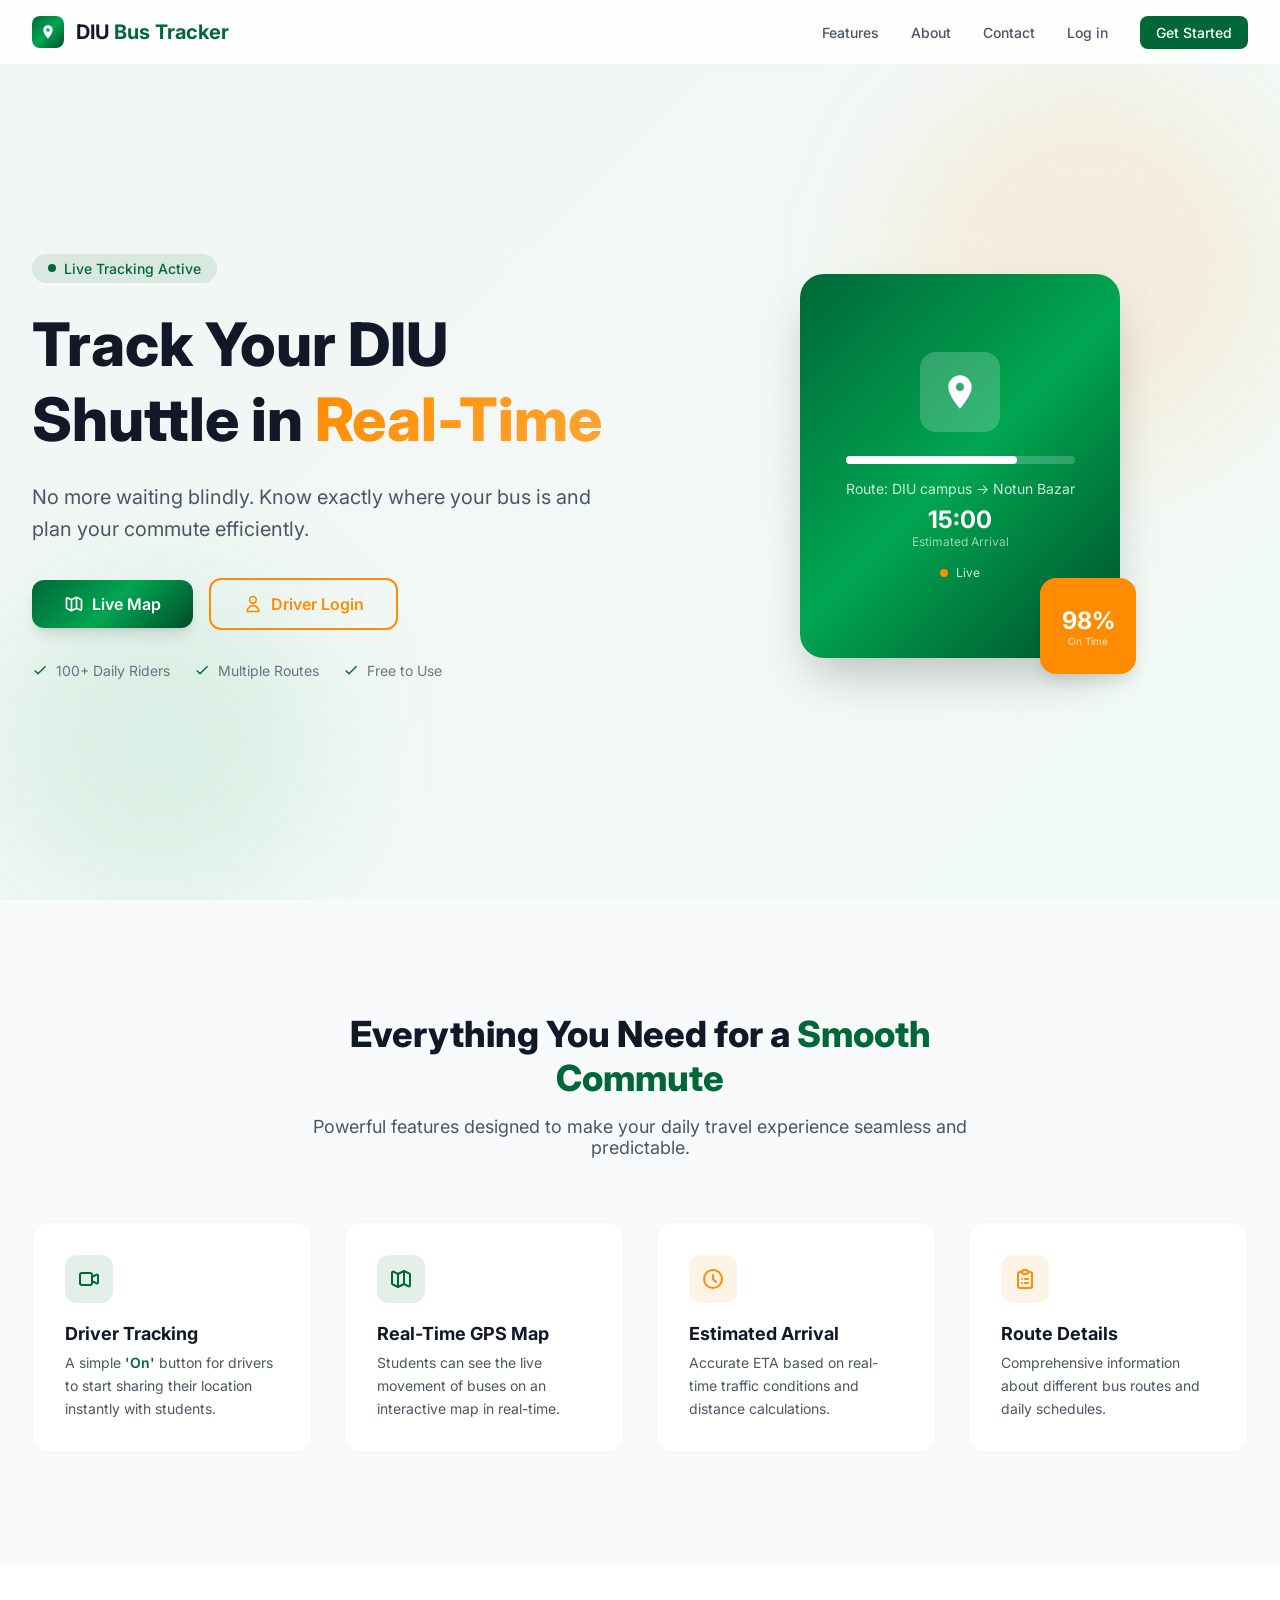
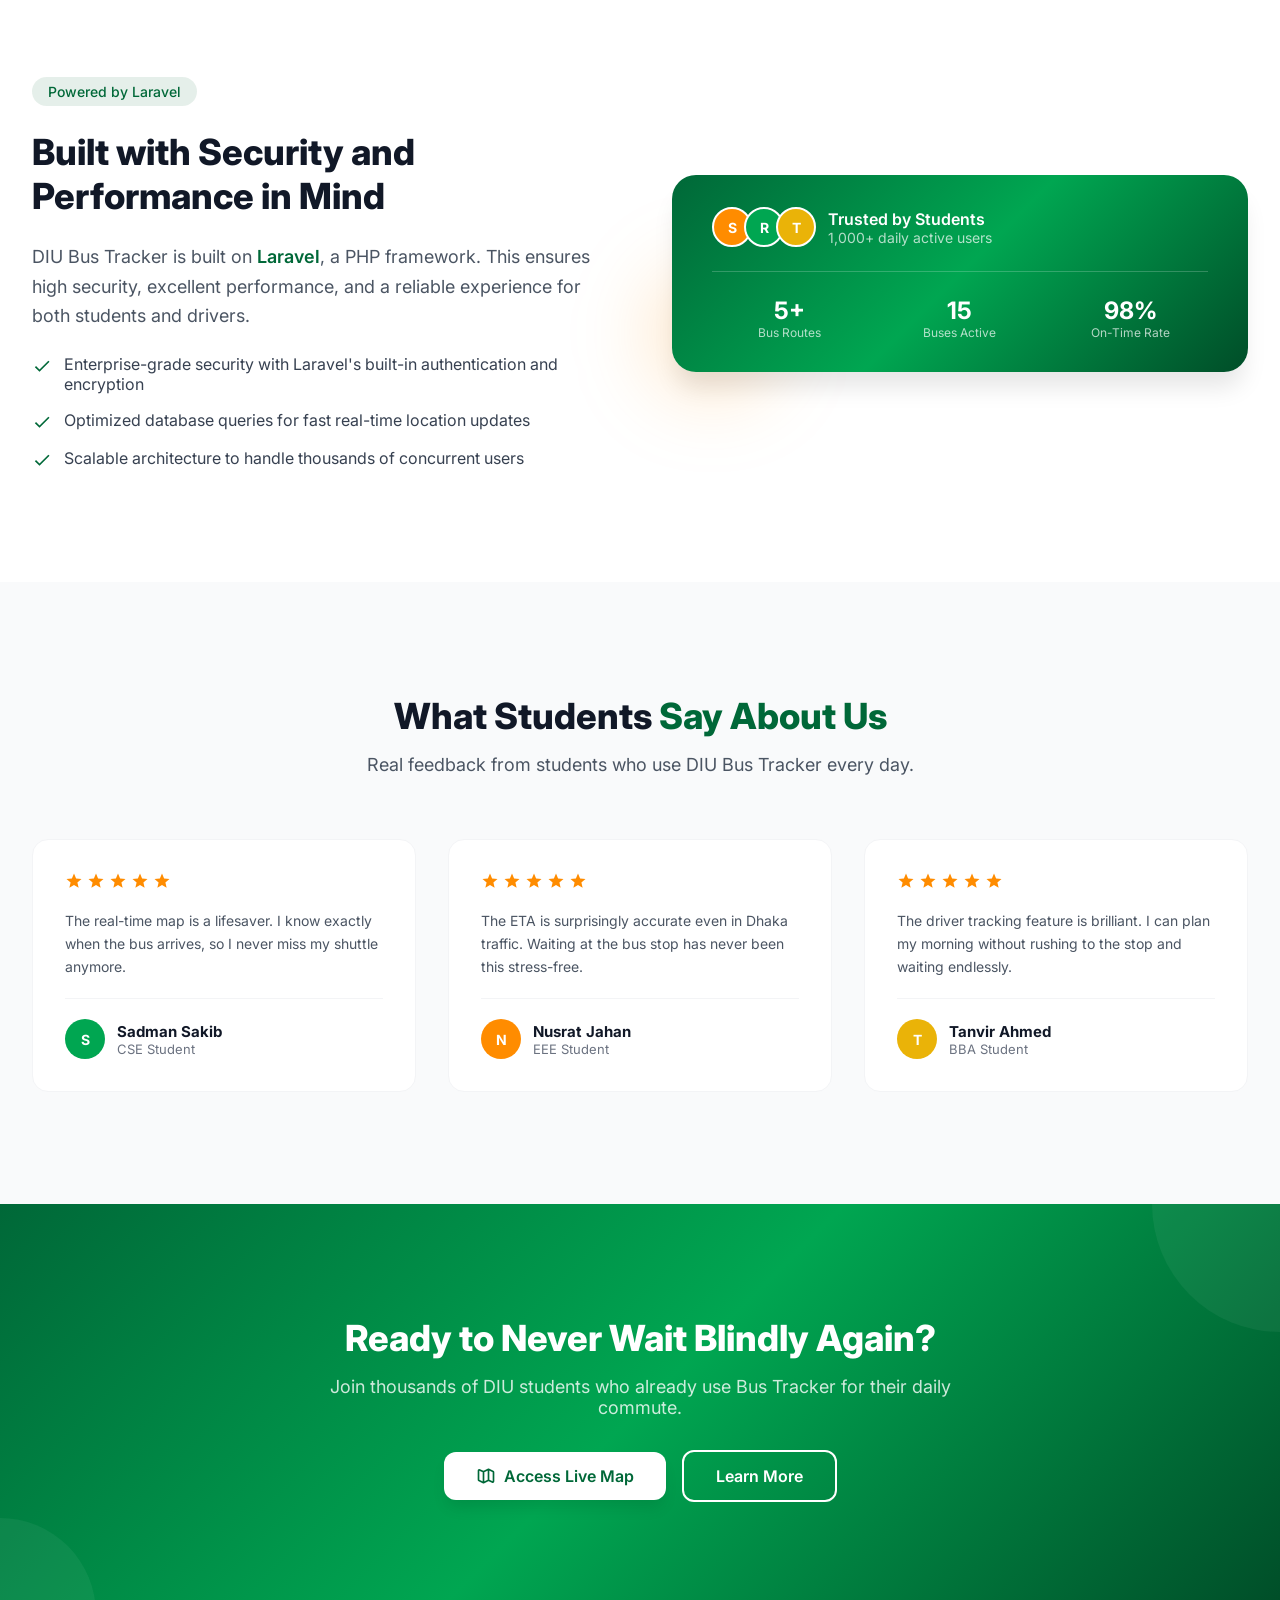
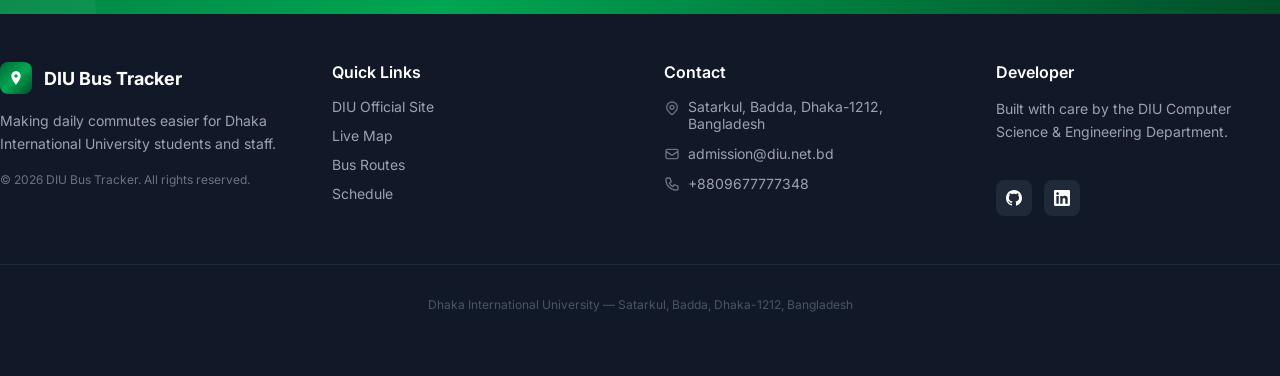
==== index.html @ f214d27f "Project Init" ====
<!DOCTYPE html>
<html lang="en">
<head>
    <meta charset="utf-8">
    <meta name="viewport" content="width=device-width, initial-scale=1">
    <meta name="description" content="DIU Bus Tracker - Track your Dhaka International University shuttle in real-time. Know exactly where your bus is and plan your commute efficiently.">
    <title>DIU Bus Tracker - Real-Time Bus Tracking</title>

    <link rel="preconnect" href="https://fonts.googleapis.com">
    <link rel="preconnect" href="https://fonts.gstatic.com" crossorigin>
    <link href="https://fonts.googleapis.com/css2?family=Inter:wght@400;500;600;700;800&display=swap" rel="stylesheet">

    <link rel="stylesheet" href="style.css">
</head>
<body>

<nav class="navbar" id="navbar">
    <div class="container">
        <div class="nav-inner">
            <div class="nav-left">
                <div class="logo-box gradient-bg">
                    <svg viewBox="0 0 24 24">
                        <path d="M12 2C8.13 2 5 5.13 5 9c0 5.25 7 13 7 13s7-7.75 7-13c0-3.87-3.13-7-7-7zm0 9.5c-1.38 0-2.5-1.12-2.5-2.5s1.12-2.5 2.5-2.5 2.5 1.12 2.5 2.5-1.12 2.5-2.5 2.5z"/>
                    </svg>
                </div>
                <a href="index.html" class="brand">DIU <span>Bus Tracker</span></a>
            </div>

            <div class="nav-links">
                <a href="#features">Features</a>
                <a href="#about">About</a>
                <a href="#contact">Contact</a>
                <a href="login.html" class="btn-login">Log in</a>
                <a href="register.html" class="btn-get-started">Get Started</a>
            </div>

            <button class="menu-btn" id="menu-btn" aria-label="Toggle navigation menu">
                <svg fill="none" stroke="currentColor" viewBox="0 0 24 24">
                    <path stroke-linecap="round" stroke-linejoin="round" stroke-width="2" d="M4 6h16M4 12h16M4 18h16"/>
                </svg>
            </button>
        </div>

        <div class="mobile-menu" id="mobile-menu">
            <a href="#features" data-menu-link>Features</a>
            <a href="#about" data-menu-link>About</a>
            <a href="#contact" data-menu-link>Contact</a>
            <a href="login.html">Log in</a>
            <a href="register.html" class="btn-get-started">Get Started</a>
        </div>
    </div>
</nav>

<section class="hero">
    <div class="hero-bg-overlay gradient-bg-hero"></div>
    <div class="hero-blob-orange"></div>
    <div class="hero-blob-green"></div>

    <div class="container hero-content">
        <div class="hero-grid">
            <div class="hero-left">
                <div class="badge">
                    <span class="badge-dot"></span>
                    Live Tracking Active
                </div>

                <h1 class="hero-title">
                    Track Your DIU Shuttle in
                    <span class="text-gradient">Real-Time</span>
                </h1>

                <p class="hero-subtitle">
                    No more waiting blindly. Know exactly where your bus is and plan your commute efficiently.
                </p>

                <div class="hero-actions">
                    <a href="login.html" class="btn btn-primary">
                        <svg fill="none" stroke="currentColor" viewBox="0 0 24 24">
                            <path stroke-linecap="round" stroke-linejoin="round" stroke-width="2" d="M9 20l-5.447-2.724A1 1 0 013 16.382V5.618a1 1 0 011.447-.894L9 7m0 13l6-3m-6 3V7m6 10l4.553 2.276A1 1 0 0021 18.382V7.618a1 1 0 00-.553-.894L15 4m0 13V4m0 0L9 7"/>
                        </svg>
                        Live Map
                    </a>
                    <a href="login.html" class="btn btn-outline">
                        <svg fill="none" stroke="currentColor" viewBox="0 0 24 24">
                            <path stroke-linecap="round" stroke-linejoin="round" stroke-width="2" d="M16 7a4 4 0 11-8 0 4 4 0 018 0zM12 14a7 7 0 00-7 7h14a7 7 0 00-7-7z"/>
                        </svg>
                        Driver Login
                    </a>
                </div>

                <div class="hero-stats">
                    <div class="hero-stat">
                        <svg viewBox="0 0 24 24"><path d="M9 16.17L4.83 12l-1.42 1.41L9 19 21 7l-1.41-1.41z"/></svg>
                        100+ Daily Riders
                    </div>
                    <div class="hero-stat">
                        <svg viewBox="0 0 24 24"><path d="M9 16.17L4.83 12l-1.42 1.41L9 19 21 7l-1.41-1.41z"/></svg>
                        Multiple Routes
                    </div>
                    <div class="hero-stat">
                        <svg viewBox="0 0 24 24"><path d="M9 16.17L4.83 12l-1.42 1.41L9 19 21 7l-1.41-1.41z"/></svg>
                        Free to Use
                    </div>
                </div>
            </div>

            <div class="hero-right">
                <div class="mockup-card gradient-bg">
                    <div class="mockup-inner">
                        <div class="mockup-icon">
                            <svg viewBox="0 0 24 24">
                                <path d="M12 2C8.13 2 5 5.13 5 9c0 5.25 7 13 7 13s7-7.75 7-13c0-3.87-3.13-7-7-7zm0 9.5c-1.38 0-2.5-1.12-2.5-2.5s1.12-2.5 2.5-2.5 2.5 1.12 2.5 2.5-1.12 2.5-2.5 2.5z"/>
                            </svg>
                        </div>
                        <div class="progress-track">
                            <div class="progress-bar"></div>
                        </div>
                        <p class="mockup-route">Route: DIU campus &rarr; Notun Bazar</p>
                        <p class="mockup-time">15:00</p>
                        <p class="mockup-label">Estimated Arrival</p>
                        <div class="mockup-live">
                            <span class="mockup-live-dot"></span>
                            <span>Live</span>
                        </div>
                    </div>
                    <div class="on-time-badge">
                        <div class="text-center">
                            <p class="value">98%</p>
                            <p class="label">On Time</p>
                        </div>
                    </div>
                </div>
            </div>
        </div>
    </div>
</section>

<section id="features" class="section section-gray">
    <div class="container">
        <div class="section-heading">
            <h2 class="section-title">
                Everything You Need for a
                <span class="green">Smooth Commute</span>
            </h2>
            <p class="section-subtitle">Powerful features designed to make your daily travel experience seamless and predictable.</p>
        </div>

        <div class="features-grid">
            <div class="feature-card">
                <div class="feature-icon green">
                    <svg viewBox="0 0 24 24" stroke-linecap="round" stroke-linejoin="round">
                        <path d="M15 10l4.553-2.276A1 1 0 0121 8.618v6.764a1 1 0 01-1.447.894L15 14M5 18h8a2 2 0 002-2V8a2 2 0 00-2-2H5a2 2 0 00-2 2v8a2 2 0 002 2z"/>
                    </svg>
                </div>
                <h3 class="feature-title">Driver Tracking</h3>
                <p class="feature-text">A simple <span class="green">'On'</span> button for drivers to start sharing their location instantly with students.</p>
            </div>

            <div class="feature-card">
                <div class="feature-icon green">
                    <svg viewBox="0 0 24 24" stroke-linecap="round" stroke-linejoin="round">
                        <path d="M9 20l-5.447-2.724A1 1 0 013 16.382V5.618a1 1 0 011.447-.894L9 7m0 13l6-3m-6 3V7m6 10l4.553 2.276A1 1 0 0021 18.382V7.618a1 1 0 00-.553-.894L15 4m0 13V4m0 0L9 7"/>
                    </svg>
                </div>
                <h3 class="feature-title">Real-Time GPS Map</h3>
                <p class="feature-text">Students can see the live movement of buses on an interactive map in real-time.</p>
            </div>

            <div class="feature-card">
                <div class="feature-icon orange">
                    <svg viewBox="0 0 24 24" stroke-linecap="round" stroke-linejoin="round">
                        <path d="M12 8v4l3 3m6-3a9 9 0 11-18 0 9 9 0 0118 0z"/>
                    </svg>
                </div>
                <h3 class="feature-title">Estimated Arrival</h3>
                <p class="feature-text">Accurate ETA based on real-time traffic conditions and distance calculations.</p>
            </div>

            <div class="feature-card">
                <div class="feature-icon orange">
                    <svg viewBox="0 0 24 24" stroke-linecap="round" stroke-linejoin="round">
                        <path d="M9 5H7a2 2 0 00-2 2v12a2 2 0 002 2h10a2 2 0 002-2V7a2 2 0 00-2-2h-2M9 5a2 2 0 002 2h2a2 2 0 002-2M9 5a2 2 0 012-2h2a2 2 0 012 2m-3 7h3m-3 4h3m-6-4h.01M9 16h.01"/>
                    </svg>
                </div>
                <h3 class="feature-title">Route Details</h3>
                <p class="feature-text">Comprehensive information about different bus routes and daily schedules.</p>
            </div>
        </div>
    </div>
</section>

<section id="about" class="section">
    <div class="container">
        <div class="about-grid">
            <div>
                <div class="badge">
                    Powered by Laravel
                </div>
                <h2 class="section-title" style="margin-bottom: 1.5rem;">
                    Built with Security and Performance in Mind
                </h2>
                <p class="section-subtitle" style="margin-bottom: 1.5rem; line-height: 1.625;">
                    DIU Bus Tracker is built on <span class="green" style="font-weight: 600; color: #006838;">Laravel</span>, a PHP framework.
                    This ensures high security, excellent performance, and a reliable experience for both students and drivers.
                </p>
                <ul class="about-list">
                    <li>
                        <svg viewBox="0 0 24 24"><path d="M9 16.17L4.83 12l-1.42 1.41L9 19 21 7l-1.41-1.41z"/></svg>
                        <span>Enterprise-grade security with Laravel's built-in authentication and encryption</span>
                    </li>
                    <li>
                        <svg viewBox="0 0 24 24"><path d="M9 16.17L4.83 12l-1.42 1.41L9 19 21 7l-1.41-1.41z"/></svg>
                        <span>Optimized database queries for fast real-time location updates</span>
                    </li>
                    <li>
                        <svg viewBox="0 0 24 24"><path d="M9 16.17L4.83 12l-1.42 1.41L9 19 21 7l-1.41-1.41z"/></svg>
                        <span>Scalable architecture to handle thousands of concurrent users</span>
                    </li>
                </ul>
            </div>

            <div class="about-card-wrap" style="position: relative;">
                <div class="about-card gradient-bg">
                    <div class="about-card-head">
                        <div class="avatar-stack">
                            <div class="avatar-orange">S</div>
                            <div class="avatar-green">R</div>
                            <div class="avatar-yellow">T</div>
                        </div>
                        <div>
                            <p class="about-card-title">Trusted by Students</p>
                            <p class="about-card-subtitle">1,000+ daily active users</p>
                        </div>
                    </div>
                    <div class="about-card-divider">
                        <div class="stats-grid">
                            <div>
                                <p class="stat-value">5+</p>
                                <p class="stat-label">Bus Routes</p>
                            </div>
                            <div>
                                <p class="stat-value">15</p>
                                <p class="stat-label">Buses Active</p>
                            </div>
                            <div>
                                <p class="stat-value">98%</p>
                                <p class="stat-label">On-Time Rate</p>
                            </div>
                        </div>
                    </div>
                    <div class="about-card-decor"></div>
                </div>
            </div>
        </div>
    </div>
</section>

<section id="reviews" class="section section-gray">
    <div class="container">
        <div class="section-heading">
            <h2 class="section-title">
                What Students <span class="green">Say About Us</span>
            </h2>
            <p class="section-subtitle">Real feedback from students who use DIU Bus Tracker every day.</p>
        </div>

        <div class="reviews-grid">
            <div class="review-card">
                <div class="review-stars">
                    <svg viewBox="0 0 24 24"><path d="M12 17.27L18.18 21l-1.64-7.03L22 9.24l-7.19-.61L12 2 9.19 8.63 2 9.24l5.46 4.73L5.82 21z"/></svg>
                    <svg viewBox="0 0 24 24"><path d="M12 17.27L18.18 21l-1.64-7.03L22 9.24l-7.19-.61L12 2 9.19 8.63 2 9.24l5.46 4.73L5.82 21z"/></svg>
                    <svg viewBox="0 0 24 24"><path d="M12 17.27L18.18 21l-1.64-7.03L22 9.24l-7.19-.61L12 2 9.19 8.63 2 9.24l5.46 4.73L5.82 21z"/></svg>
                    <svg viewBox="0 0 24 24"><path d="M12 17.27L18.18 21l-1.64-7.03L22 9.24l-7.19-.61L12 2 9.19 8.63 2 9.24l5.46 4.73L5.82 21z"/></svg>
                    <svg viewBox="0 0 24 24"><path d="M12 17.27L18.18 21l-1.64-7.03L22 9.24l-7.19-.61L12 2 9.19 8.63 2 9.24l5.46 4.73L5.82 21z"/></svg>
                </div>
                <p class="review-text">The real-time map is a lifesaver. I know exactly when the bus arrives, so I never miss my shuttle anymore.</p>
                <div class="review-author">
                    <div class="review-avatar avatar-green">S</div>
                    <div>
                        <p class="review-author-name">Sadman Sakib</p>
                        <p class="review-author-role">CSE Student</p>
                    </div>
                </div>
            </div>

            <div class="review-card">
                <div class="review-stars">
                    <svg viewBox="0 0 24 24"><path d="M12 17.27L18.18 21l-1.64-7.03L22 9.24l-7.19-.61L12 2 9.19 8.63 2 9.24l5.46 4.73L5.82 21z"/></svg>
                    <svg viewBox="0 0 24 24"><path d="M12 17.27L18.18 21l-1.64-7.03L22 9.24l-7.19-.61L12 2 9.19 8.63 2 9.24l5.46 4.73L5.82 21z"/></svg>
                    <svg viewBox="0 0 24 24"><path d="M12 17.27L18.18 21l-1.64-7.03L22 9.24l-7.19-.61L12 2 9.19 8.63 2 9.24l5.46 4.73L5.82 21z"/></svg>
                    <svg viewBox="0 0 24 24"><path d="M12 17.27L18.18 21l-1.64-7.03L22 9.24l-7.19-.61L12 2 9.19 8.63 2 9.24l5.46 4.73L5.82 21z"/></svg>
                    <svg viewBox="0 0 24 24"><path d="M12 17.27L18.18 21l-1.64-7.03L22 9.24l-7.19-.61L12 2 9.19 8.63 2 9.24l5.46 4.73L5.82 21z"/></svg>
                </div>
                <p class="review-text">The ETA is surprisingly accurate even in Dhaka traffic. Waiting at the bus stop has never been this stress-free.</p>
                <div class="review-author">
                    <div class="review-avatar avatar-orange">N</div>
                    <div>
                        <p class="review-author-name">Nusrat Jahan</p>
                        <p class="review-author-role">EEE Student</p>
                    </div>
                </div>
            </div>

            <div class="review-card">
                <div class="review-stars">
                    <svg viewBox="0 0 24 24"><path d="M12 17.27L18.18 21l-1.64-7.03L22 9.24l-7.19-.61L12 2 9.19 8.63 2 9.24l5.46 4.73L5.82 21z"/></svg>
                    <svg viewBox="0 0 24 24"><path d="M12 17.27L18.18 21l-1.64-7.03L22 9.24l-7.19-.61L12 2 9.19 8.63 2 9.24l5.46 4.73L5.82 21z"/></svg>
                    <svg viewBox="0 0 24 24"><path d="M12 17.27L18.18 21l-1.64-7.03L22 9.24l-7.19-.61L12 2 9.19 8.63 2 9.24l5.46 4.73L5.82 21z"/></svg>
                    <svg viewBox="0 0 24 24"><path d="M12 17.27L18.18 21l-1.64-7.03L22 9.24l-7.19-.61L12 2 9.19 8.63 2 9.24l5.46 4.73L5.82 21z"/></svg>
                    <svg viewBox="0 0 24 24"><path d="M12 17.27L18.18 21l-1.64-7.03L22 9.24l-7.19-.61L12 2 9.19 8.63 2 9.24l5.46 4.73L5.82 21z"/></svg>
                </div>
                <p class="review-text">The driver tracking feature is brilliant. I can plan my morning without rushing to the stop and waiting endlessly.</p>
                <div class="review-author">
                    <div class="review-avatar avatar-yellow">T</div>
                    <div>
                        <p class="review-author-name">Tanvir Ahmed</p>
                        <p class="review-author-role">BBA Student</p>
                    </div>
                </div>
            </div>
        </div>
    </div>
</section>

<section class="cta gradient-bg">
    <div class="cta-blob-top"></div>
    <div class="cta-blob-bottom"></div>

    <div class="cta-inner">
        <h2 class="cta-title">
            Ready to Never Wait Blindly Again?
        </h2>
        <p class="cta-subtitle">
            Join thousands of DIU students who already use Bus Tracker for their daily commute.
        </p>
        <div class="cta-actions">
            <a href="login.html" class="btn btn-white">
                <svg fill="none" stroke="currentColor" viewBox="0 0 24 24">
                    <path stroke-linecap="round" stroke-linejoin="round" stroke-width="2" d="M9 20l-5.447-2.724A1 1 0 013 16.382V5.618a1 1 0 011.447-.894L9 7m0 13l6-3m-6 3V7m6 10l4.553 2.276A1 1 0 0021 18.382V7.618a1 1 0 00-.553-.894L15 4m0 13V4m0 0L9 7"/>
                </svg>
                Access Live Map
            </a>
            <a href="#" class="btn btn-outline-white">
                Learn More
            </a>
        </div>
    </div>
</section>

<footer id="contact" class="footer">
    <div class="container footer-top">
        <div class="footer-grid">
            <div>
                <div class="footer-brand">
                    <div class="logo-box gradient-bg">
                        <svg viewBox="0 0 24 24">
                            <path d="M12 2C8.13 2 5 5.13 5 9c0 5.25 7 13 7 13s7-7.75 7-13c0-3.87-3.13-7-7-7zm0 9.5c-1.38 0-2.5-1.12-2.5-2.5s1.12-2.5 2.5-2.5 2.5 1.12 2.5 2.5-1.12 2.5-2.5 2.5z"/>
                        </svg>
                    </div>
                    <a href="index.html">DIU Bus Tracker</a>
                </div>
                <p class="footer-desc">Making daily commutes easier for Dhaka International University students and staff.</p>
                <p class="footer-copy">&copy; <span id="year"></span> DIU Bus Tracker. All rights reserved.</p>
            </div>

            <div class="footer-col">
                <h4>Quick Links</h4>
                <ul>
                    <li><a href="https://diu.net.bd" target="_blank">DIU Official Site</a></li>
                    <li><a href="login.html">Live Map</a></li>
                    <li><a href="#">Bus Routes</a></li>
                    <li><a href="#">Schedule</a></li>
                </ul>
            </div>

            <div class="footer-col">
                <h4>Contact</h4>
                <ul class="footer-contact">
                    <li>
                        <svg fill="none" stroke="currentColor" viewBox="0 0 24 24" stroke-linecap="round" stroke-linejoin="round">
                            <path d="M17.657 16.657L13.414 20.9a1.998 1.998 0 01-2.827 0l-4.244-4.243a8 8 0 1111.314 0z"/><path d="M15 11a3 3 0 11-6 0 3 3 0 016 0z"/>
                        </svg>
                        <span>Satarkul, Badda, Dhaka-1212, Bangladesh</span>
                    </li>
                    <li class="center">
                        <svg fill="none" stroke="currentColor" viewBox="0 0 24 24" stroke-linecap="round" stroke-linejoin="round">
                            <path d="M3 8l7.89 5.26a2 2 0 002.22 0L21 8M5 19h14a2 2 0 002-2V7a2 2 0 00-2-2H5a2 2 0 00-2 2v10a2 2 0 002 2z"/>
                        </svg>
                        <span>admission@diu.net.bd</span>
                    </li>
                    <li class="center">
                        <svg fill="none" stroke="currentColor" viewBox="0 0 24 24" stroke-linecap="round" stroke-linejoin="round">
                            <path d="M3 5a2 2 0 012-2h3.28a1 1 0 01.948.684l1.498 4.493a1 1 0 01-.502 1.21l-2.257 1.13a11.042 11.042 0 005.516 5.516l1.13-2.257a1 1 0 011.21-.502l4.493 1.498a1 1 0 01.684.949V19a2 2 0 01-2 2h-1C9.716 21 3 14.284 3 6V5z"/>
                        </svg>
                        <span>+8809677777348</span>
                    </li>
                </ul>
            </div>

            <div class="footer-col">
                <h4>Developer</h4>
                <ul>
                    <li>
                        <p class="footer-desc">Built with care by the DIU Computer Science &amp; Engineering Department.</p>
                    </li>
                    <li>
                        <div class="social-row">
                            <a href="#" class="social-btn" aria-label="GitHub">
                                <svg viewBox="0 0 24 24"><path d="M12 0c-6.626 0-12 5.373-12 12 0 5.302 3.438 9.8 8.207 11.387.599.111.793-.261.793-.577v-2.234c-3.338.726-4.033-1.416-4.033-1.416-.546-1.387-1.333-1.756-1.333-1.756-1.089-.745.083-.729.083-.729 1.205.084 1.839 1.237 1.839 1.237 1.07 1.834 2.807 1.304 3.492.997.107-.775.418-1.305.762-1.604-2.665-.305-5.467-1.334-5.467-5.931 0-1.311.469-2.381 1.236-3.221-.124-.303-.535-1.524.117-3.176 0 0 1.008-.322 3.301 1.23.957-.266 1.983-.399 3.003-.404 1.02.005 2.047.138 3.006.404 2.291-1.552 3.297-1.23 3.297-1.23.653 1.653.242 2.874.118 3.176.77.84 1.235 1.911 1.235 3.221 0 4.609-2.807 5.624-5.479 5.921.43.372.823 1.102.823 2.222v3.293c0 .319.192.694.801.576 4.765-1.589 8.199-6.086 8.199-11.386 0-6.627-5.373-12-12-12z"/></svg>
                            </a>
                            <a href="#" class="social-btn" aria-label="LinkedIn">
                                <svg viewBox="0 0 24 24"><path d="M20.447 20.452h-3.554v-5.569c0-1.328-.027-3.037-1.852-3.037-1.853 0-2.136 1.445-2.136 2.939v5.667H9.351V9h3.414v1.561h.046c.477-.9 1.637-1.85 3.37-1.85 3.601 0 4.267 2.37 4.267 5.455v6.286zM5.337 7.433c-1.144 0-2.063-.926-2.063-2.065 0-1.138.92-2.063 2.063-2.063 1.14 0 2.064.925 2.064 2.063 0 1.139-.925 2.065-2.064 2.065zm1.782 13.019H3.555V9h3.564v11.452zM22.225 0H1.771C.792 0 0 .774 0 1.729v20.542C0 23.227.792 24 1.771 24h20.451C23.2 24 24 23.227 24 22.271V1.729C24 .774 23.2 0 22.222 0h.003z"/></svg>
                            </a>
                        </div>
                    </li>
                </ul>
            </div>
        </div>

        <div class="footer-bottom">
            <p>Dhaka International University &mdash; Satarkul, Badda, Dhaka-1212, Bangladesh</p>
        </div>
    </div>
</footer>

<script src="script.js"></script>

</body>
</html>
---- style.css ----
/* ==========================================================================
   DIU Bus Tracker - Global Stylesheet
   Styles for index.html (landing page), login.html and register.html (auth pages)
   ========================================================================== */

/* 1. Colors
   Hex colors are written directly in every rule (no variables) for beginners.
   Main colors used: green #006838 / #00A651, orange #FF8C00, gray #F9FAFB - #111827 */

/* 2. Base & Reset */
* {
    margin: 0;
    padding: 0;
    box-sizing: border-box;
}

html {
    scroll-behavior: smooth;
}

body {
    font-family: 'Inter', system-ui, -apple-system, sans-serif;
    -webkit-font-smoothing: antialiased;
    background-color: #FFFFFF;
    color: #111827;
}

/* 3. Shared Utilities */
.gradient-bg {
    background: linear-gradient(135deg, #006838 0%, #00A651 50%, #004D28 100%);
}

.gradient-bg-hero {
    background: linear-gradient(135deg, #004D28 0%, #006838 40%, #00A651 100%);
}

.text-gradient {
    background: linear-gradient(135deg, #FF8C00, #FFA533);
    -webkit-background-clip: text;
    -webkit-text-fill-color: transparent;
    background-clip: text;
}

.gradient-text {
    background: linear-gradient(135deg, #006838, #00A651);
    -webkit-background-clip: text;
    background-clip: text;
    color: transparent;
}

.text-center {
    text-align: center;
}

.container {
    max-width: 80rem;
    margin: 0 auto;
    padding: 0 1rem;
}

@media (min-width: 640px) {
    .container { padding: 0 1.5rem; }
}

@media (min-width: 1024px) {
    .container { padding: 0 2rem; }
}

/* ==========================================================================
   4. Landing Page (index.html)
   ========================================================================== */

/* 4.1 Navbar
   Fixed top navigation bar with blur effect and links */
.navbar {
    position: fixed;
    top: 0;
    left: 0;
    right: 0;
    z-index: 50;
    background: rgba(255, 255, 255, 0.8);
    -webkit-backdrop-filter: blur(12px);
    backdrop-filter: blur(12px);
    border-bottom: 1px solid #F3F4F6;
    transition: box-shadow 0.3s ease;
}

/* Navbar shadow appears after the user scrolls down */
.navbar.scrolled {
    box-shadow: 0 4px 20px rgba(0, 0, 0, 0.06);
}

.nav-inner {
    display: flex;
    align-items: center;
    justify-content: space-between;
    height: 4rem;
}

.nav-left {
    display: flex;
    align-items: center;
    gap: 0.75rem;
}

/* Logo icon box */
.logo-box {
    width: 2rem;
    height: 2rem;
    border-radius: 0.5rem;
    display: flex;
    align-items: center;
    justify-content: center;
}

.logo-box svg {
    width: 1rem;
    height: 1rem;
    fill: #FFFFFF;
}

/* Brand name */
.brand {
    font-size: 1.25rem;
    font-weight: 700;
    color: #111827;
    text-decoration: none;
}

.brand span {
    color: #006838;
}

/* Desktop navigation links */
.nav-links {
    display: none;
    align-items: center;
    gap: 2rem;
}

.nav-links a {
    font-size: 0.875rem;
    font-weight: 500;
    color: #4B5563;
    text-decoration: none;
    transition: color 0.15s ease;
}

.nav-links a:hover {
    color: #006838;
}

/* "Log in" link */
.btn-login {
    color: #4B5563;
}

.btn-login:hover {
    color: #006838;
}

/* "Get Started" CTA button */
.btn-get-started {
    display: inline-flex;
    align-items: center;
    padding: 0.5rem 1rem;
    background: #006838;
    color: #FFFFFF;
    font-size: 0.875rem;
    font-weight: 500;
    border-radius: 0.5rem;
    text-decoration: none;
    transition: background 0.2s ease, transform 0.2s ease;
}

.nav-links a.btn-get-started,
.mobile-menu a.btn-get-started {
    color: #FFFFFF;
}

.nav-links a.btn-get-started:hover,
.mobile-menu a.btn-get-started:hover {
    color: #FFFFFF;
}

.btn-get-started:hover {
    background: #004D28;
}

/* Hamburger menu button (mobile only) */
.menu-btn {
    display: block;
    padding: 0.5rem;
    border: none;
    background: transparent;
    border-radius: 0.5rem;
    color: #4B5563;
    cursor: pointer;
}

.menu-btn:hover {
    background: #F3F4F6;
}

.menu-btn svg {
    width: 1.5rem;
    height: 1.5rem;
}

/* Collapsible mobile navigation menu */
.mobile-menu {
    display: none;
    flex-direction: column;
    gap: 0.75rem;
    padding-bottom: 1rem;
    padding-top: 1rem;
    border-top: 1px solid #F3F4F6;
}

.mobile-menu.open {
    display: flex;
}

.mobile-menu a {
    font-size: 0.875rem;
    font-weight: 500;
    color: #4B5563;
    text-decoration: none;
}

.mobile-menu a:hover {
    color: #006838;
}

.mobile-menu .btn-get-started {
    justify-content: center;
    width: 100%;
}

@media (min-width: 768px) {
    .nav-links { display: flex; }
    .menu-btn { display: none; }
    .mobile-menu { display: none !important; }
}

/* 4.2 Hero Section
   Full-screen intro with live tracking badge, CTA buttons and mockup card */
.hero {
    position: relative;
    min-height: 100vh;
    display: flex;
    align-items: center;
    overflow: hidden;
}

/* Subtle green background overlay on the hero */
.hero-bg-overlay {
    position: absolute;
    top: 0;
    right: 0;
    bottom: 0;
    left: 0;
    opacity: 0.05;
    background: linear-gradient(135deg, #004D28 0%, #006838 40%, #00A651 100%);
}

/* Decorative blurred blobs in the hero background */
.hero-blob-orange {
    position: absolute;
    top: 5rem;
    right: 0;
    width: 24rem;
    height: 24rem;
    background: rgba(255, 140, 0, 0.1);
    border-radius: 9999px;
    filter: blur(64px);
}

.hero-blob-green {
    position: absolute;
    bottom: 0;
    left: 0;
    width: 20rem;
    height: 20rem;
    background: rgba(0, 166, 81, 0.1);
    border-radius: 9999px;
    filter: blur(64px);
}

.hero-content {
    position: relative;
    padding-top: 6rem;
    padding-bottom: 4rem;
}

@media (min-width: 768px) {
    .hero-content {
        padding-top: 8rem;
        padding-bottom: 6rem;
    }
}

/* Two-column hero layout (text left, mockup right) */
.hero-grid {
    display: grid;
    grid-template-columns: 1fr;
    gap: 3rem;
    align-items: center;
}

@media (min-width: 1024px) {
    .hero-grid {
        grid-template-columns: 1fr 1fr;
        gap: 4rem;
    }
}

.hero-left {
    text-align: center;
}

@media (min-width: 1024px) {
    .hero-left { text-align: left; }
}

/* Pulsing "Live Tracking Active" badge */
.badge {
    display: inline-flex;
    align-items: center;
    gap: 0.5rem;
    padding: 0.375rem 1rem;
    background: rgba(0, 104, 56, 0.1);
    border-radius: 9999px;
    color: #006838;
    font-size: 0.875rem;
    font-weight: 500;
    margin-bottom: 1.5rem;
}

.badge-dot {
    width: 0.5rem;
    height: 0.5rem;
    background: #006838;
    border-radius: 9999px;
    animation: pulse 2s cubic-bezier(0.4, 0, 0.6, 1) infinite;
}

@keyframes pulse {
    0%, 100% { opacity: 1; }
    50% { opacity: 0.4; }
}

.hero-title {
    font-size: 2.25rem;
    font-weight: 800;
    line-height: 1.25;
    margin-bottom: 1.5rem;
}

@media (min-width: 640px) {
    .hero-title { font-size: 3rem; }
}

@media (min-width: 1024px) {
    .hero-title { font-size: 3.75rem; }
}

.hero-subtitle {
    font-size: 1.125rem;
    color: #4B5563;
    line-height: 1.625;
    max-width: 36rem;
    margin: 0 auto 2rem;
}

@media (min-width: 640px) {
    .hero-subtitle { font-size: 1.25rem; }
}

@media (min-width: 1024px) {
    .hero-subtitle { margin-left: 0; }
}

/* Hero call-to-action buttons */
.hero-actions {
    display: flex;
    flex-direction: column;
    align-items: center;
    gap: 1rem;
}

@media (min-width: 640px) {
    .hero-actions {
        flex-direction: row;
        justify-content: center;
    }
}

@media (min-width: 1024px) {
    .hero-actions { justify-content: flex-start; }
}

/* Base button style */
.btn {
    display: inline-flex;
    align-items: center;
    justify-content: center;
    width: 100%;
    padding: 0.875rem 2rem;
    font-size: 1rem;
    font-weight: 600;
    border-radius: 0.75rem;
    text-decoration: none;
    transition: transform 0.2s ease, box-shadow 0.2s ease, background 0.2s ease;
}

@media (min-width: 640px) {
    .btn { width: auto; }
}

.btn svg {
    width: 1.25rem;
    height: 1.25rem;
    margin-right: 0.5rem;
}

/* Primary green gradient button ("Live Map") */
.btn-primary {
    background: linear-gradient(135deg, #006838 0%, #00A651 50%, #004D28 100%);
    color: #FFFFFF;
    box-shadow: 0 10px 15px -3px rgba(0, 0, 0, 0.1), 0 4px 6px -4px rgba(0, 0, 0, 0.1);
}

.btn-primary:hover {
    transform: translateY(-2px);
    box-shadow: 0 8px 25px -5px rgba(0, 166, 81, 0.4);
}

/* Orange outline button ("Driver Login") */
.btn-outline {
    border: 2px solid #FF8C00;
    color: #FF8C00;
}

.btn-outline:hover {
    background: #FF8C00;
    color: #FFFFFF;
    transform: translateY(-2px);
}

/* Small trust stats under the hero buttons */
.hero-stats {
    display: flex;
    align-items: center;
    gap: 1.5rem;
    margin-top: 2rem;
    justify-content: center;
    font-size: 0.875rem;
    color: #6B7280;
}

@media (min-width: 1024px) {
    .hero-stats { justify-content: flex-start; }
}

.hero-stat {
    display: flex;
    align-items: center;
    gap: 0.5rem;
}

.hero-stat svg {
    width: 1rem;
    height: 1rem;
    fill: #006838;
}

/* Right column mockup (hidden until large screens) */
.hero-right {
    display: none;
    justify-content: center;
}

@media (min-width: 1024px) {
    .hero-right { display: flex; }
}

/* Mockup app card showing the bus tracker preview */
.mockup-card {
    width: 20rem;
    height: 24rem;
    border-radius: 1.5rem;
    display: flex;
    align-items: center;
    justify-content: center;
    box-shadow: 0 25px 50px -12px rgba(0, 0, 0, 0.25);
    position: relative;
}

.mockup-inner {
    text-align: center;
    color: #FFFFFF;
    padding: 2rem;
}

/* Bus icon in the mockup */
.mockup-icon {
    width: 5rem;
    height: 5rem;
    background: rgba(255, 255, 255, 0.2);
    border-radius: 1rem;
    display: flex;
    align-items: center;
    justify-content: center;
    margin: 0 auto 1.5rem;
}

.mockup-icon svg {
    width: 2.5rem;
    height: 2.5rem;
    fill: #FFFFFF;
}

/* Progress bar showing the route progress */
.progress-track {
    width: 100%;
    background: rgba(255, 255, 255, 0.2);
    border-radius: 9999px;
    height: 0.5rem;
    margin-bottom: 1rem;
}

.progress-bar {
    background: #FFFFFF;
    border-radius: 9999px;
    height: 0.5rem;
    width: 75%;
}

.mockup-route {
    color: rgba(255, 255, 255, 0.8);
    font-size: 0.875rem;
}

.mockup-time {
    font-size: 1.5rem;
    font-weight: 700;
    margin-top: 0.5rem;
}

.mockup-label {
    color: rgba(255, 255, 255, 0.6);
    font-size: 0.75rem;
}

/* "Live" indicator in the mockup */
.mockup-live {
    display: flex;
    align-items: center;
    justify-content: center;
    gap: 0.5rem;
    margin-top: 1rem;
}

.mockup-live-dot {
    width: 0.5rem;
    height: 0.5rem;
    background: #FF8C00;
    border-radius: 9999px;
    animation: pulse 2s cubic-bezier(0.4, 0, 0.6, 1) infinite;
}

.mockup-live span {
    color: rgba(255, 255, 255, 0.8);
    font-size: 0.75rem;
}

/* "98% On Time" corner badge on the mockup */
.on-time-badge {
    position: absolute;
    bottom: -1rem;
    right: -1rem;
    width: 6rem;
    height: 6rem;
    background: #FF8C00;
    border-radius: 1rem;
    display: flex;
    align-items: center;
    justify-content: center;
    box-shadow: 0 10px 15px -3px rgba(0, 0, 0, 0.1);
}

.on-time-badge .value {
    font-size: 1.5rem;
    font-weight: 700;
    color: #FFFFFF;
}

.on-time-badge .label {
    font-size: 0.625rem;
    opacity: 0.8;
    color: #FFFFFF;
}

/* 4.3 General Sections
   Shared layout for content sections (features, about, reviews) */
.section {
    padding: 5rem 0;
}

@media (min-width: 640px) {
    .section { padding: 7rem 0; }
}

/* Alternate gray background for alternating sections */
.section-gray {
    background: #F9FAFB;
}

/* Centered section heading block */
.section-heading {
    text-align: center;
    max-width: 42rem;
    margin: 0 auto 4rem;
}

.section-title {
    font-size: 1.875rem;
    font-weight: 800;
    margin-bottom: 1rem;
}

@media (min-width: 640px) {
    .section-title { font-size: 2.25rem; }
}

.section-title .green {
    color: #006838;
}

.section-subtitle {
    font-size: 1.125rem;
    color: #4B5563;
}

/* 4.4 Features Section
   Responsive grid of feature cards */
.features-grid {
    display: grid;
    grid-template-columns: 1fr;
    gap: 1.5rem;
}

@media (min-width: 640px) {
    .features-grid { grid-template-columns: repeat(2, 1fr); }
}

@media (min-width: 1024px) {
    .features-grid { grid-template-columns: repeat(4, 1fr); gap: 2rem; }
}

/* Individual feature card */
.feature-card {
    background: #FFFFFF;
    border-radius: 1rem;
    padding: 1.5rem;
    border: 1px solid #F3F4F6;
    transition: transform 0.3s ease, box-shadow 0.3s ease;
}

@media (min-width: 640px) {
    .feature-card { padding: 2rem; }
}

.feature-card:hover {
    transform: translateY(-4px);
    box-shadow: 0 20px 40px -12px rgba(0, 104, 56, 0.15);
}

/* Feature icon container */
.feature-icon {
    width: 3rem;
    height: 3rem;
    border-radius: 0.75rem;
    display: flex;
    align-items: center;
    justify-content: center;
    margin-bottom: 1.25rem;
}

/* Green icon variant (Driver Tracking, Real-Time GPS Map) */
.feature-icon.green {
    background: rgba(0, 104, 56, 0.1);
}

.feature-icon.green svg {
    stroke: #006838;
}

/* Orange icon variant (Estimated Arrival, Route Details) */
.feature-icon.orange {
    background: rgba(255, 140, 0, 0.1);
}

.feature-icon.orange svg {
    stroke: #FF8C00;
}

.feature-icon svg {
    width: 1.5rem;
    height: 1.5rem;
    fill: none;
    stroke-width: 2;
}

.feature-title {
    font-size: 1.125rem;
    font-weight: 700;
    margin-bottom: 0.5rem;
}

.feature-text {
    color: #4B5563;
    font-size: 0.875rem;
    line-height: 1.625;
}

.feature-text .green {
    font-weight: 600;
    color: #006838;
}

/* 4.5 About Section
   "Powered by Laravel" - two-column layout with info + stats card */
.about-grid {
    display: grid;
    grid-template-columns: 1fr;
    gap: 3rem;
    align-items: center;
}

@media (min-width: 1024px) {
    .about-grid {
        grid-template-columns: 1fr 1fr;
        gap: 4rem;
    }
}

/* Checkmarked security/performance list */
.about-list {
    list-style: none;
    display: flex;
    flex-direction: column;
    gap: 1rem;
}

.about-list li {
    display: flex;
    align-items: flex-start;
    gap: 0.75rem;
}

.about-list li svg {
    width: 1.25rem;
    height: 1.25rem;
    fill: #006838;
    margin-top: 0.125rem;
    flex-shrink: 0;
}

.about-list li span {
    color: #374151;
}

/* Stats card with avatar stack on the right */
.about-card {
    border-radius: 1.5rem;
    padding: 2rem 2.5rem;
    box-shadow: 0 20px 25px -5px rgba(0, 0, 0, 0.1);
    position: relative;
    color: #FFFFFF;
}

.about-card-head {
    display: flex;
    align-items: center;
    gap: 0.75rem;
    margin-bottom: 1.5rem;
}

/* Overlapping avatar letters (S, R, T) */
.avatar-stack {
    display: flex;
}

.avatar-stack > div {
    width: 2.5rem;
    height: 2.5rem;
    border-radius: 9999px;
    border: 2px solid #FFFFFF;
    display: flex;
    align-items: center;
    justify-content: center;
    font-size: 0.875rem;
    font-weight: 700;
    margin-left: -0.5rem;
}

.avatar-stack > div:first-child {
    margin-left: 0;
}

.avatar-orange { background: #FF8C00; }
.avatar-green { background: #00A651; }
.avatar-yellow { background: #EAB308; }

.about-card-title {
    font-weight: 600;
}

.about-card-subtitle {
    color: rgba(255, 255, 255, 0.7);
    font-size: 0.875rem;
}

.about-card-divider {
    border-top: 1px solid rgba(255, 255, 255, 0.2);
    padding-top: 1.5rem;
}

/* Row of three stats (bus routes, active buses, on-time rate) */
.stats-grid {
    display: grid;
    grid-template-columns: repeat(3, 1fr);
    gap: 1rem;
    text-align: center;
}

.stat-value {
    font-size: 1.5rem;
    font-weight: 700;
}

.stat-label {
    font-size: 0.75rem;
    color: rgba(255, 255, 255, 0.7);
}

/* Decorative glow behind the stats card */
.about-card-decor {
    position: absolute;
    bottom: -1.5rem;
    left: -1.5rem;
    width: 8rem;
    height: 8rem;
    background: rgba(255, 140, 0, 0.2);
    border-radius: 9999px;
    filter: blur(40px);
    z-index: -1;
}

/* 4.6 Reviews Section
   Student testimonials shown as a responsive card grid */
.reviews-grid {
    display: grid;
    grid-template-columns: 1fr;
    gap: 1.5rem;
}

@media (min-width: 640px) {
    .reviews-grid { grid-template-columns: repeat(2, 1fr); }
}

@media (min-width: 1024px) {
    .reviews-grid { grid-template-columns: repeat(3, 1fr); gap: 2rem; }
}

/* Individual student review card */
.review-card {
    background: #FFFFFF;
    border-radius: 1rem;
    padding: 1.5rem;
    border: 1px solid #F3F4F6;
    display: flex;
    flex-direction: column;
    gap: 1.25rem;
    transition: transform 0.3s ease, box-shadow 0.3s ease;
}

@media (min-width: 640px) {
    .review-card { padding: 2rem; }
}

.review-card:hover {
    transform: translateY(-4px);
    box-shadow: 0 20px 40px -12px rgba(0, 104, 56, 0.15);
}

/* 5-star rating row */
.review-stars {
    display: flex;
    gap: 0.25rem;
}

.review-stars svg {
    width: 1.125rem;
    height: 1.125rem;
    fill: #FF8C00;
}

.review-text {
    color: #4B5563;
    font-size: 0.875rem;
    line-height: 1.625;
    flex-grow: 1;
}

/* Reviewer identity (avatar + name + role) */
.review-author {
    display: flex;
    align-items: center;
    gap: 0.75rem;
    padding-top: 1.25rem;
    border-top: 1px solid #F3F4F6;
}

.review-avatar {
    width: 2.5rem;
    height: 2.5rem;
    border-radius: 9999px;
    display: flex;
    align-items: center;
    justify-content: center;
    font-size: 0.875rem;
    font-weight: 700;
    color: #FFFFFF;
    flex-shrink: 0;
}

.review-author-name {
    font-weight: 700;
    font-size: 0.9375rem;
}

.review-author-role {
    color: #6B7280;
    font-size: 0.8125rem;
}

/* 4.7 CTA Section
   Full-width gradient call-to-action band */
.cta {
    position: relative;
    overflow: hidden;
    padding: 5rem 0;
}

@media (min-width: 640px) {
    .cta { padding: 7rem 0; }
}

/* Decorative translucent circles in the CTA background */
.cta-blob-top {
    position: absolute;
    top: 0;
    right: 0;
    width: 16rem;
    height: 16rem;
    background: rgba(255, 255, 255, 0.05);
    border-radius: 9999px;
    transform: translate(50%, -50%);
}

.cta-blob-bottom {
    position: absolute;
    bottom: 0;
    left: 0;
    width: 12rem;
    height: 12rem;
    background: rgba(255, 255, 255, 0.05);
    border-radius: 9999px;
    transform: translate(-50%, 50%);
}

.cta-inner {
    position: relative;
    max-width: 56rem;
    margin: 0 auto;
    padding: 0 1rem;
    text-align: center;
}

@media (min-width: 640px) {
    .cta-inner { padding: 0 1.5rem; }
}

.cta-title {
    font-size: 1.875rem;
    font-weight: 800;
    color: #FFFFFF;
    margin-bottom: 1rem;
}

@media (min-width: 640px) {
    .cta-title { font-size: 2.25rem; }
}

.cta-subtitle {
    font-size: 1.125rem;
    color: rgba(255, 255, 255, 0.8);
    max-width: 42rem;
    margin: 0 auto 2rem;
}

.cta-actions {
    display: flex;
    flex-direction: column;
    align-items: center;
    gap: 1rem;
}

@media (min-width: 640px) {
    .cta-actions {
        flex-direction: row;
        justify-content: center;
    }
}

/* Solid white CTA button ("Access Live Map") */
.btn-white {
    background: #FFFFFF;
    color: #006838;
    box-shadow: 0 10px 15px -3px rgba(0, 0, 0, 0.1);
}

.btn-white:hover {
    transform: translateY(-2px);
    box-shadow: 0 20px 25px -5px rgba(0, 0, 0, 0.2);
}

/* Transparent outline CTA button ("Learn More") */
.btn-outline-white {
    border: 2px solid #FFFFFF;
    color: #FFFFFF;
}

.btn-outline-white:hover {
    background: rgba(255, 255, 255, 0.1);
}

/* 4.8 Footer
   Dark footer with brand, quick links, contact and social buttons */
.footer {
    background: #111827;
    color: #9CA3AF;
}

.footer-top {
    padding: 3rem 0 4rem;
}

/* Four-column responsive footer layout */
.footer-grid {
    display: grid;
    grid-template-columns: 1fr;
    gap: 2rem;
}

@media (min-width: 640px) {
    .footer-grid { grid-template-columns: repeat(2, 1fr); }
}

@media (min-width: 1024px) {
    .footer-grid { grid-template-columns: repeat(4, 1fr); gap: 3rem; }
}

.footer-brand {
    display: flex;
    align-items: center;
    gap: 0.75rem;
    margin-bottom: 1rem;
}

.footer-brand a {
    font-size: 1.125rem;
    font-weight: 700;
    color: #FFFFFF;
    text-decoration: none;
}

.footer-desc {
    font-size: 0.875rem;
    line-height: 1.625;
    margin-bottom: 1rem;
}

.footer-copy {
    font-size: 0.75rem;
    color: #6B7280;
}

.footer-col h4 {
    color: #FFFFFF;
    font-weight: 600;
    margin-bottom: 1rem;
}

.footer-col ul {
    list-style: none;
    display: flex;
    flex-direction: column;
    gap: 0.75rem;
    font-size: 0.875rem;
}

.footer-col ul a {
    color: #9CA3AF;
    text-decoration: none;
    transition: color 0.15s ease;
}

.footer-col ul a:hover {
    color: #FFFFFF;
}

/* Contact list items with inline icons */
.footer-contact li {
    display: flex;
    align-items: flex-start;
    gap: 0.5rem;
}

.footer-contact li svg {
    width: 1rem;
    height: 1rem;
    margin-top: 0.125rem;
    flex-shrink: 0;
    stroke: #6B7280;
    fill: none;
    stroke-width: 2;
}

.footer-contact li.center {
    align-items: center;
}

/* Social media buttons (GitHub, LinkedIn) */
.social-row {
    display: flex;
    gap: 0.75rem;
    padding-top: 0.5rem;
}

.social-btn {
    width: 2.25rem;
    height: 2.25rem;
    background: #1F2937;
    border-radius: 0.5rem;
    display: flex;
    align-items: center;
    justify-content: center;
    transition: background 0.15s ease;
}

.social-btn:hover {
    background: #006838;
}

.social-btn svg {
    width: 1rem;
    height: 1rem;
    fill: #FFFFFF;
}

.footer-bottom {
    margin-top: 3rem;
    padding-top: 2rem;
    border-top: 1px solid #1F2937;
    text-align: center;
    font-size: 0.75rem;
    color: #4B5563;
}

/* ==========================================================================
   5. Auth Pages (login.html / register.html)
   Scoped under body.auth-page so these styles do not clash with the landing page
   ========================================================================== */

/* 5.1 Auth page body
   Gradient background and centered flex layout */
body.auth-page {
    font-family: 'Inter', system-ui, -apple-system, sans-serif;
    -webkit-font-smoothing: antialiased;
    min-height: 100vh;
    display: flex;
    flex-direction: column;
    color: #111827;
    overflow-x: hidden;
    background: linear-gradient(135deg, #f0fdf4 0%, #ecfdf5 30%, #fefce8 70%, #fef9c3 100%);
}

/* Floating decorative blobs behind the auth form */
.blob {
    position: absolute;
    border-radius: 50%;
    filter: blur(80px);
    pointer-events: none;
}

/* Blob / card entrance animations */
@keyframes float {
    0%, 100% { transform: translateY(0px) rotate(0deg); }
    33% { transform: translateY(-20px) rotate(1deg); }
    66% { transform: translateY(10px) rotate(-1deg); }
}

@keyframes float-slow {
    0%, 100% { transform: translateY(0px) scale(1); }
    50% { transform: translateY(-30px) scale(1.05); }
}

@keyframes fade-in-up {
    from { opacity: 0; transform: translateY(20px); }
    to { opacity: 1; transform: translateY(0); }
}

.animate-float { animation: float 8s ease-in-out infinite; }
.animate-float-slow { animation: float-slow 12s ease-in-out infinite; }
.animate-fade-in-up { animation: fade-in-up 0.6s ease-out; }

/* Fixed full-screen container for the background blobs */
.bg-blobs {
    position: fixed;
    top: 0;
    right: 0;
    bottom: 0;
    left: 0;
    overflow: hidden;
    pointer-events: none;
    z-index: 0;
}

/* 5.2 Auth navbar
   Overrides the landing page navbar for the auth pages */
body.auth-page .navbar {
    position: relative;
    z-index: 10;
    background: rgba(255, 255, 255, 0.7);
    -webkit-backdrop-filter: blur(24px);
    backdrop-filter: blur(24px);
    border-bottom: 1px solid rgba(255, 255, 255, 0.2);
}

body.auth-page .nav-inner {
    max-width: 80rem;
    margin: 0 auto;
    padding: 0 1rem;
    display: flex;
    align-items: center;
    justify-content: space-between;
    height: 4rem;
}

@media (min-width: 640px) {
    body.auth-page .nav-inner { padding: 0 1.5rem; }
}

@media (min-width: 1024px) {
    body.auth-page .nav-inner { padding: 0 2rem; }
}

/* Brand logo linking back to the landing page */
.nav-logo {
    display: flex;
    align-items: center;
    gap: 0.75rem;
    text-decoration: none;
}

.nav-logo-icon {
    width: 2.25rem;
    height: 2.25rem;
    border-radius: 0.75rem;
    display: flex;
    align-items: center;
    justify-content: center;
    box-shadow: 0 4px 6px -1px rgba(0, 0, 0, 0.1);
}

.nav-logo-icon svg {
    width: 1.25rem;
    height: 1.25rem;
    fill: #fff;
}

.nav-logo-text {
    font-size: 1.25rem;
    font-weight: 700;
    color: #111827;
}

/* "Home" link back to the landing page */
.nav-home {
    display: flex;
    align-items: center;
    gap: 0.375rem;
    padding: 0.5rem 0.75rem;
    border-radius: 0.5rem;
    font-size: 0.875rem;
    font-weight: 500;
    color: #6B7280;
    text-decoration: none;
    transition: color 0.15s ease, background 0.15s ease;
}

.nav-home:hover {
    color: #111827;
    background: rgba(243, 244, 246, 0.5);
}

.nav-home svg {
    width: 1rem;
    height: 1rem;
    fill: none;
    stroke: currentColor;
    stroke-width: 2;
    stroke-linecap: round;
    stroke-linejoin: round;
}

/* 5.3 Auth area
   Vertically centers the auth card on the page */
.auth-area {
    position: relative;
    z-index: 10;
    flex: 1;
    display: flex;
    flex-direction: column;
    justify-content: center;
    align-items: center;
    padding: 2rem 1rem;
}

@media (min-width: 640px) {
    .auth-area { justify-content: center; }
}

.auth-card {
    width: 100%;
    max-width: 28rem;
    animation: fade-in-up 0.6s ease-out;
}

/* Header with the logo, title and subtitle */
.auth-header {
    text-align: center;
    margin-bottom: 2rem;
}

.auth-logo {
    width: 4rem;
    height: 4rem;
    border-radius: 1rem;
    display: flex;
    align-items: center;
    justify-content: center;
    margin: 0 auto 1rem;
    box-shadow: 0 10px 15px -3px rgba(0, 104, 56, 0.2), 0 4px 6px -4px rgba(0, 104, 56, 0.2);
}

.auth-logo svg {
    width: 2rem;
    height: 2rem;
    fill: #fff;
}

.auth-title {
    font-size: 1.5rem;
    font-weight: 700;
    color: #111827;
}

.auth-subtitle {
    color: #6B7280;
    font-size: 0.875rem;
    margin-top: 0.375rem;
}

/* Frosted glass panel wrapping the form */
.glass-card {
    background: rgba(255, 255, 255, 0.85);
    -webkit-backdrop-filter: blur(24px);
    backdrop-filter: blur(24px);
    border: 1px solid rgba(255, 255, 255, 0.7);
    border-radius: 1rem;
    box-shadow: 0 20px 25px -5px rgba(0, 0, 0, 0.05), 0 8px 10px -6px rgba(0, 0, 0, 0.05);
    padding: 2rem;
    animation: fade-in-up 0.6s ease-out;
    animation-delay: 0.1s;
    animation-fill-mode: backwards;
}

.form {
    display: flex;
    flex-direction: column;
    gap: 1.25rem;
}

/* 5.4 Form fields
   Labels, inputs with icons, and password eye buttons */
.field label {
    display: block;
    font-weight: 500;
    font-size: 0.75rem;
    color: #4B5563;
    margin-bottom: 0.375rem;
    text-transform: uppercase;
    letter-spacing: 0.05em;
}

.input-wrap {
    position: relative;
}

/* Leading icon inside the input */
.input-icon {
    position: absolute;
    top: 0;
    bottom: 0;
    left: 0.75rem;
    display: flex;
    align-items: center;
    pointer-events: none;
    color: #9CA3AF;
    transition: color 0.3s cubic-bezier(0.4, 0, 0.2, 1);
}

.input-wrap:focus-within .input-icon {
    color: #006838;
}

.input-icon svg {
    width: 1rem;
    height: 1rem;
    fill: none;
    stroke: currentColor;
    stroke-width: 2;
    stroke-linecap: round;
    stroke-linejoin: round;
}

/* Text input and select dropdown */
.input,
.select {
    display: block;
    width: 100%;
    padding: 0.625rem 0.875rem;
    font-size: 0.875rem;
    font-family: inherit;
    color: #111827;
    border: 1px solid #E5E7EB;
    background: rgba(255, 255, 255, 0.8);
    border-radius: 0.75rem;
    box-shadow: 0 1px 2px 0 rgba(0, 0, 0, 0.05);
    transition: all 0.3s cubic-bezier(0.4, 0, 0.2, 1);
    outline: none;
}

/* Inputs that leave room for the leading icon / trailing eye button */
.input-with-icon {
    padding-left: 2.25rem;
}

.input-with-eye {
    padding-right: 3rem;
}

.input::placeholder {
    font-size: 0.875rem;
    color: #9CA3AF;
}

.input:focus,
.select:focus {
    background: #fff;
    border-color: #006838;
    box-shadow: 0 0 0 3px rgba(0, 104, 56, 0.2);
    transform: translateY(-1px);
}

/* Custom dropdown arrow for the department select */
.select {
    appearance: none;
    background-image: url("data:image/svg+xml;charset=UTF-8,%3csvg xmlns='http://www.w3.org/2000/svg' viewBox='0 0 24 24' fill='none' stroke='%239CA3AF' stroke-width='2' stroke-linecap='round' stroke-linejoin='round'%3e%3cpath d='M19 9l-7 7-7-7'/%3e%3c/svg%3e");
    background-repeat: no-repeat;
    background-position: right 0.75rem center;
    background-size: 1rem;
    padding-right: 2.25rem;
    cursor: pointer;
}

.select:invalid {
    color: #9CA3AF;
}

/* Trailing password visibility toggle button */
.eye-btn {
    position: absolute;
    right: 0.875rem;
    top: 50%;
    transform: translateY(-50%);
    border: none;
    background: transparent;
    color: #9CA3AF;
    cursor: pointer;
    padding: 0;
    display: flex;
    transition: color 0.15s ease;
}

.eye-btn:hover {
    color: #4B5563;
}

.eye-btn svg {
    width: 1rem;
    height: 1rem;
    fill: none;
    stroke: currentColor;
    stroke-width: 2;
    stroke-linecap: round;
    stroke-linejoin: round;
}

/* 5.5 Row helpers
   Side-by-side fields, remember-me row, links */
.field-row {
    display: grid;
    grid-template-columns: 1fr;
    gap: 1.25rem;
}

@media (min-width: 640px) {
    .field-row { grid-template-columns: 1fr 1fr; gap: 1rem; }
}

.form-options {
    display: flex;
    align-items: center;
    justify-content: space-between;
}

/* "Remember me" checkbox */
.checkbox-label {
    display: inline-flex;
    align-items: center;
    cursor: pointer;
}

.checkbox-label input[type="checkbox"] {
    width: 1rem;
    height: 1rem;
    accent-color: #006838;
    border-radius: 0.25rem;
    cursor: pointer;
}

.checkbox-label span {
    margin-left: 0.5rem;
    font-size: 0.875rem;
    color: #4B5563;
    transition: color 0.15s ease;
}

.checkbox-label:hover span {
    color: #111827;
}

/* Inline links (forgot password, sign in / create account) */
.link {
    font-size: 0.875rem;
    color: #006838;
    font-weight: 500;
    text-decoration: none;
    transition: color 0.15s ease, text-decoration-color 0.15s ease;
}

.link:hover {
    color: #004D28;
    text-decoration: underline;
    text-underline-offset: 4px;
}

/* 5.6 Submit button
   Full-width green gradient submit button */
.btn-submit {
    display: inline-flex;
    align-items: center;
    justify-content: center;
    width: 100%;
    padding: 0.625rem 1rem;
    margin-top: 0.5rem;
    border: none;
    border-radius: 0.75rem;
    font-family: inherit;
    font-size: 0.875rem;
    font-weight: 600;
    letter-spacing: 0.025em;
    color: #fff;
    cursor: pointer;
    background: linear-gradient(135deg, #006838 0%, #00A651 50%, #006838 100%);
    background-size: 200% auto;
    transition: all 0.4s cubic-bezier(0.4, 0, 0.2, 1);
}

.btn-submit:hover {
    background-position: right center;
    transform: translateY(-2px);
    box-shadow: 0 8px 30px rgba(0, 104, 56, 0.3);
}

.btn-submit:active {
    transform: translateY(0);
    box-shadow: 0 2px 10px rgba(0, 104, 56, 0.2);
}

/* 5.7 Footer of the auth card
   "Don't have an account?" / "Already have an account?" links */
.card-footer {
    text-align: center;
    font-size: 0.875rem;
    color: #6B7280;
    padding-top: 0.25rem;
}

.card-footer .link {
    font-weight: 600;
}
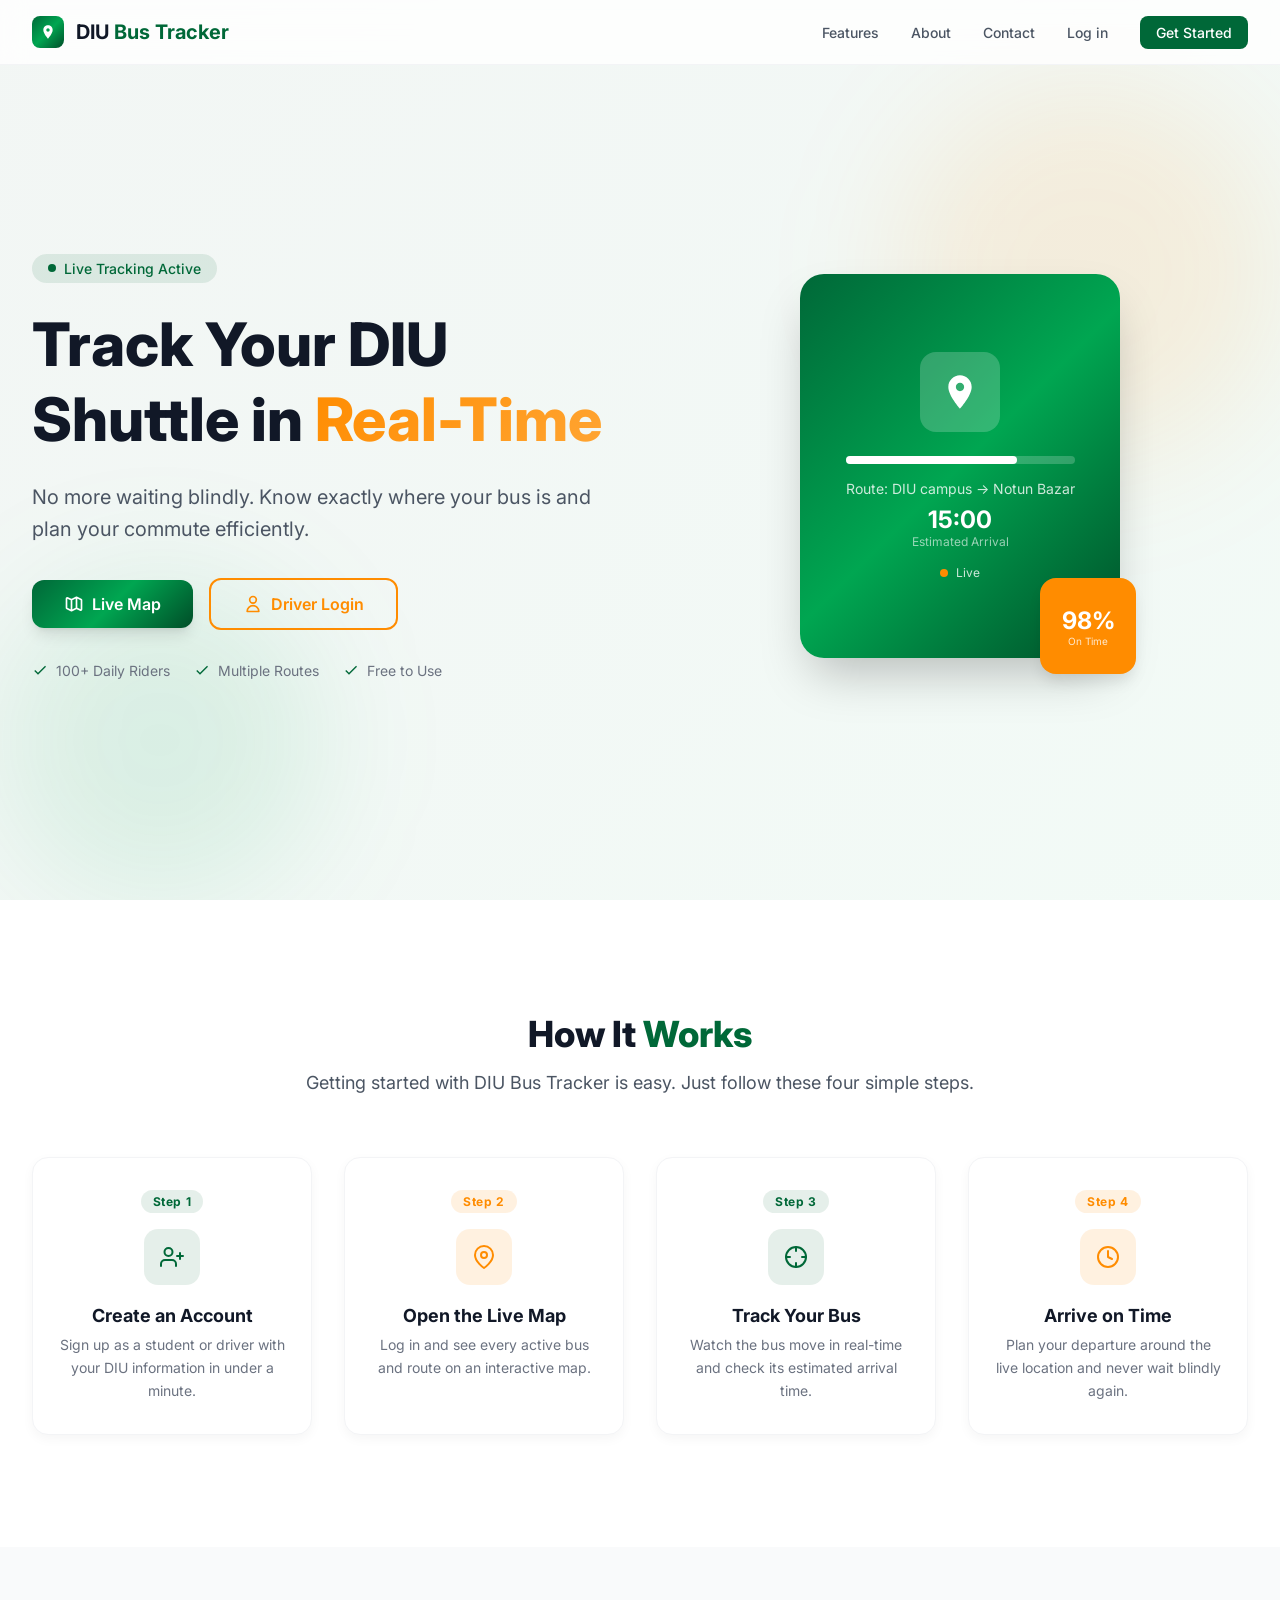
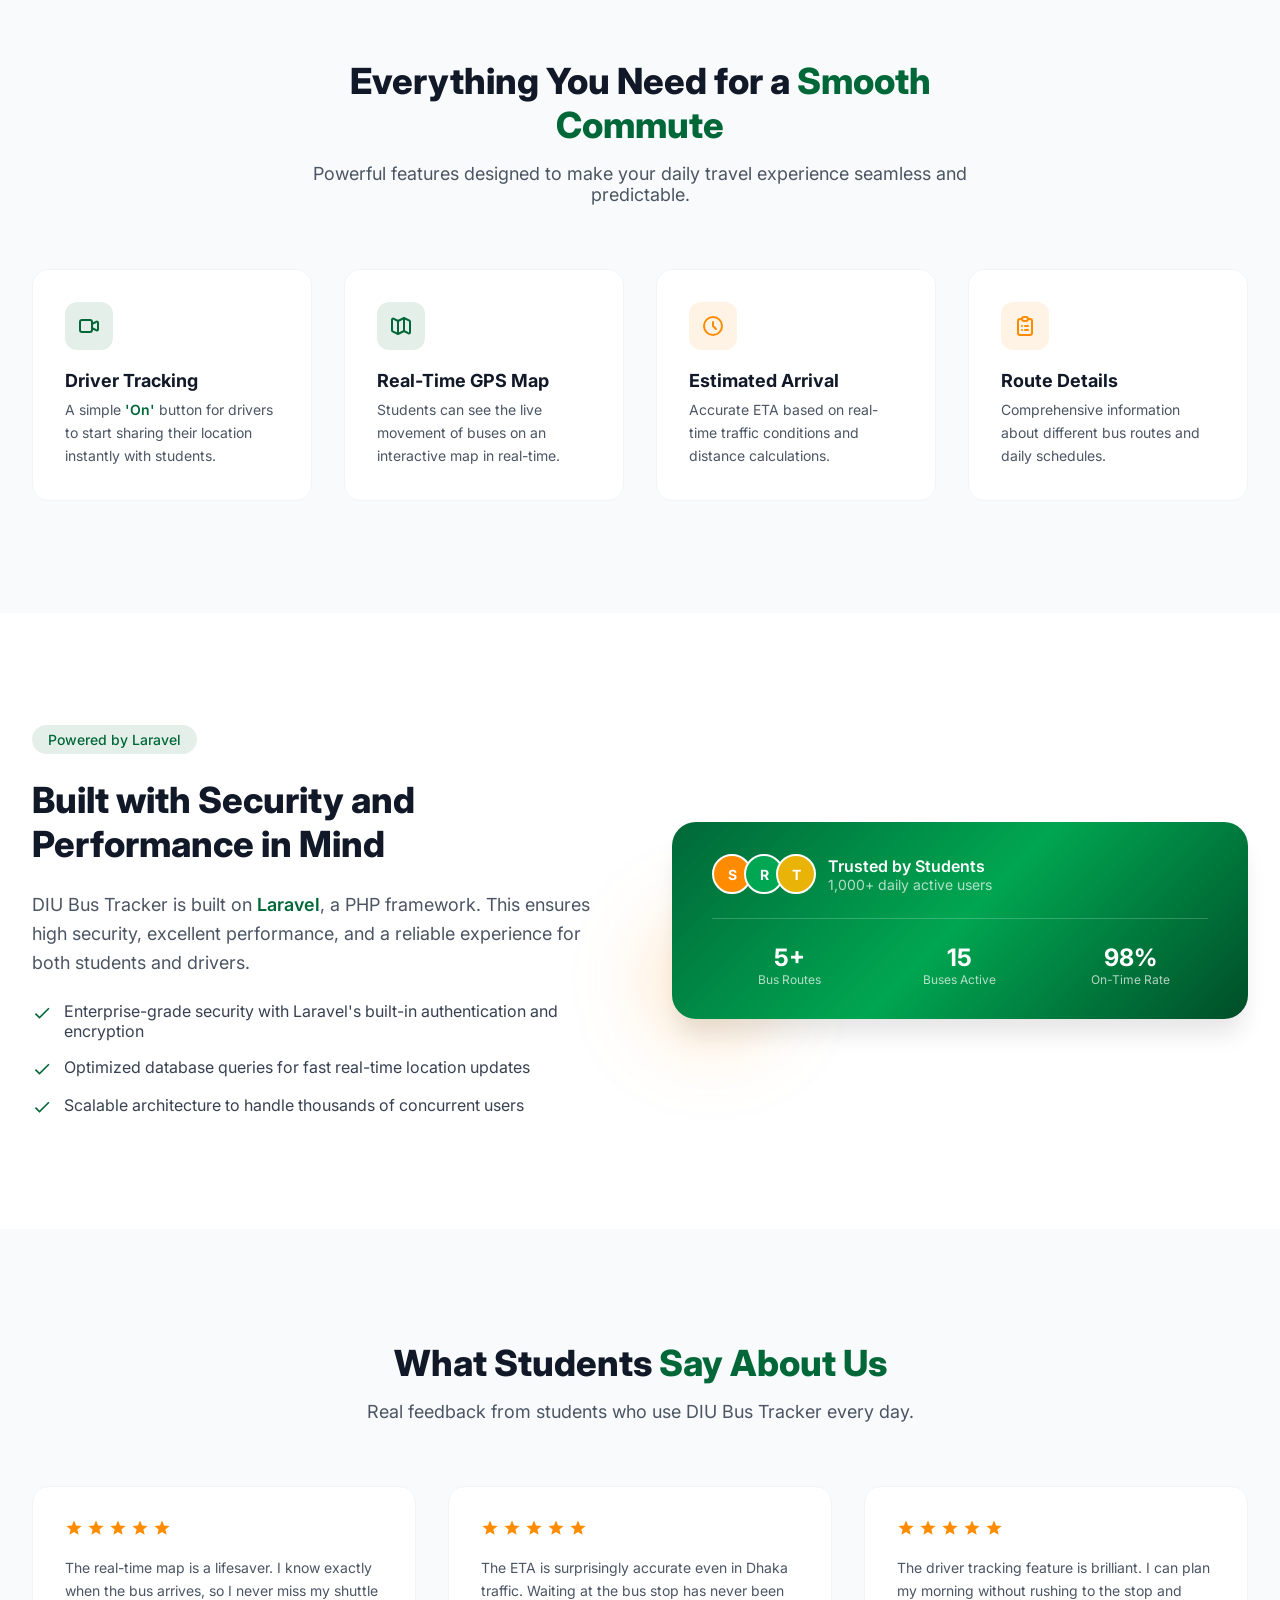
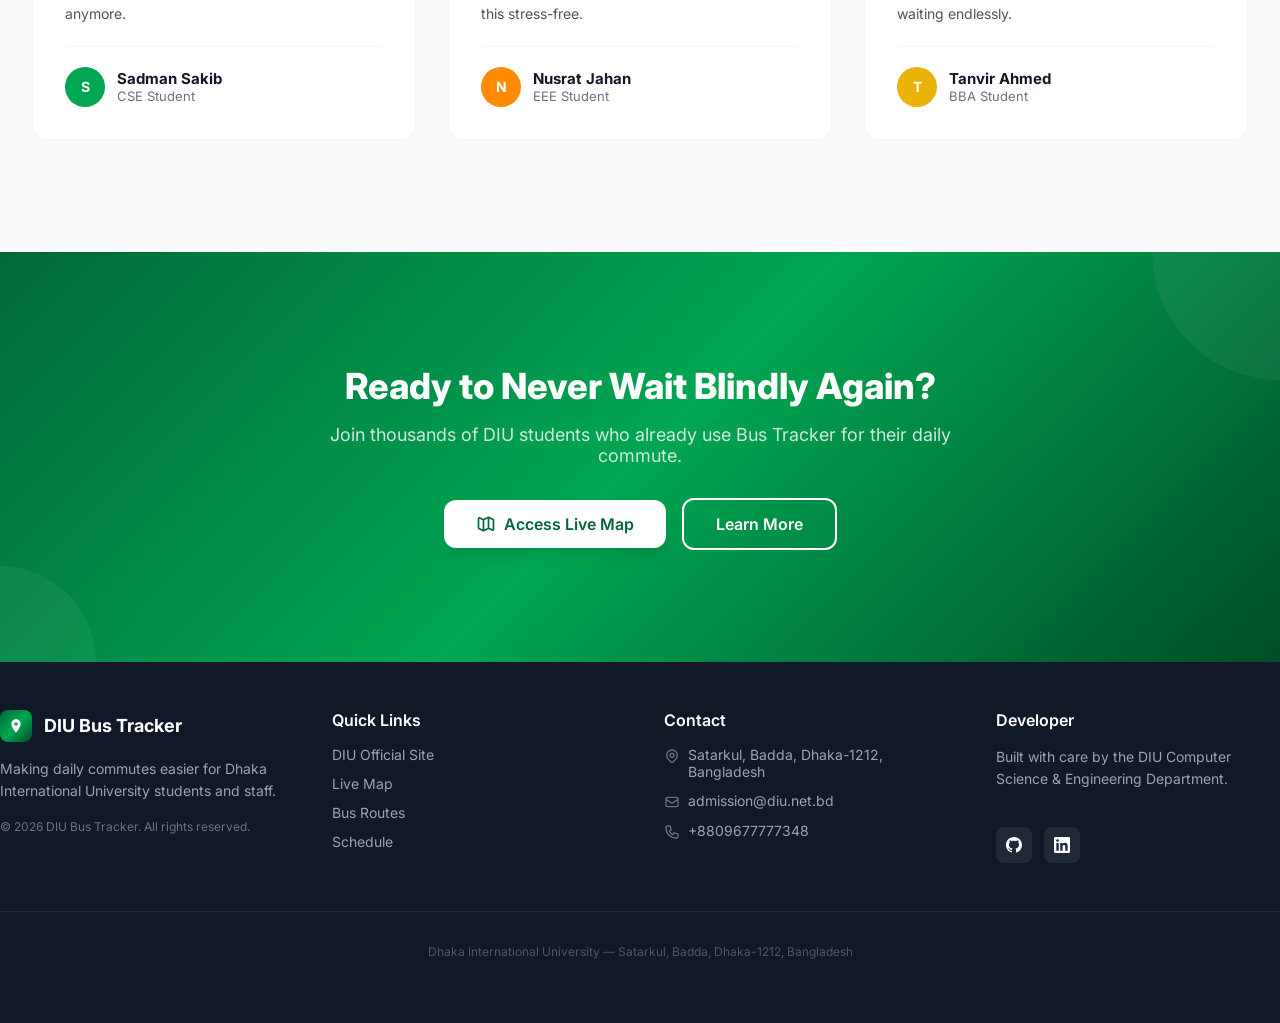
==== commit b36b9726: "feat: how it works" ====
--- a/index.html
+++ b/index.html
@@ -130,6 +130,72 @@
                         </div>
                     </div>
                 </div>
+            </div>
+        </div>
+    </div>
+</section>
+
+<section id="how-it-works" class="section">
+    <div class="container">
+        <div class="section-heading">
+            <h2 class="section-title">
+                How It <span class="green">Works</span>
+            </h2>
+            <p class="section-subtitle">Getting started with DIU Bus Tracker is easy. Just follow these four simple steps.</p>
+        </div>
+
+        <div class="steps-grid">
+            <div class="step-card">
+                <span class="step-num">Step 1</span>
+                <div class="step-icon">
+                    <svg viewBox="0 0 24 24">
+                        <path d="M16 21v-2a4 4 0 00-4-4H5a4 4 0 00-4 4v2"/>
+                        <circle cx="8.5" cy="7" r="4"/>
+                        <line x1="20" y1="8" x2="20" y2="14"/>
+                        <line x1="23" y1="11" x2="17" y2="11"/>
+                    </svg>
+                </div>
+                <h3 class="step-title">Create an Account</h3>
+                <p class="step-text">Sign up as a student or driver with your DIU information in under a minute.</p>
+            </div>
+
+            <div class="step-card alt">
+                <span class="step-num">Step 2</span>
+                <div class="step-icon orange">
+                    <svg viewBox="0 0 24 24">
+                        <path d="M21 10c0 7-9 13-9 13s-9-6-9-13a9 9 0 0118 0z"/>
+                        <circle cx="12" cy="10" r="3"/>
+                    </svg>
+                </div>
+                <h3 class="step-title">Open the Live Map</h3>
+                <p class="step-text">Log in and see every active bus and route on an interactive map.</p>
+            </div>
+
+            <div class="step-card">
+                <span class="step-num">Step 3</span>
+                <div class="step-icon">
+                    <svg viewBox="0 0 24 24">
+                        <circle cx="12" cy="12" r="10"/>
+                        <line x1="22" y1="12" x2="18" y2="12"/>
+                        <line x1="6" y1="12" x2="2" y2="12"/>
+                        <line x1="12" y1="6" x2="12" y2="2"/>
+                        <line x1="12" y1="22" x2="12" y2="18"/>
+                    </svg>
+                </div>
+                <h3 class="step-title">Track Your Bus</h3>
+                <p class="step-text">Watch the bus move in real-time and check its estimated arrival time.</p>
+            </div>
+
+            <div class="step-card alt">
+                <span class="step-num">Step 4</span>
+                <div class="step-icon orange">
+                    <svg viewBox="0 0 24 24">
+                        <circle cx="12" cy="12" r="10"/>
+                        <polyline points="12 6 12 12 16 14"/>
+                    </svg>
+                </div>
+                <h3 class="step-title">Arrive on Time</h3>
+                <p class="step-text">Plan your departure around the live location and never wait blindly again.</p>
             </div>
         </div>
     </div>
--- a/style.css
+++ b/style.css
@@ -643,7 +643,98 @@
     color: #4B5563;
 }
 
-/* 4.4 Features Section
+/* 4.4 How It Works Section
+   Simple and attractive step cards */
+.steps-grid {
+    display: grid;
+    grid-template-columns: 1fr;
+    gap: 1.5rem;
+}
+
+@media (min-width: 640px) {
+    .steps-grid { grid-template-columns: repeat(2, 1fr); }
+}
+
+@media (min-width: 1024px) {
+    .steps-grid { grid-template-columns: repeat(4, 1fr); gap: 2rem; }
+}
+
+/* Individual step card */
+.step-card {
+    background: #FFFFFF;
+    border-radius: 1rem;
+    padding: 2rem 1.5rem;
+    border: 1px solid #F3F4F6;
+    box-shadow: 0 4px 12px rgba(0, 0, 0, 0.04);
+    text-align: center;
+    transition: transform 0.3s ease, box-shadow 0.3s ease;
+}
+
+.step-card:hover {
+    transform: translateY(-4px);
+    box-shadow: 0 15px 30px rgba(0, 104, 56, 0.12);
+}
+
+/* Small "Step 1" label pill */
+.step-num {
+    display: inline-block;
+    padding: 0.25rem 0.75rem;
+    border-radius: 9999px;
+    background: rgba(0, 104, 56, 0.1);
+    color: #006838;
+    font-size: 0.75rem;
+    font-weight: 700;
+    letter-spacing: 0.05em;
+    margin-bottom: 1rem;
+}
+
+.step-card.alt .step-num {
+    background: rgba(255, 140, 0, 0.12);
+    color: #FF8C00;
+}
+
+/* Rounded icon tile */
+.step-icon {
+    width: 3.5rem;
+    height: 3.5rem;
+    border-radius: 0.875rem;
+    background: rgba(0, 104, 56, 0.1);
+    color: #006838;
+    display: flex;
+    align-items: center;
+    justify-content: center;
+    margin: 0 auto 1.25rem;
+}
+
+/* Orange icon variant for alternating cards */
+.step-icon.orange {
+    background: rgba(255, 140, 0, 0.12);
+    color: #FF8C00;
+}
+
+.step-icon svg {
+    width: 1.5rem;
+    height: 1.5rem;
+    fill: none;
+    stroke: currentColor;
+    stroke-width: 2;
+    stroke-linecap: round;
+    stroke-linejoin: round;
+}
+
+.step-title {
+    font-size: 1.125rem;
+    font-weight: 700;
+    margin-bottom: 0.5rem;
+}
+
+.step-text {
+    color: #6B7280;
+    font-size: 0.875rem;
+    line-height: 1.625;
+}
+
+/* 4.5 Features Section
    Responsive grid of feature cards */
 .features-grid {
     display: grid;
@@ -730,7 +821,7 @@
     color: #006838;
 }
 
-/* 4.5 About Section
+/* 4.6 About Section
    "Powered by Laravel" - two-column layout with info + stats card */
 .about-grid {
     display: grid;
@@ -859,7 +950,7 @@
     z-index: -1;
 }
 
-/* 4.6 Reviews Section
+/* 4.7 Reviews Section
    Student testimonials shown as a responsive card grid */
 .reviews-grid {
     display: grid;
@@ -947,7 +1038,7 @@
     font-size: 0.8125rem;
 }
 
-/* 4.7 CTA Section
+/* 4.8 CTA Section
    Full-width gradient call-to-action band */
 .cta {
     position: relative;
@@ -1048,7 +1139,7 @@
     background: rgba(255, 255, 255, 0.1);
 }
 
-/* 4.8 Footer
+/* 4.9 Footer
    Dark footer with brand, quick links, contact and social buttons */
 .footer {
     background: #111827;
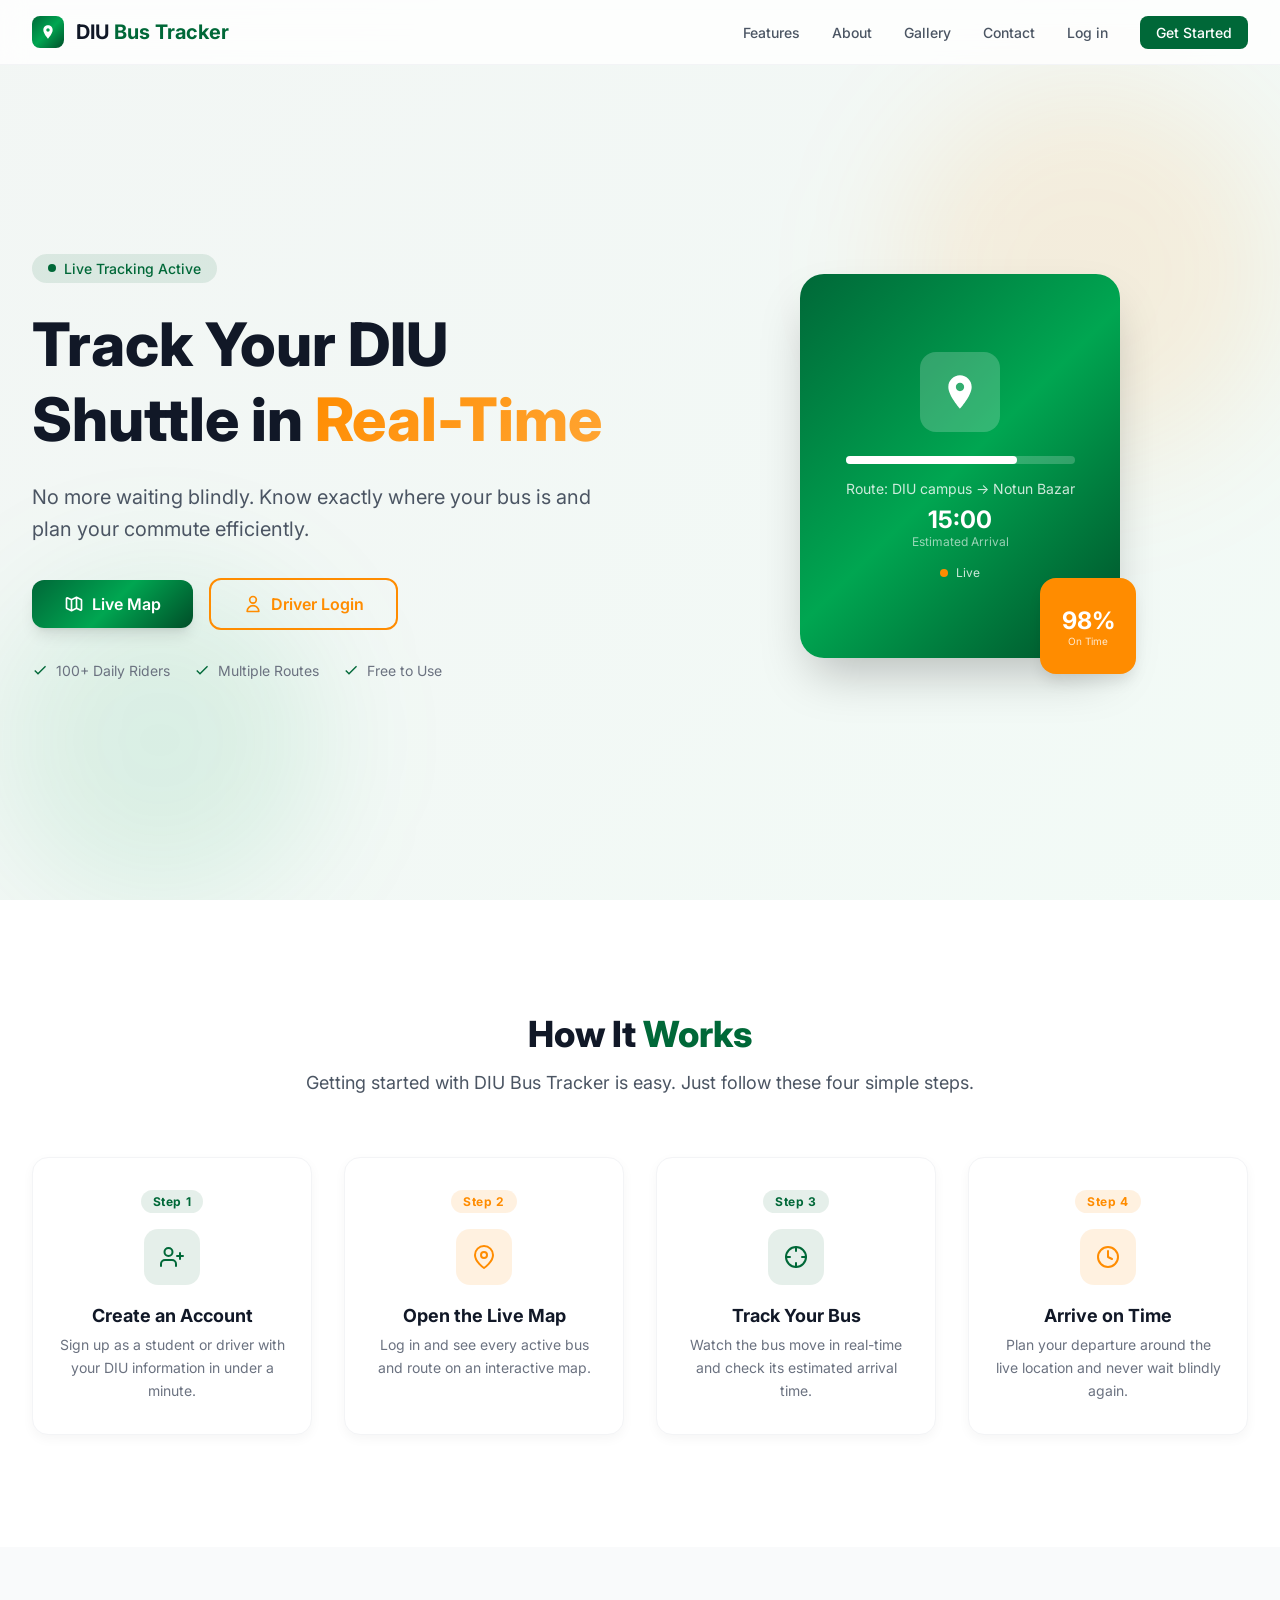
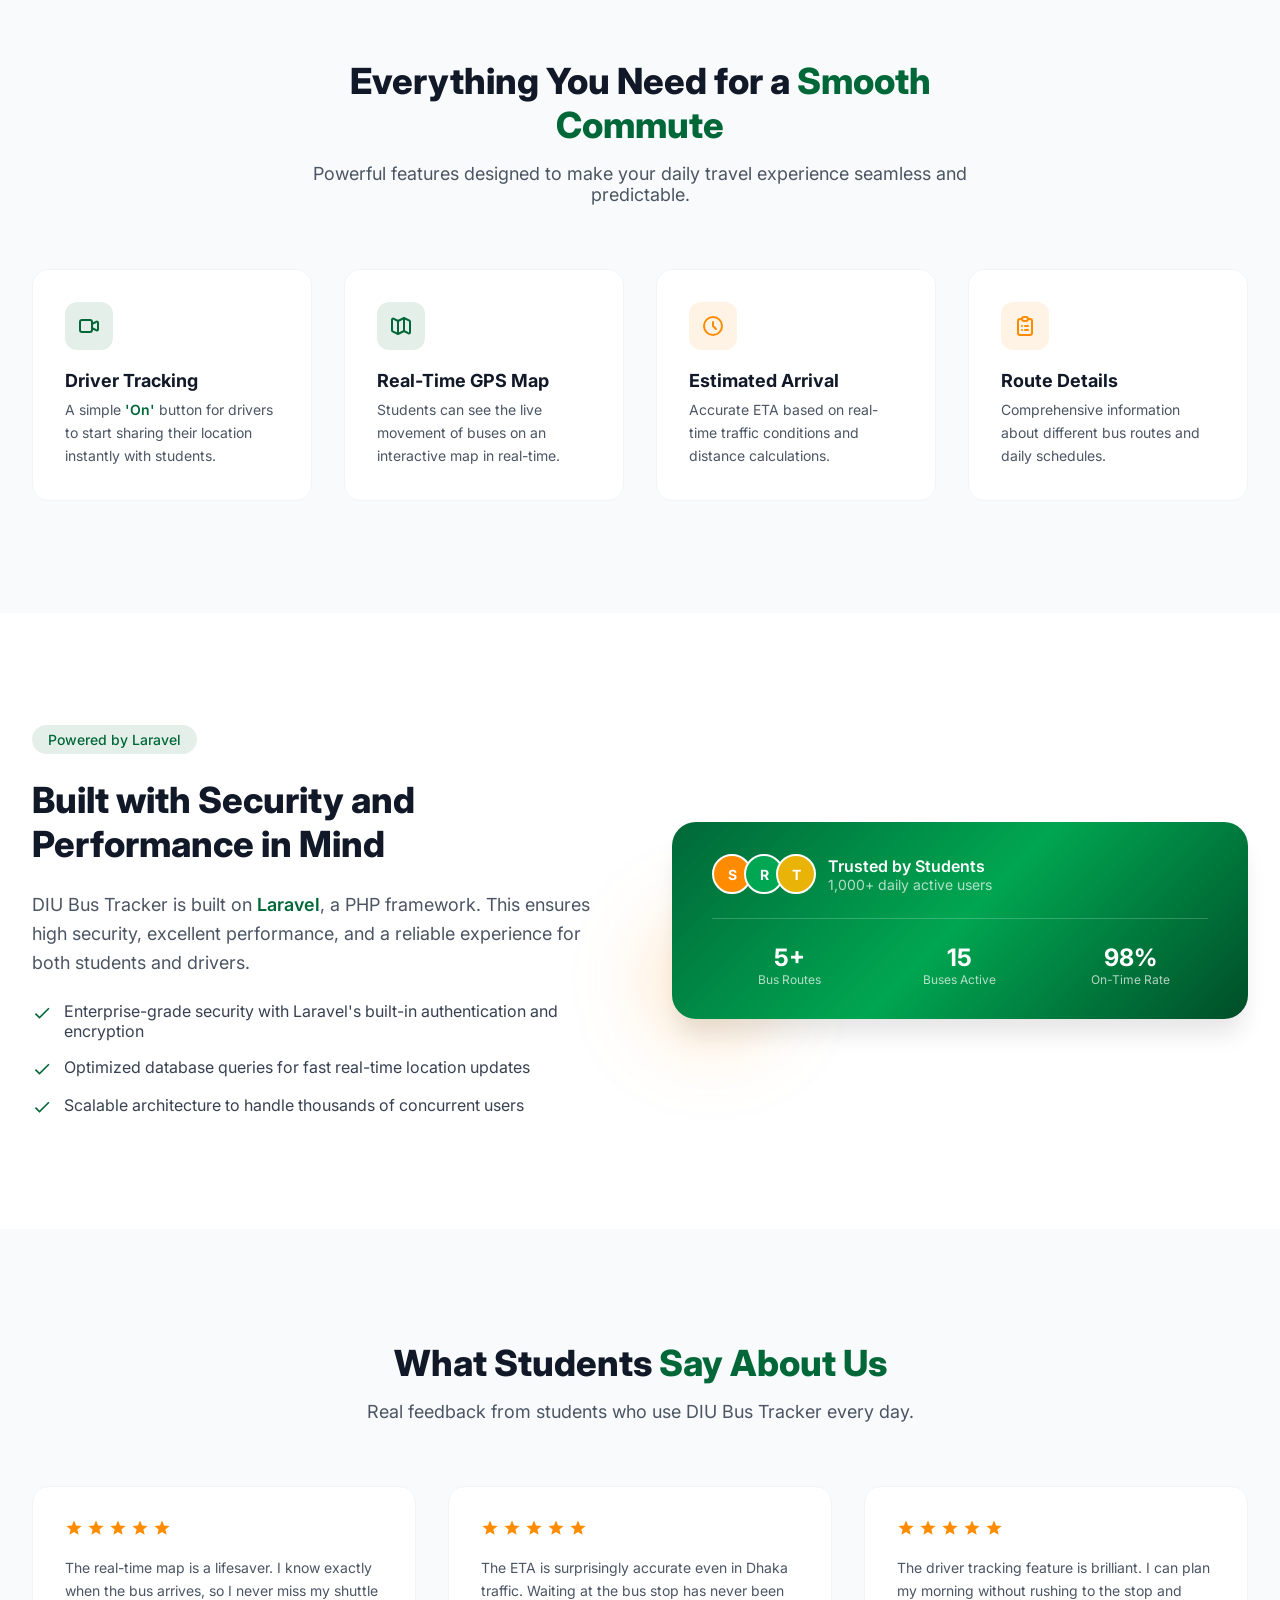
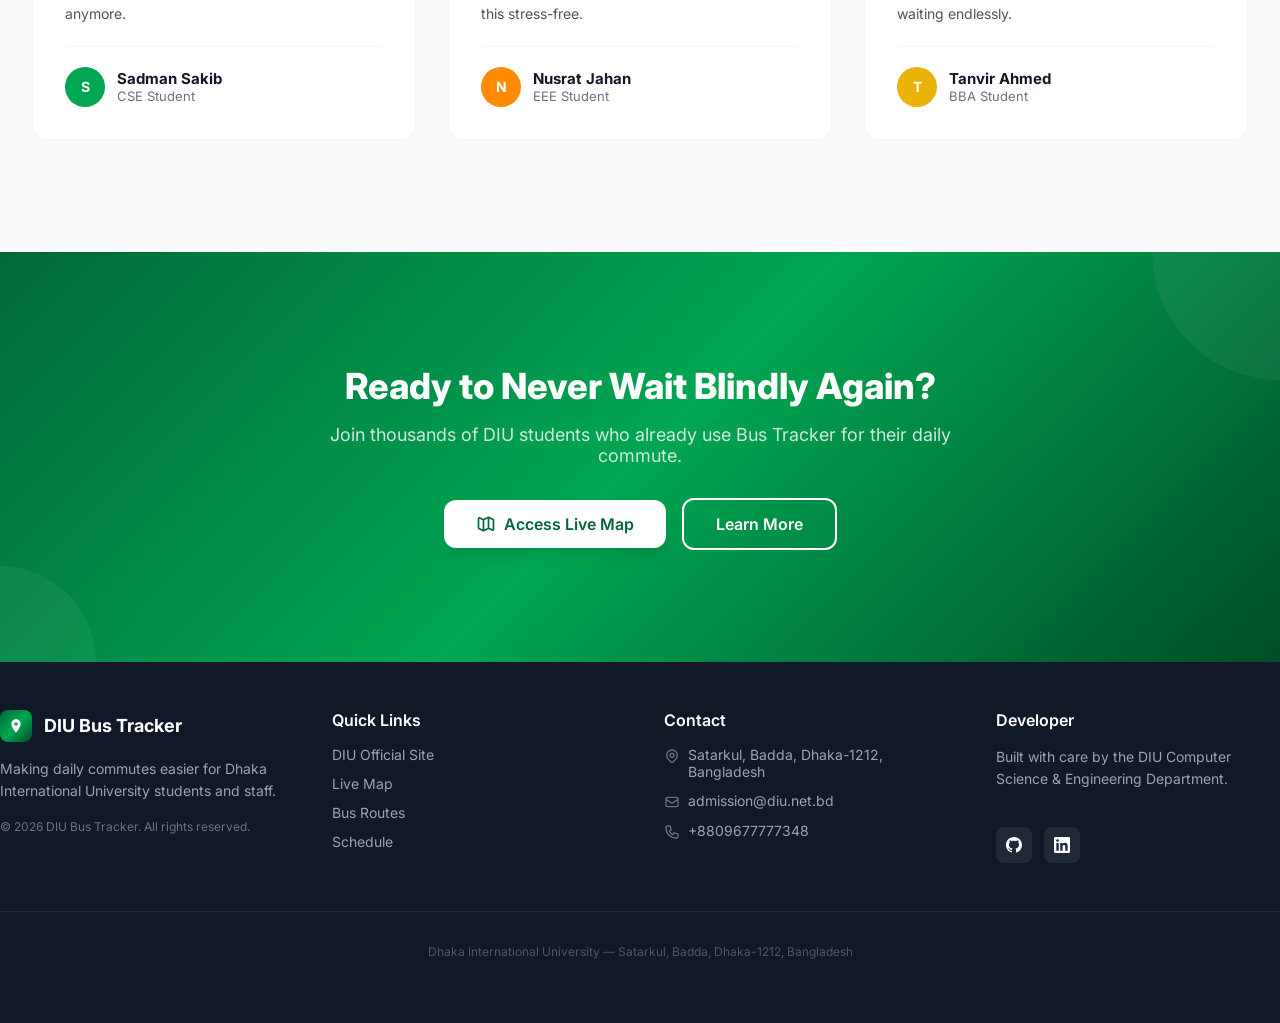
==== commit 841077d2: "feat: bus gallery section added." ====
--- a/index.html
+++ b/index.html
@@ -29,6 +29,7 @@
             <div class="nav-links">
                 <a href="#features">Features</a>
                 <a href="#about">About</a>
+                <a href="bus-gallery.html">Gallery</a>
                 <a href="#contact">Contact</a>
                 <a href="login.html" class="btn-login">Log in</a>
                 <a href="register.html" class="btn-get-started">Get Started</a>
@@ -44,6 +45,7 @@
         <div class="mobile-menu" id="mobile-menu">
             <a href="#features" data-menu-link>Features</a>
             <a href="#about" data-menu-link>About</a>
+            <a href="bus-gallery.html" data-menu-link>Gallery</a>
             <a href="#contact" data-menu-link>Contact</a>
             <a href="login.html">Log in</a>
             <a href="register.html" class="btn-get-started">Get Started</a>
--- a/style.css
+++ b/style.css
@@ -150,6 +150,12 @@
     color: #006838;
 }
 
+/* Active page link in the navbar */
+.nav-links a.active {
+    color: #006838;
+    font-weight: 600;
+}
+
 /* "Log in" link */
 .btn-login {
     color: #4B5563;
@@ -1726,4 +1732,129 @@
 
 .card-footer .link {
     font-weight: 600;
+}
+
+/* ==========================================================================
+   6. Bus Gallery Page (bus-gallery.html)
+   ========================================================================== */
+
+/* 6.1 Page hero
+   Title and subtitle shown below the fixed navbar */
+.gallery-hero {
+    padding: 8rem 0 3rem;
+    text-align: center;
+}
+
+.gallery-title {
+    font-size: 2.25rem;
+    font-weight: 800;
+    margin-bottom: 1rem;
+}
+
+@media (min-width: 640px) {
+    .gallery-title { font-size: 2.5rem; }
+}
+
+.gallery-title .green {
+    color: #006838;
+}
+
+.gallery-subtitle {
+    color: #6B7280;
+    font-size: 1.125rem;
+    line-height: 1.625;
+    max-width: 42rem;
+    margin: 0 auto;
+}
+
+/* 6.2 Gallery grid
+   Responsive grid of bus cards */
+.gallery-grid {
+    display: grid;
+    grid-template-columns: 1fr;
+    gap: 1.5rem;
+}
+
+@media (min-width: 640px) {
+    .gallery-grid { grid-template-columns: repeat(2, 1fr); }
+}
+
+@media (min-width: 1024px) {
+    .gallery-grid { grid-template-columns: repeat(3, 1fr); gap: 2rem; }
+}
+
+/* Individual bus card */
+.bus-card {
+    background: #FFFFFF;
+    border-radius: 1rem;
+    border: 1px solid #F3F4F6;
+    box-shadow: 0 4px 12px rgba(0, 0, 0, 0.04);
+    overflow: hidden;
+    transition: transform 0.3s ease, box-shadow 0.3s ease;
+}
+
+.bus-card:hover {
+    transform: translateY(-4px);
+    box-shadow: 0 15px 30px rgba(0, 104, 56, 0.12);
+}
+
+/* Bus image (real photo) */
+.bus-image {
+    height: 12rem;
+    overflow: hidden;
+}
+
+.bus-image img {
+    width: 100%;
+    height: 100%;
+    object-fit: cover;
+    display: block;
+    transition: transform 0.4s ease;
+}
+
+.bus-card:hover .bus-image img {
+    transform: scale(1.05);
+}
+
+/* Bus details */
+.bus-info {
+    padding: 1.5rem;
+}
+
+.bus-head {
+    display: flex;
+    align-items: center;
+    justify-content: space-between;
+    margin-bottom: 0.5rem;
+}
+
+.bus-name {
+    font-size: 1.125rem;
+    font-weight: 700;
+}
+
+/* Status pill (Active / On Trip) */
+.bus-status {
+    font-size: 0.75rem;
+    font-weight: 600;
+    padding: 0.25rem 0.625rem;
+    border-radius: 9999px;
+    background: rgba(0, 166, 81, 0.12);
+    color: #00A651;
+}
+
+.bus-status.orange {
+    background: rgba(255, 140, 0, 0.12);
+    color: #FF8C00;
+}
+
+.bus-route {
+    color: #4B5563;
+    font-size: 0.875rem;
+    margin-bottom: 0.25rem;
+}
+
+.bus-meta {
+    color: #9CA3AF;
+    font-size: 0.8125rem;
 }
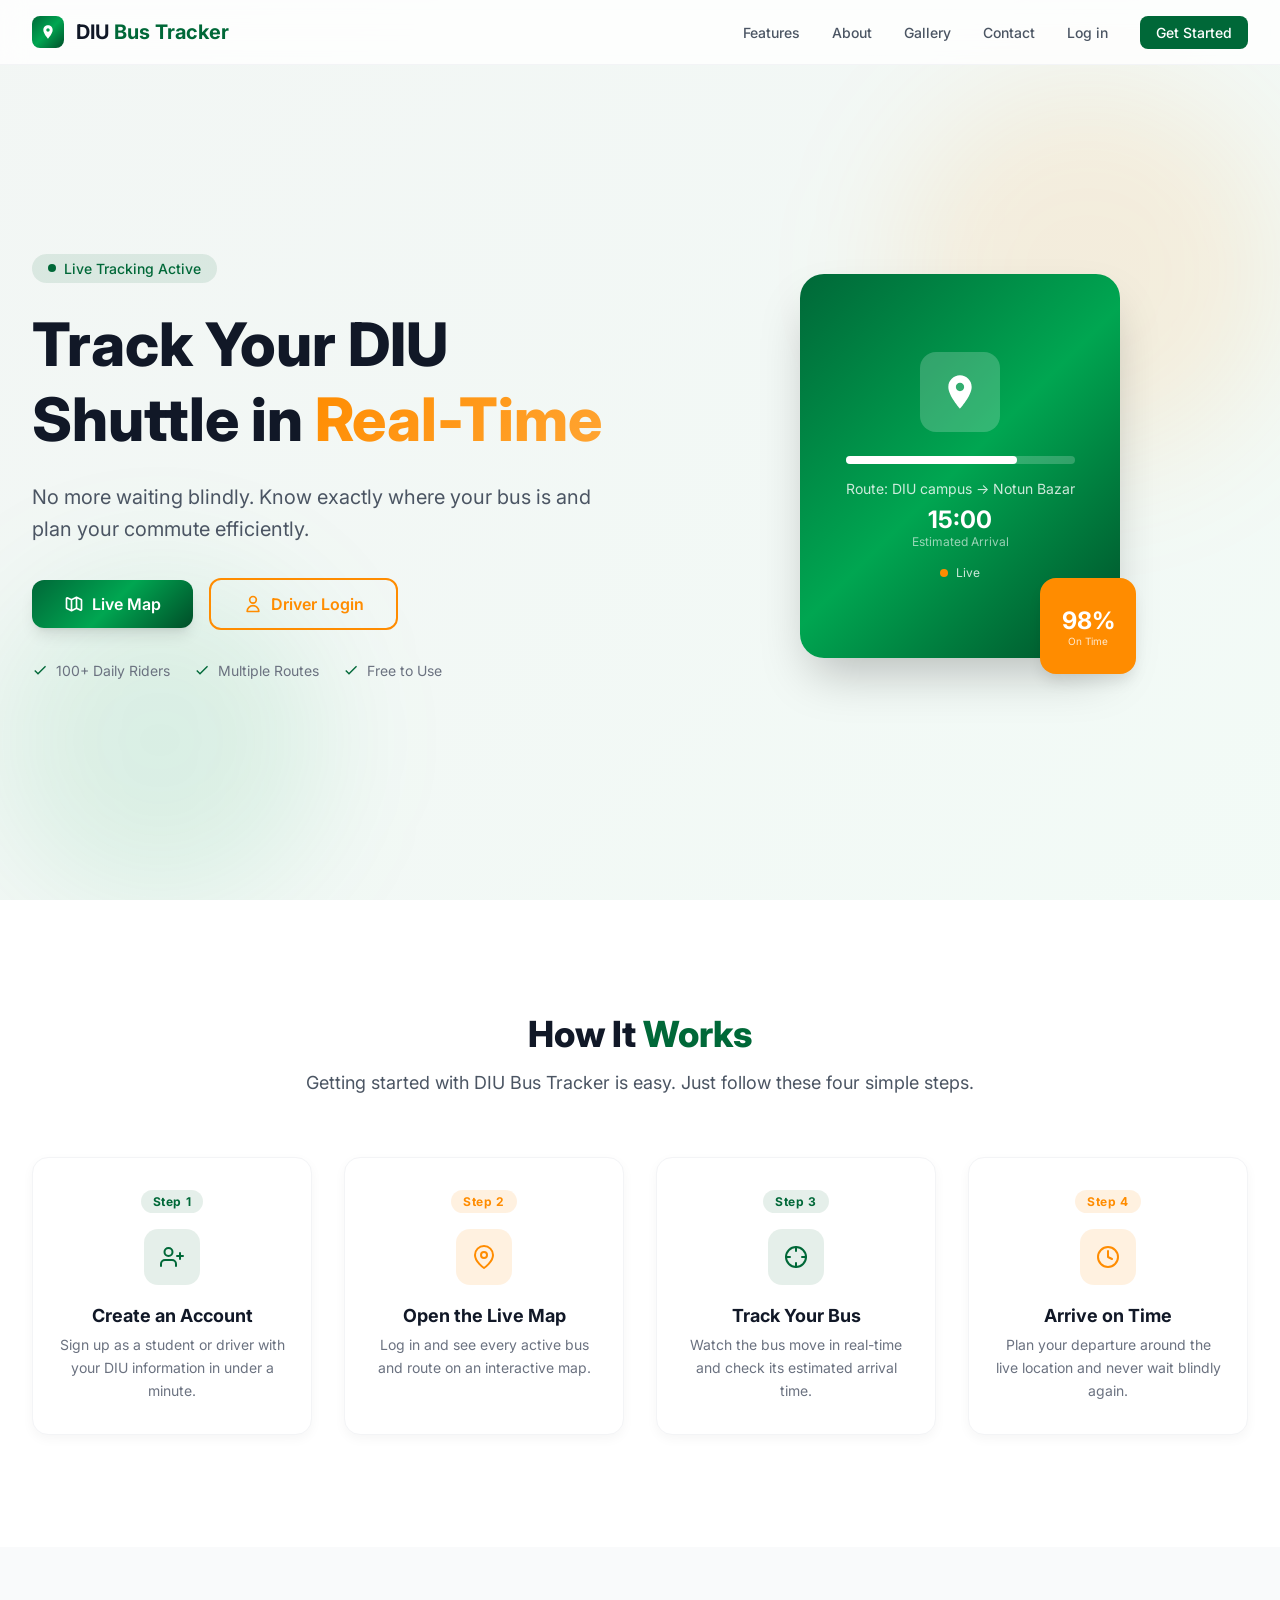
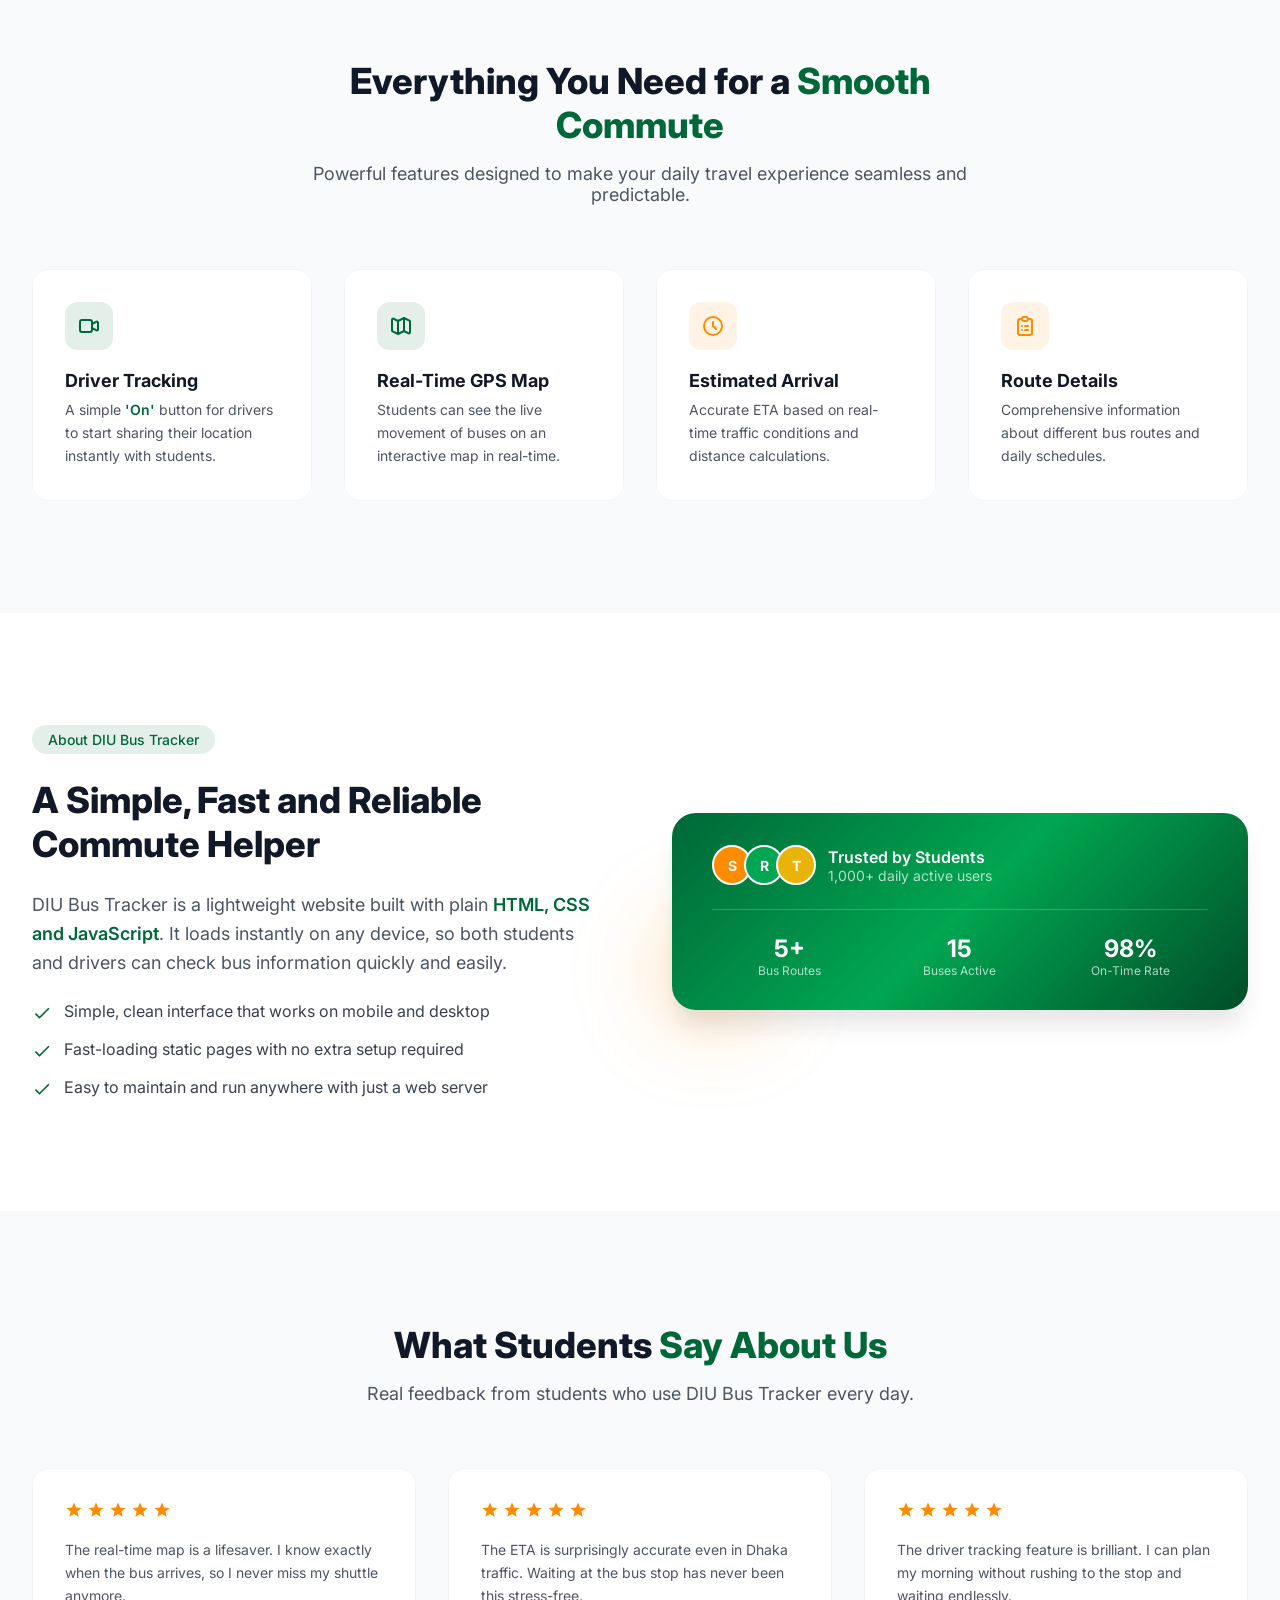
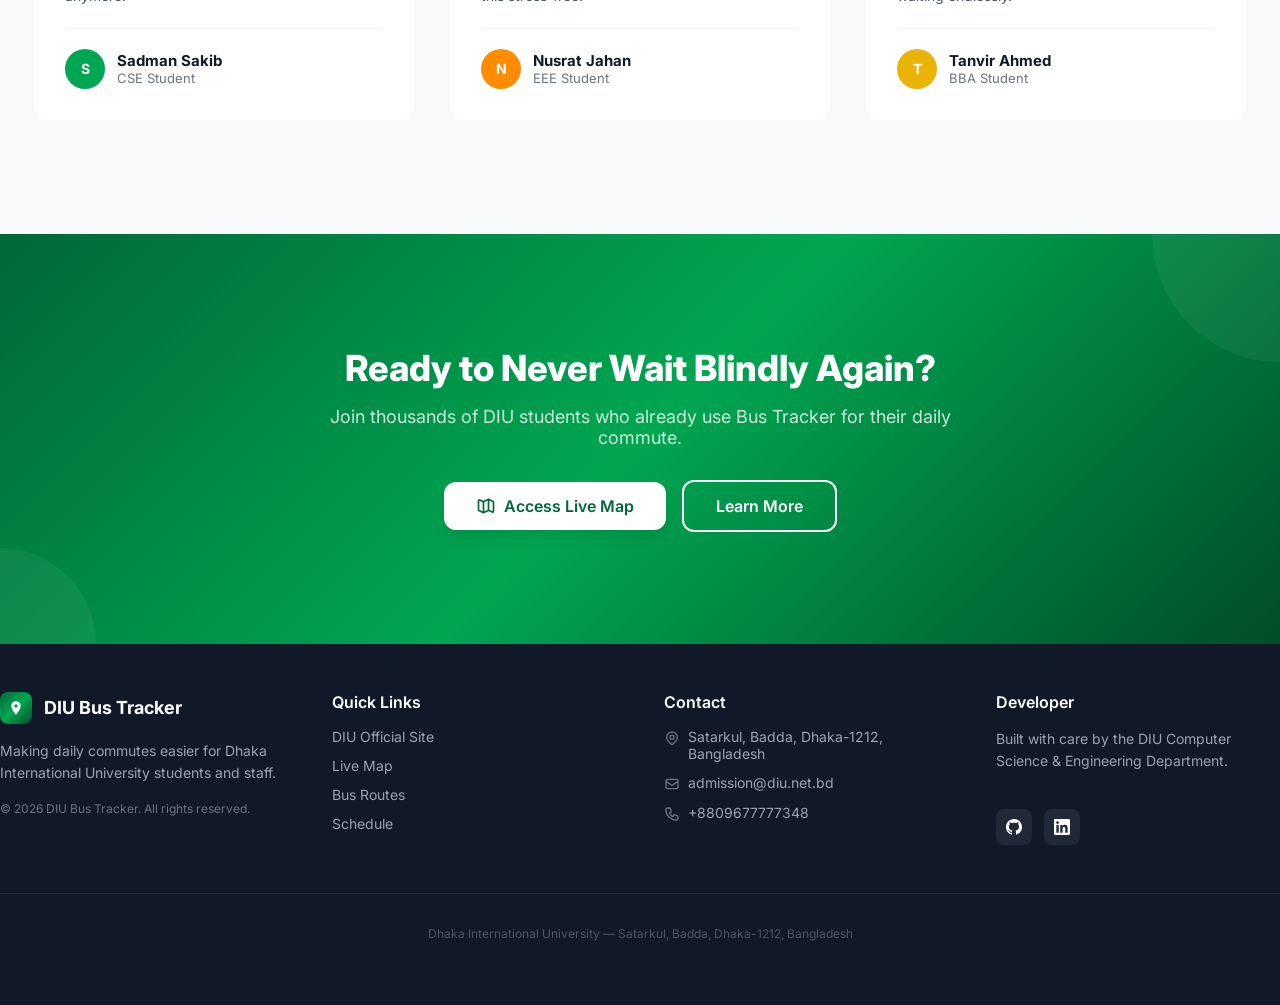
==== commit ab181374: "removed: laravel text" ====
--- a/index.html
+++ b/index.html
@@ -262,27 +262,27 @@
         <div class="about-grid">
             <div>
                 <div class="badge">
-                    Powered by Laravel
+                    About DIU Bus Tracker
                 </div>
                 <h2 class="section-title" style="margin-bottom: 1.5rem;">
-                    Built with Security and Performance in Mind
+                    A Simple, Fast and Reliable Commute Helper
                 </h2>
                 <p class="section-subtitle" style="margin-bottom: 1.5rem; line-height: 1.625;">
-                    DIU Bus Tracker is built on <span class="green" style="font-weight: 600; color: #006838;">Laravel</span>, a PHP framework.
-                    This ensures high security, excellent performance, and a reliable experience for both students and drivers.
+                    DIU Bus Tracker is a lightweight website built with plain <span class="green" style="font-weight: 600; color: #006838;">HTML, CSS and JavaScript</span>.
+                    It loads instantly on any device, so both students and drivers can check bus information quickly and easily.
                 </p>
                 <ul class="about-list">
                     <li>
                         <svg viewBox="0 0 24 24"><path d="M9 16.17L4.83 12l-1.42 1.41L9 19 21 7l-1.41-1.41z"/></svg>
-                        <span>Enterprise-grade security with Laravel's built-in authentication and encryption</span>
-                    </li>
-                    <li>
-                        <svg viewBox="0 0 24 24"><path d="M9 16.17L4.83 12l-1.42 1.41L9 19 21 7l-1.41-1.41z"/></svg>
-                        <span>Optimized database queries for fast real-time location updates</span>
-                    </li>
-                    <li>
-                        <svg viewBox="0 0 24 24"><path d="M9 16.17L4.83 12l-1.42 1.41L9 19 21 7l-1.41-1.41z"/></svg>
-                        <span>Scalable architecture to handle thousands of concurrent users</span>
+                        <span>Simple, clean interface that works on mobile and desktop</span>
+                    </li>
+                    <li>
+                        <svg viewBox="0 0 24 24"><path d="M9 16.17L4.83 12l-1.42 1.41L9 19 21 7l-1.41-1.41z"/></svg>
+                        <span>Fast-loading static pages with no extra setup required</span>
+                    </li>
+                    <li>
+                        <svg viewBox="0 0 24 24"><path d="M9 16.17L4.83 12l-1.42 1.41L9 19 21 7l-1.41-1.41z"/></svg>
+                        <span>Easy to maintain and run anywhere with just a web server</span>
                     </li>
                 </ul>
             </div>
--- a/style.css
+++ b/style.css
@@ -828,7 +828,7 @@
 }
 
 /* 4.6 About Section
-   "Powered by Laravel" - two-column layout with info + stats card */
+   About DIU Bus Tracker - two-column layout with info + stats card */
 .about-grid {
     display: grid;
     grid-template-columns: 1fr;
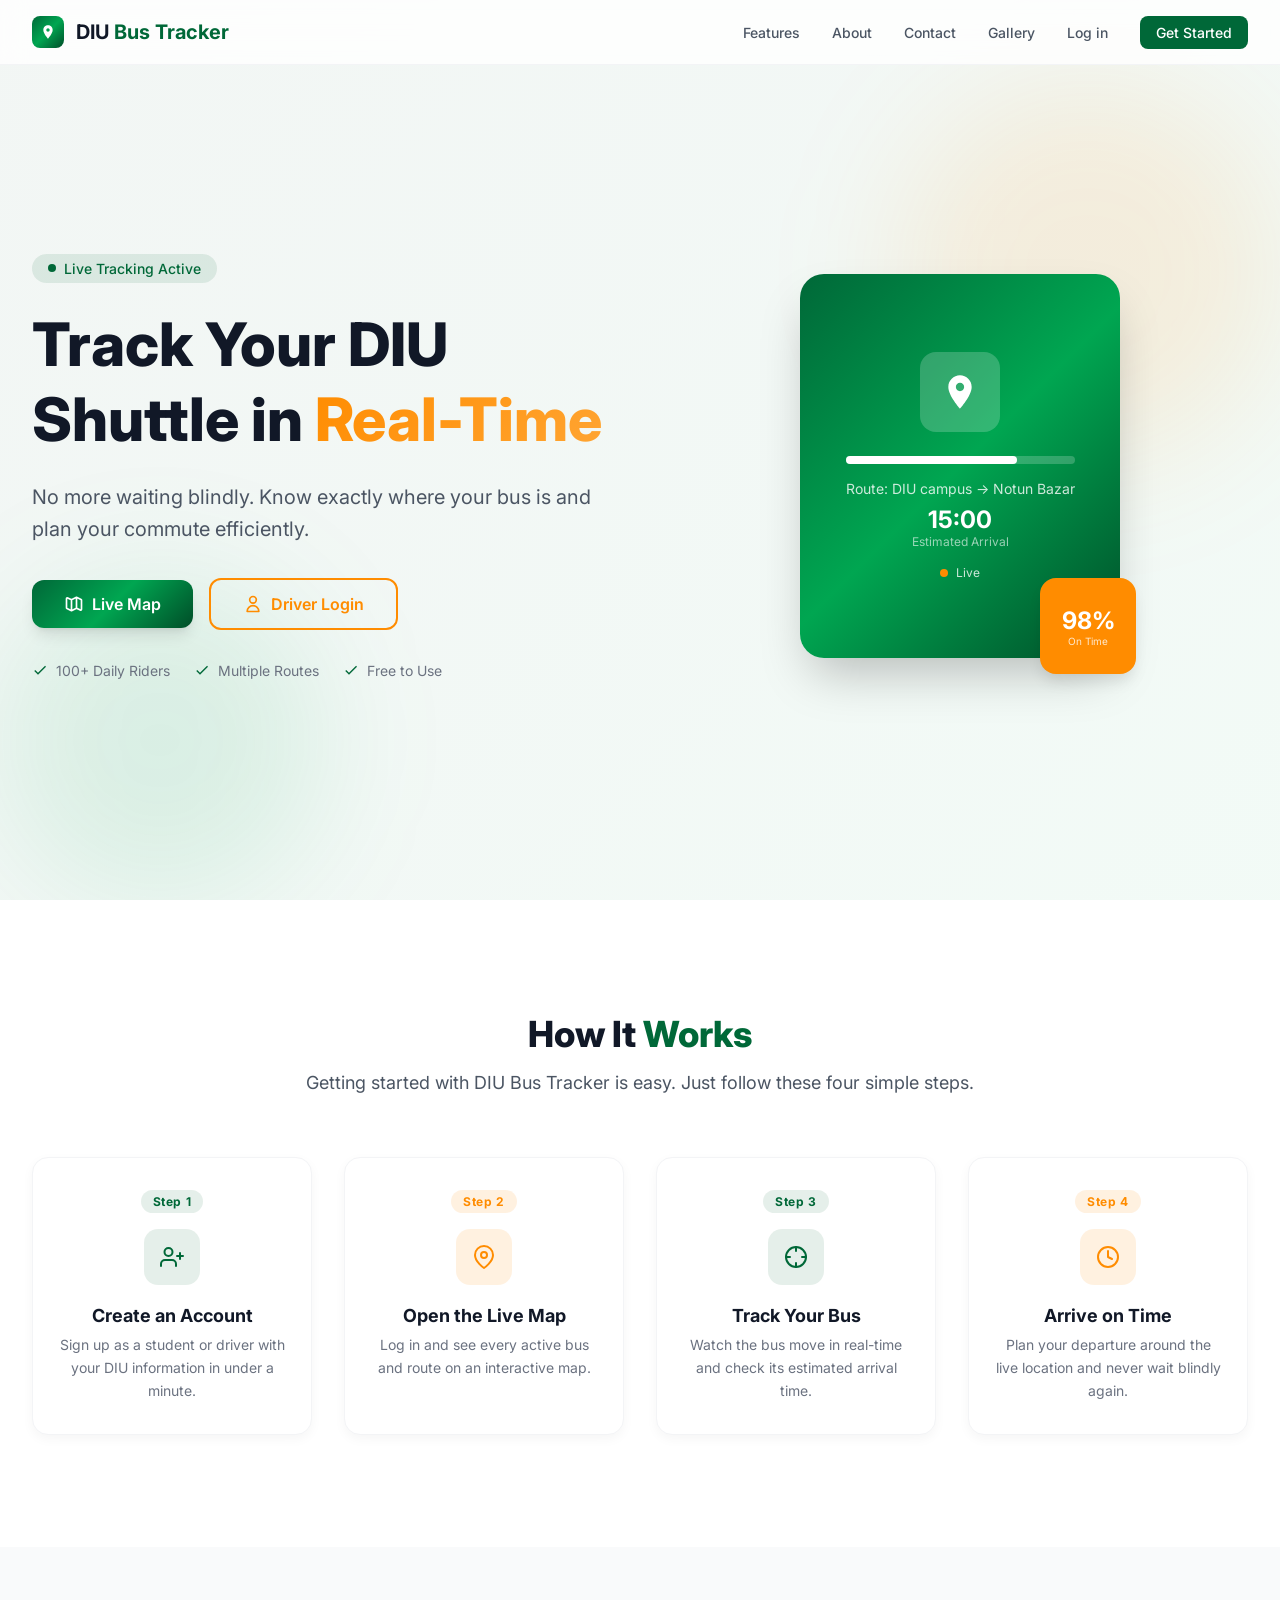
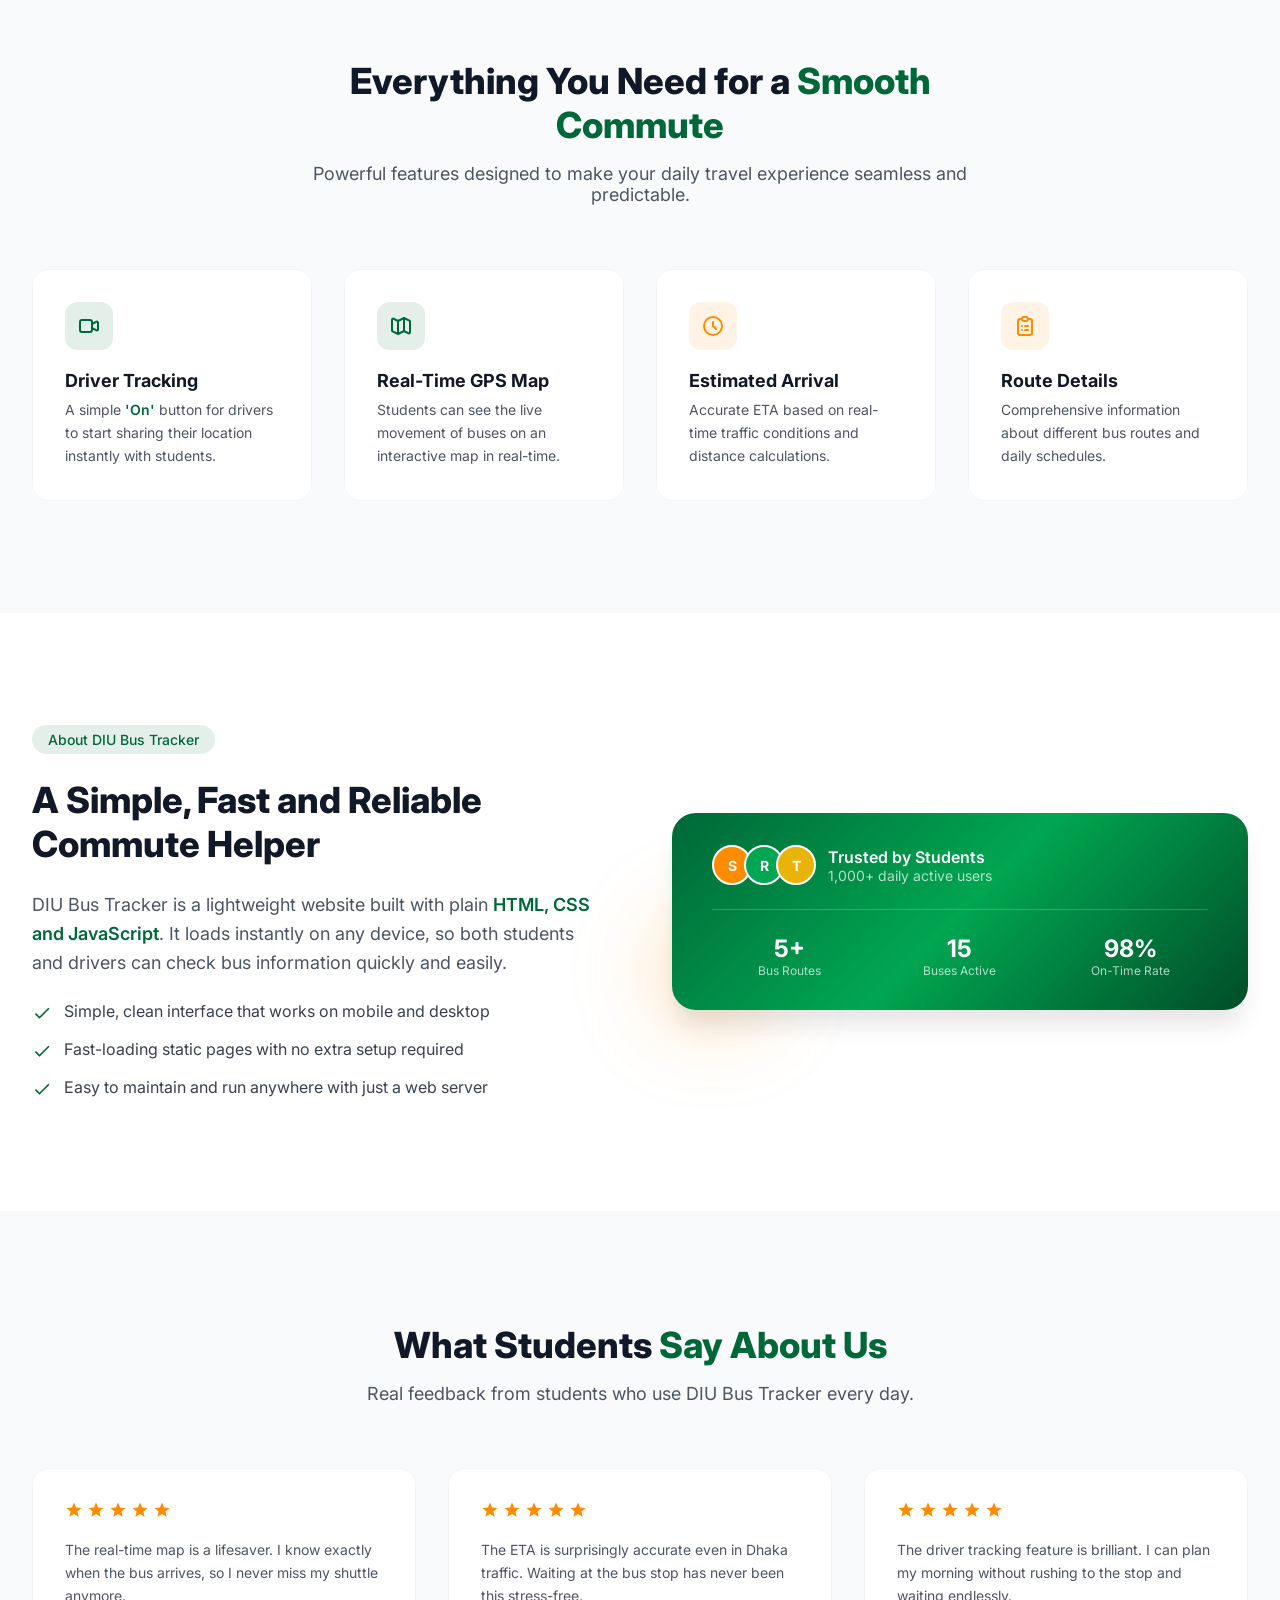
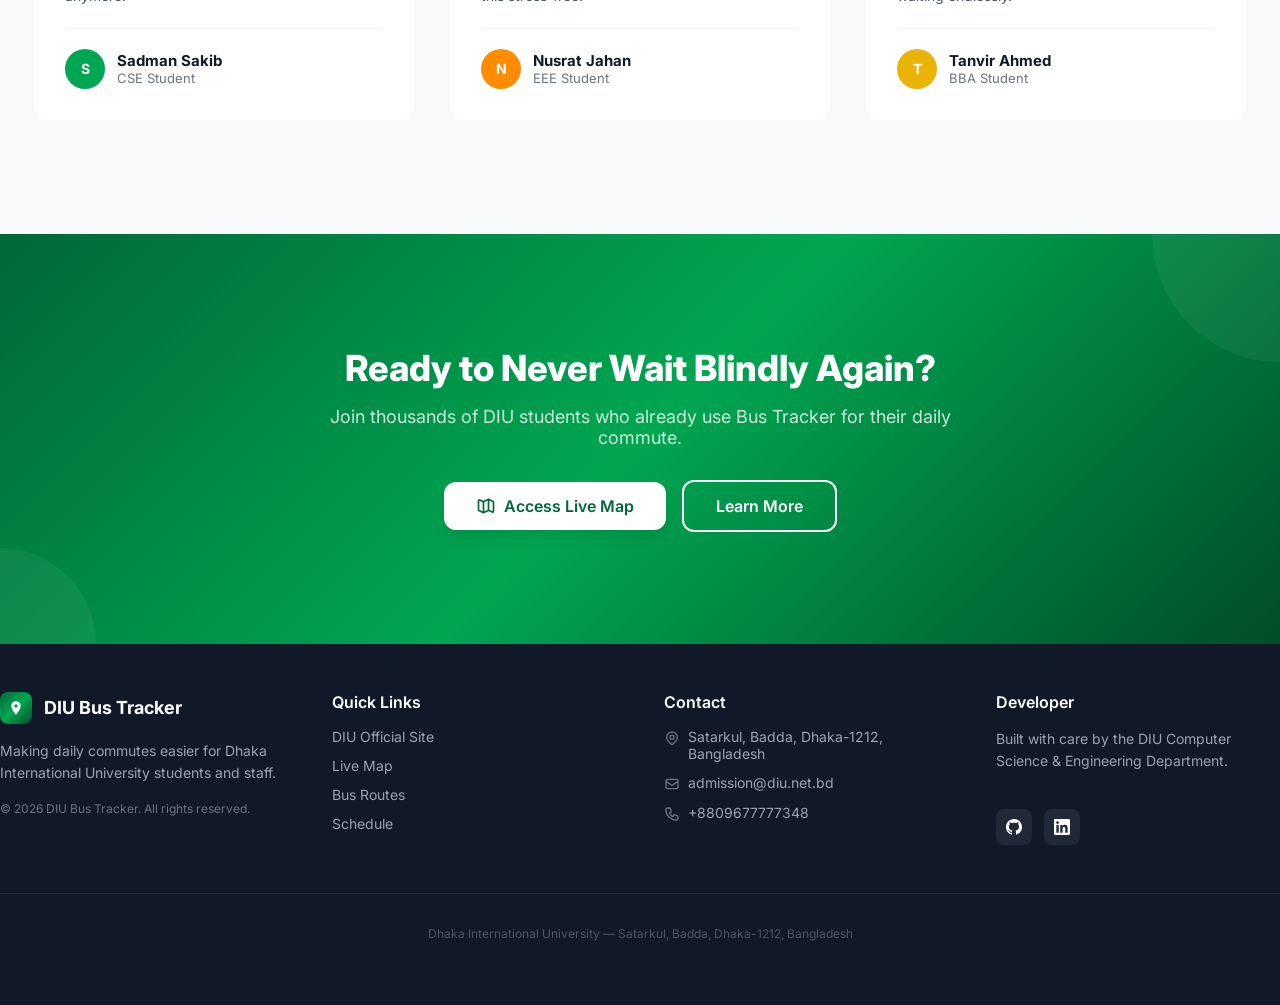
==== commit 8b10ce08: "feat: menu rearrange" ====
--- a/index.html
+++ b/index.html
@@ -29,8 +29,8 @@
             <div class="nav-links">
                 <a href="#features">Features</a>
                 <a href="#about">About</a>
+                <a href="#contact">Contact</a>
                 <a href="bus-gallery.html">Gallery</a>
-                <a href="#contact">Contact</a>
                 <a href="login.html" class="btn-login">Log in</a>
                 <a href="register.html" class="btn-get-started">Get Started</a>
             </div>
@@ -45,8 +45,8 @@
         <div class="mobile-menu" id="mobile-menu">
             <a href="#features" data-menu-link>Features</a>
             <a href="#about" data-menu-link>About</a>
+            <a href="#contact" data-menu-link>Contact</a>
             <a href="bus-gallery.html" data-menu-link>Gallery</a>
-            <a href="#contact" data-menu-link>Contact</a>
             <a href="login.html">Log in</a>
             <a href="register.html" class="btn-get-started">Get Started</a>
         </div>
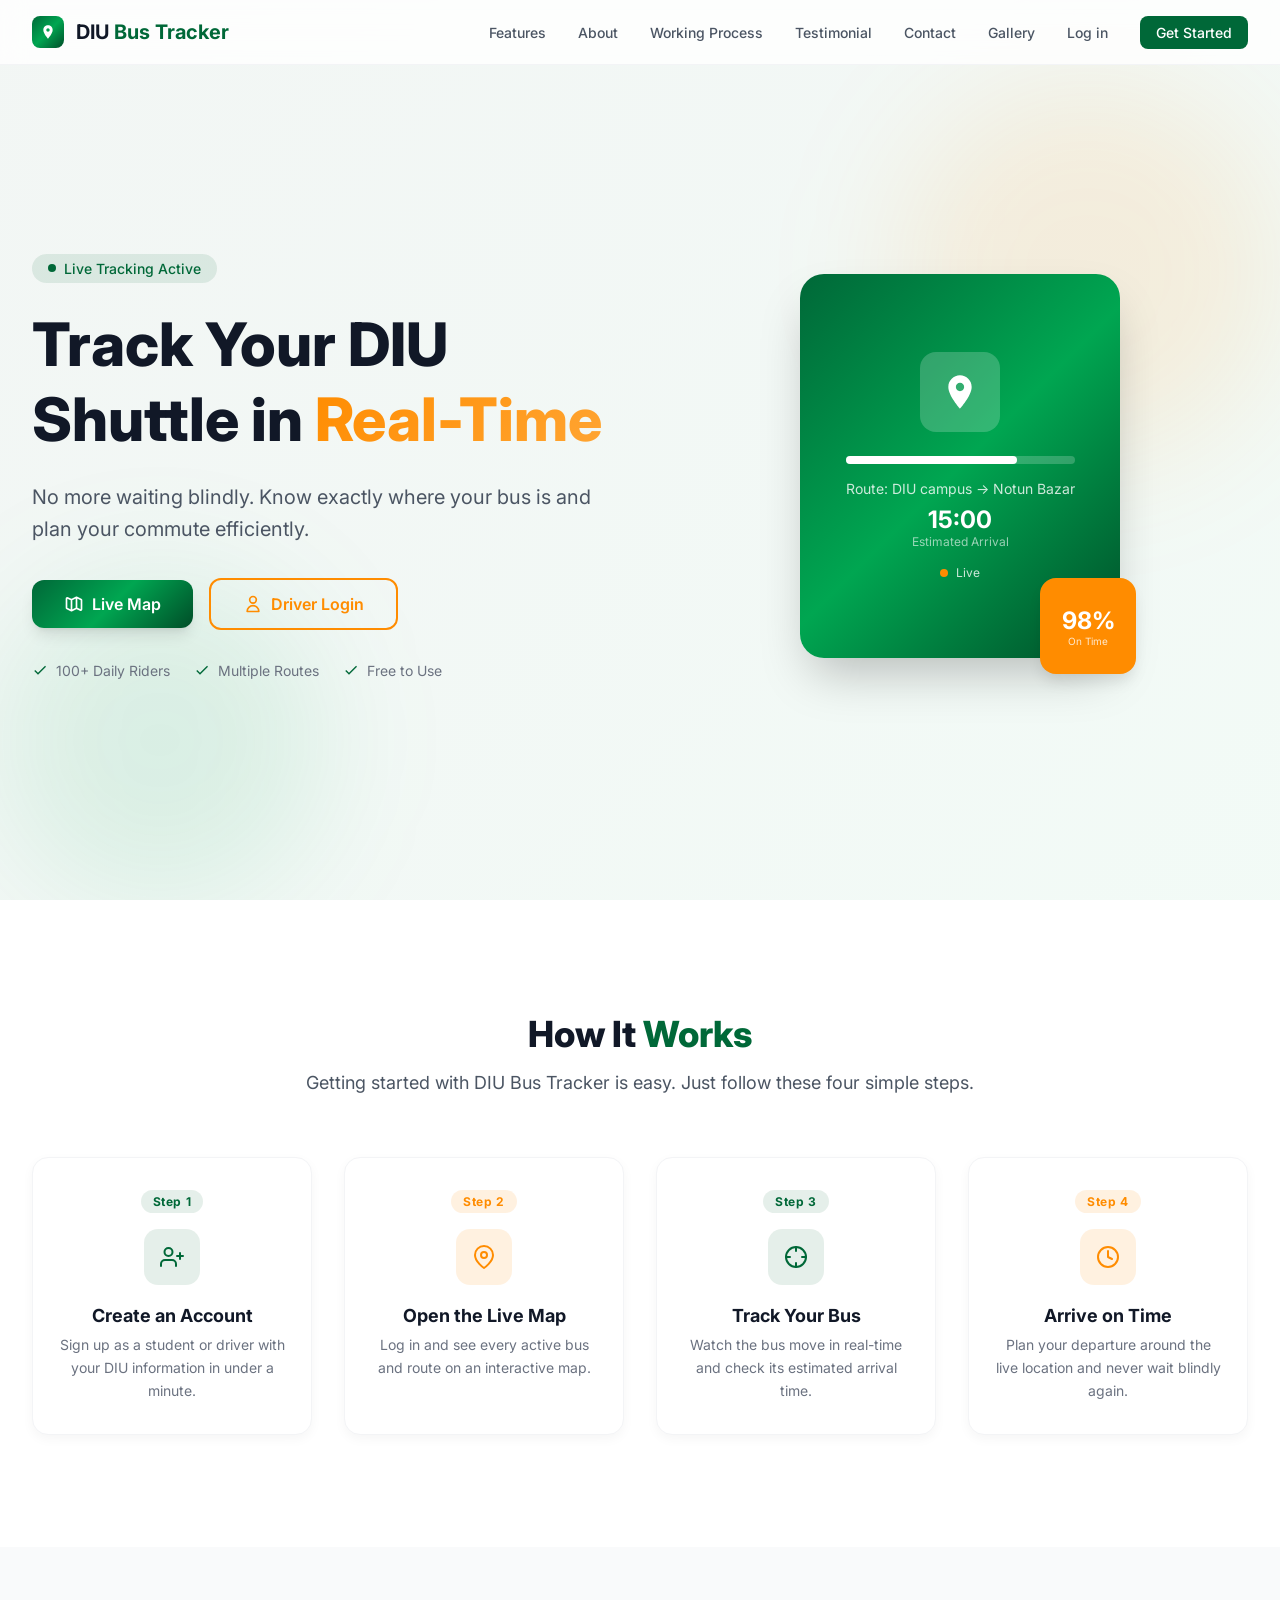
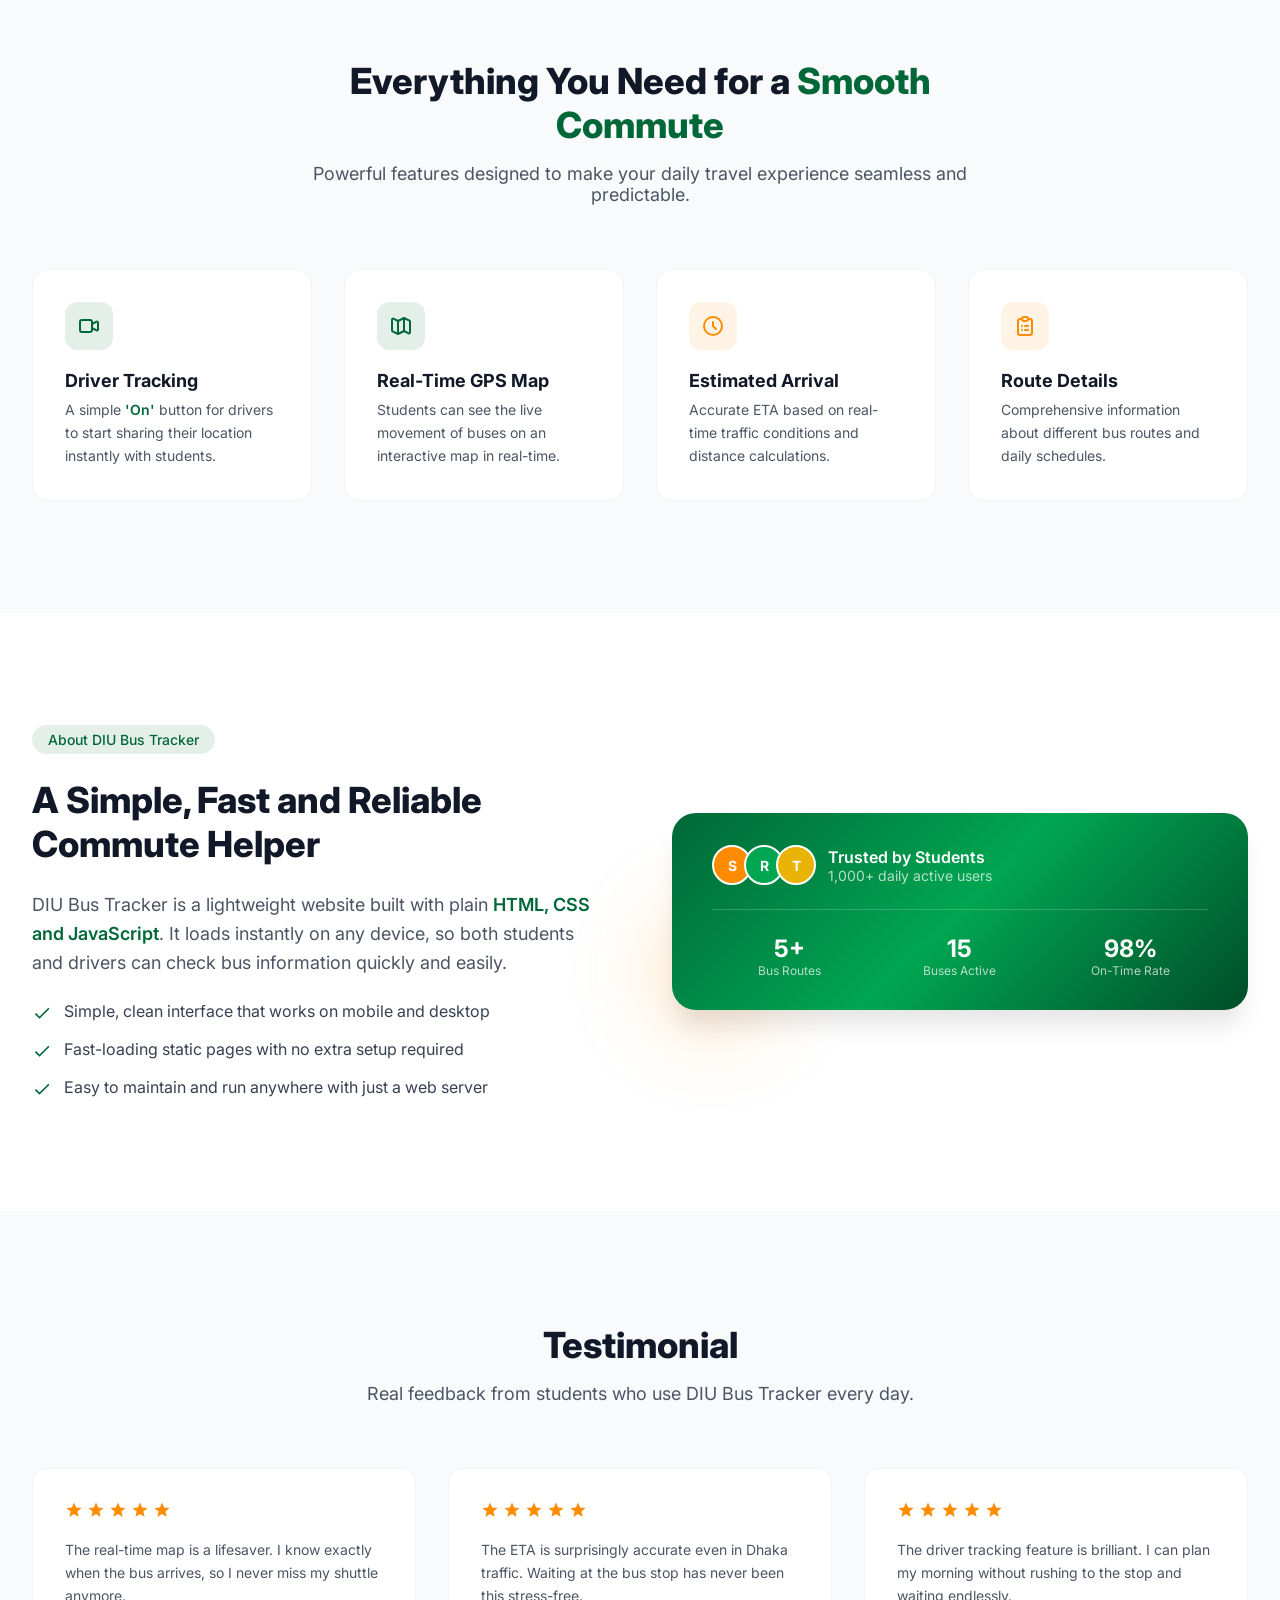
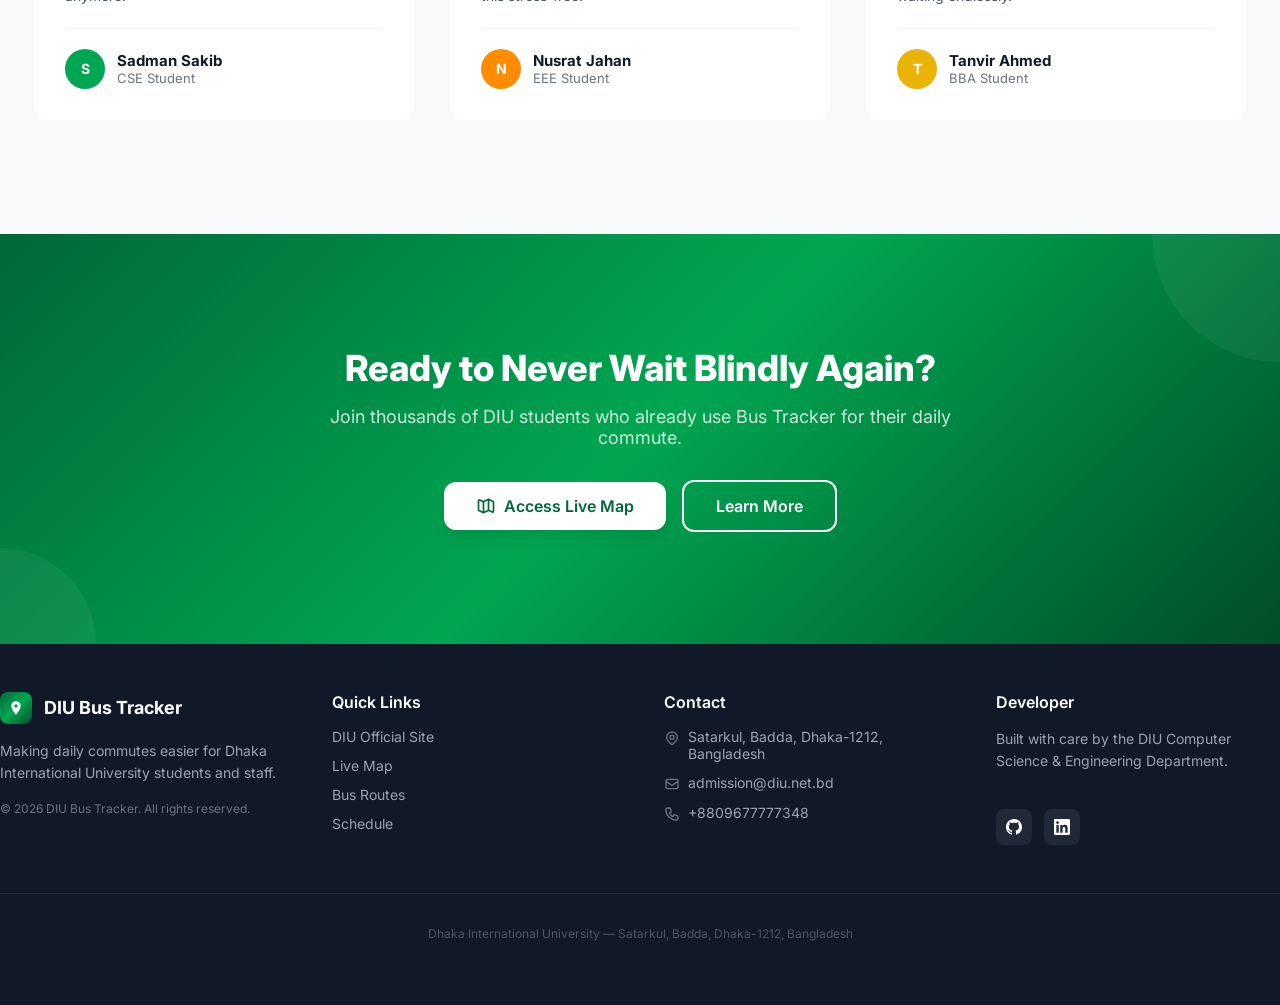
==== commit 8f4f1e04: "feat: menu added" ====
--- a/index.html
+++ b/index.html
@@ -29,6 +29,8 @@
             <div class="nav-links">
                 <a href="#features">Features</a>
                 <a href="#about">About</a>
+                <a href="#how-it-works">Working Process</a>
+                <a href="#reviews">Testimonial</a>
                 <a href="#contact">Contact</a>
                 <a href="bus-gallery.html">Gallery</a>
                 <a href="login.html" class="btn-login">Log in</a>
@@ -45,6 +47,8 @@
         <div class="mobile-menu" id="mobile-menu">
             <a href="#features" data-menu-link>Features</a>
             <a href="#about" data-menu-link>About</a>
+            <a href="#how-it-works" data-menu-link>Working Process</a>
+            <a href="#reviews" data-menu-link>Testimonial</a>
             <a href="#contact" data-menu-link>Contact</a>
             <a href="bus-gallery.html" data-menu-link>Gallery</a>
             <a href="login.html">Log in</a>
@@ -327,7 +331,7 @@
     <div class="container">
         <div class="section-heading">
             <h2 class="section-title">
-                What Students <span class="green">Say About Us</span>
+                Testimonial
             </h2>
             <p class="section-subtitle">Real feedback from students who use DIU Bus Tracker every day.</p>
         </div>
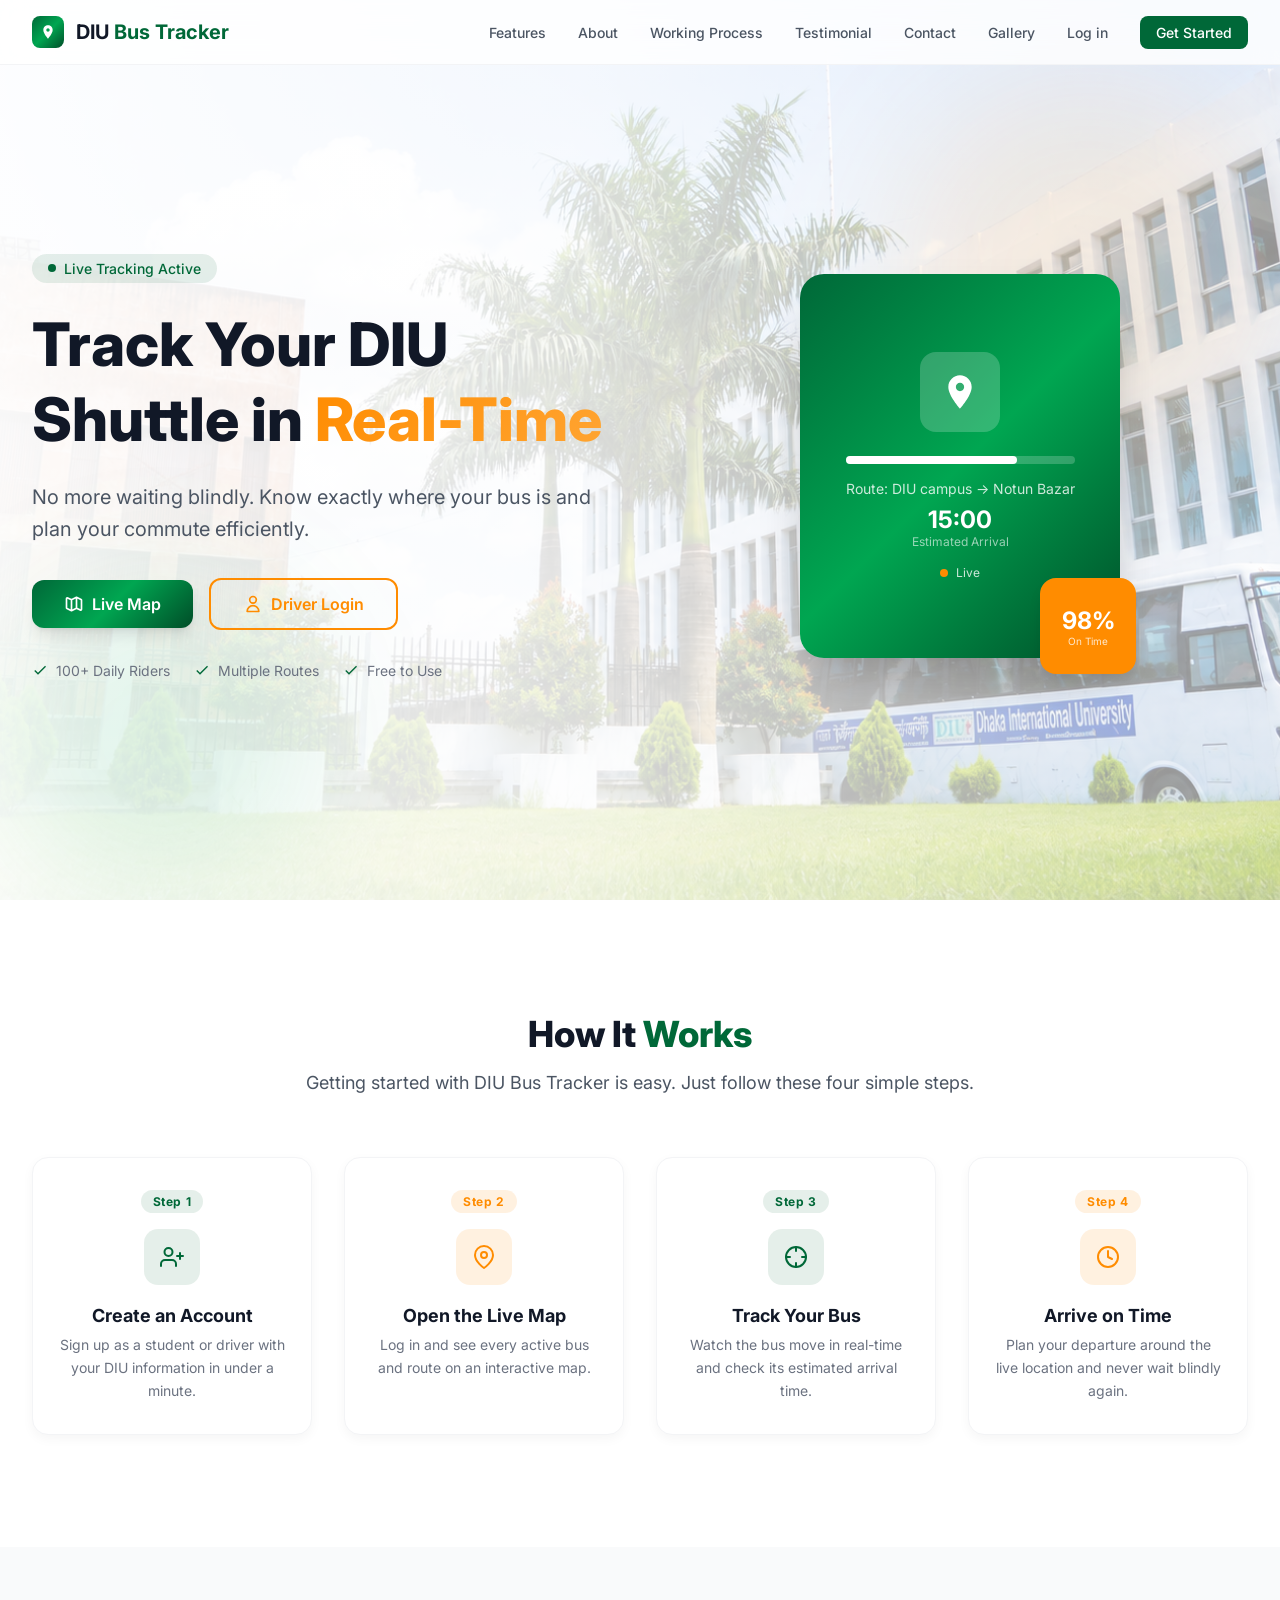
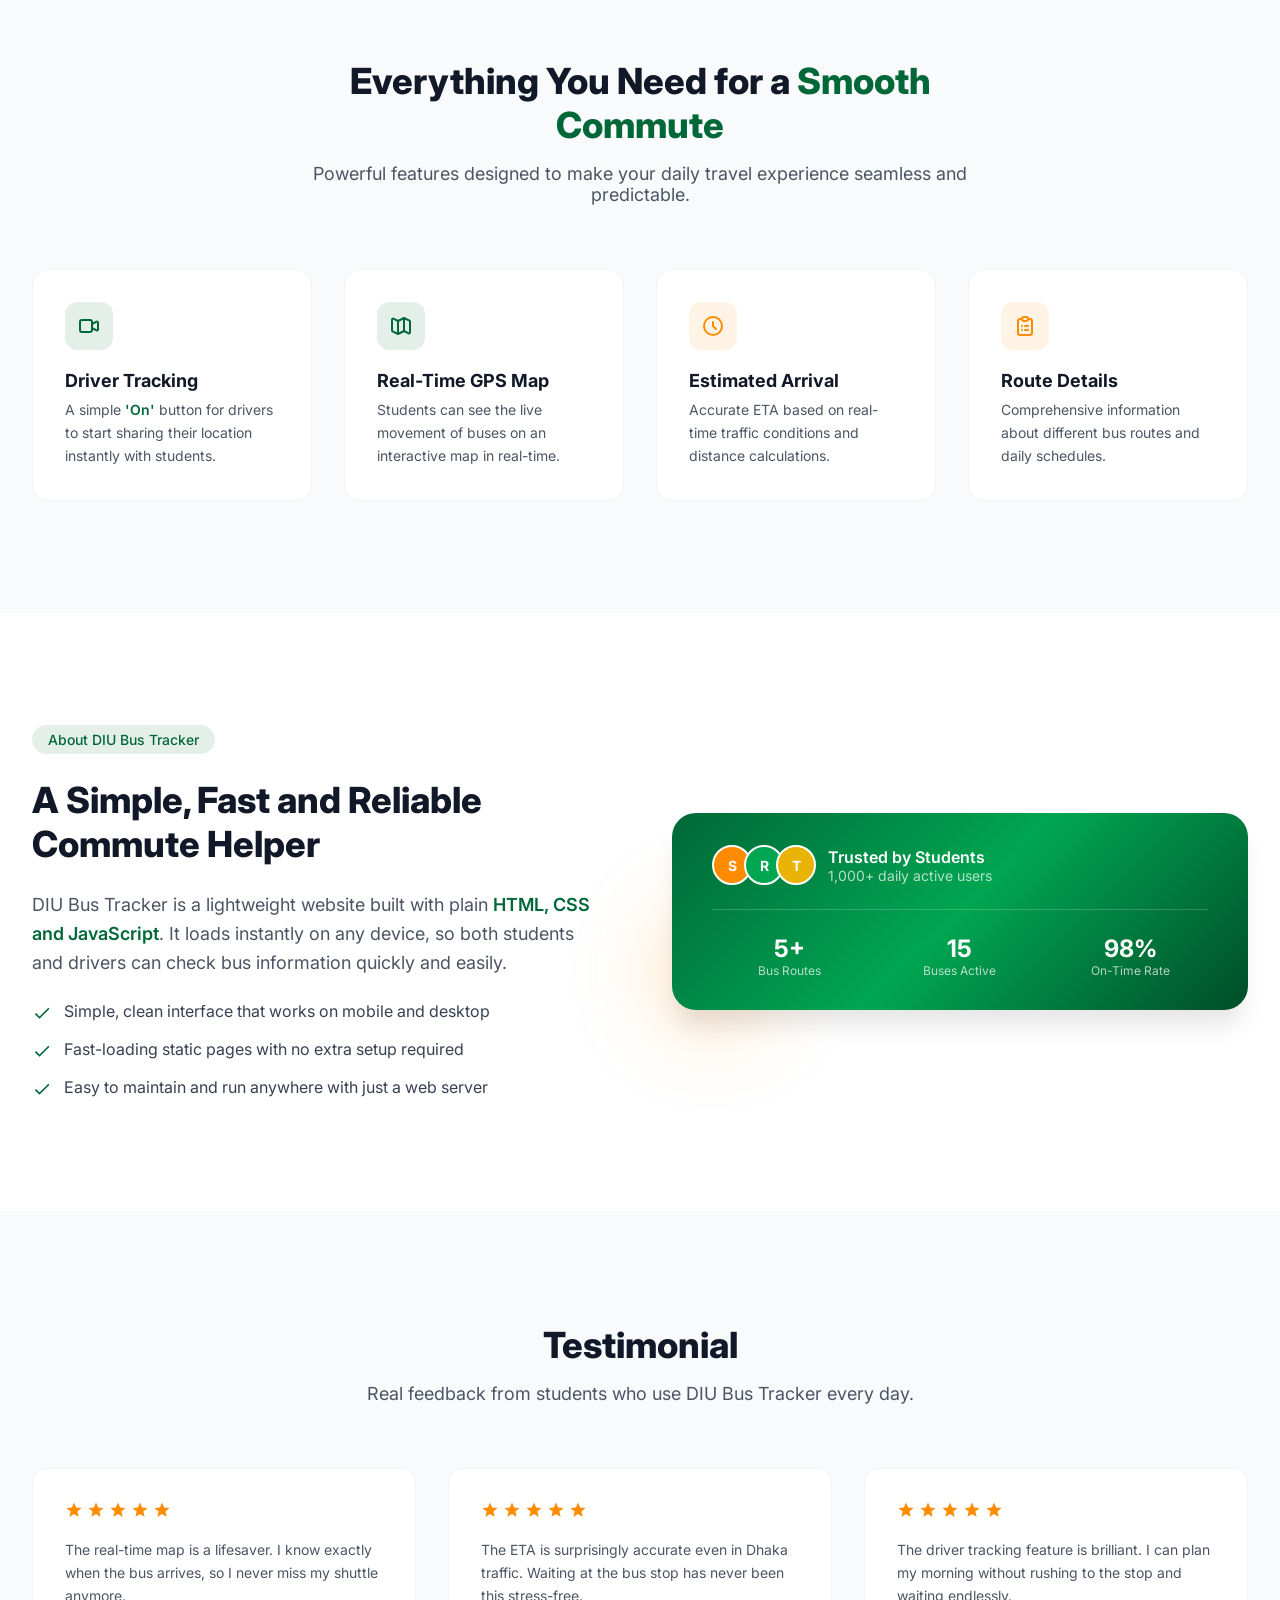
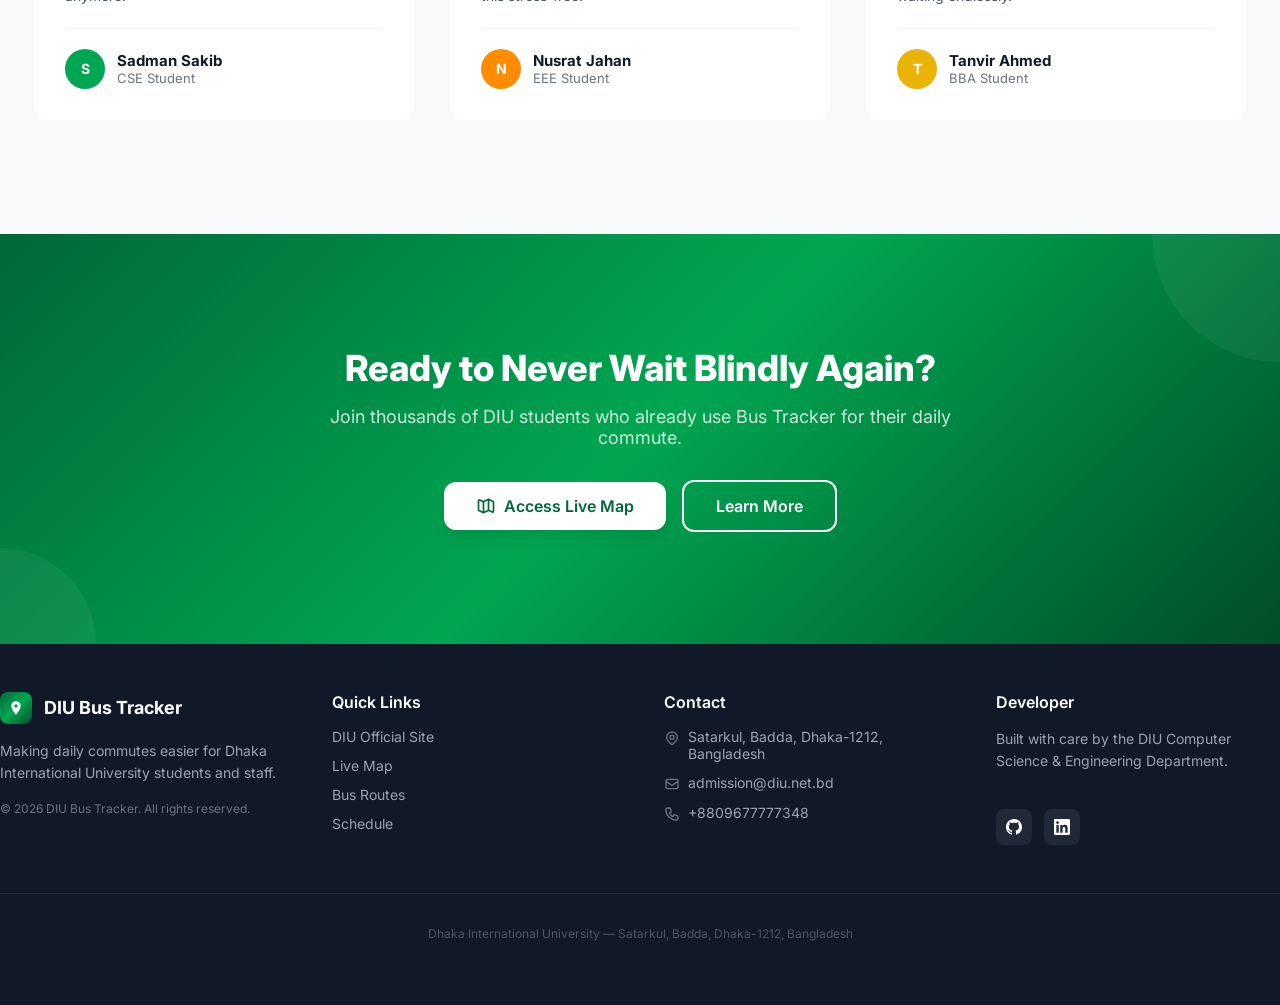
==== commit 70b2a3a0: "feat: comment added" ====
--- a/index.html
+++ b/index.html
@@ -1,31 +1,39 @@
 <!DOCTYPE html>
 <html lang="en">
 <head>
+    <!-- Basic page info for the browser -->
     <meta charset="utf-8">
     <meta name="viewport" content="width=device-width, initial-scale=1">
     <meta name="description" content="DIU Bus Tracker - Track your Dhaka International University shuttle in real-time. Know exactly where your bus is and plan your commute efficiently.">
     <title>DIU Bus Tracker - Real-Time Bus Tracking</title>
 
+    <!-- Google font (Inter) - loads before the page shows -->
     <link rel="preconnect" href="https://fonts.googleapis.com">
     <link rel="preconnect" href="https://fonts.gstatic.com" crossorigin>
     <link href="https://fonts.googleapis.com/css2?family=Inter:wght@400;500;600;700;800&display=swap" rel="stylesheet">
 
+    <!-- Our own stylesheet -->
     <link rel="stylesheet" href="style.css">
 </head>
 <body>
 
+<!-- ======================= NAVBAR (top menu) ======================= -->
+<!-- id="navbar" is used by script.js to add a shadow on scroll -->
 <nav class="navbar" id="navbar">
     <div class="container">
         <div class="nav-inner">
             <div class="nav-left">
+                <!-- Logo icon -->
                 <div class="logo-box gradient-bg">
                     <svg viewBox="0 0 24 24">
                         <path d="M12 2C8.13 2 5 5.13 5 9c0 5.25 7 13 7 13s7-7.75 7-13c0-3.87-3.13-7-7-7zm0 9.5c-1.38 0-2.5-1.12-2.5-2.5s1.12-2.5 2.5-2.5 2.5 1.12 2.5 2.5-1.12 2.5-2.5 2.5z"/>
                     </svg>
                 </div>
+                <!-- Site name / brand -->
                 <a href="index.html" class="brand">DIU <span>Bus Tracker</span></a>
             </div>
 
+            <!-- Desktop menu links (hidden on mobile) -->
             <div class="nav-links">
                 <a href="#features">Features</a>
                 <a href="#about">About</a>
@@ -37,6 +45,7 @@
                 <a href="register.html" class="btn-get-started">Get Started</a>
             </div>
 
+            <!-- Hamburger button - opens/closes the mobile menu -->
             <button class="menu-btn" id="menu-btn" aria-label="Toggle navigation menu">
                 <svg fill="none" stroke="currentColor" viewBox="0 0 24 24">
                     <path stroke-linecap="round" stroke-linejoin="round" stroke-width="2" d="M4 6h16M4 12h16M4 18h16"/>
@@ -44,6 +53,7 @@
             </button>
         </div>
 
+        <!-- Mobile dropdown menu (shown only on small screens) -->
         <div class="mobile-menu" id="mobile-menu">
             <a href="#features" data-menu-link>Features</a>
             <a href="#about" data-menu-link>About</a>
@@ -58,27 +68,34 @@
 </nav>
 
 <section class="hero">
+    <!-- Background image + white overlay for readability -->
     <div class="hero-bg-overlay gradient-bg-hero"></div>
+    <!-- Decorative colored circles (blur) -->
     <div class="hero-blob-orange"></div>
     <div class="hero-blob-green"></div>
 
     <div class="container hero-content">
         <div class="hero-grid">
+            <!-- Left side: title, subtitle, buttons, stats -->
             <div class="hero-left">
+                <!-- Small "Live Tracking Active" badge -->
                 <div class="badge">
                     <span class="badge-dot"></span>
                     Live Tracking Active
                 </div>
 
+                <!-- Main heading -->
                 <h1 class="hero-title">
                     Track Your DIU Shuttle in
                     <span class="text-gradient">Real-Time</span>
                 </h1>
 
+                <!-- Short description -->
                 <p class="hero-subtitle">
                     No more waiting blindly. Know exactly where your bus is and plan your commute efficiently.
                 </p>
 
+                <!-- Two buttons: Live Map + Driver Login -->
                 <div class="hero-actions">
                     <a href="login.html" class="btn btn-primary">
                         <svg fill="none" stroke="currentColor" viewBox="0 0 24 24">
@@ -94,6 +111,7 @@
                     </a>
                 </div>
 
+                <!-- Small trust stats (riders, routes, free to use) -->
                 <div class="hero-stats">
                     <div class="hero-stat">
                         <svg viewBox="0 0 24 24"><path d="M9 16.17L4.83 12l-1.42 1.41L9 19 21 7l-1.41-1.41z"/></svg>
@@ -110,25 +128,31 @@
                 </div>
             </div>
 
+            <!-- Right side: app preview mockup card (desktop only) -->
             <div class="hero-right">
                 <div class="mockup-card gradient-bg">
                     <div class="mockup-inner">
+                        <!-- Bus icon -->
                         <div class="mockup-icon">
                             <svg viewBox="0 0 24 24">
                                 <path d="M12 2C8.13 2 5 5.13 5 9c0 5.25 7 13 7 13s7-7.75 7-13c0-3.87-3.13-7-7-7zm0 9.5c-1.38 0-2.5-1.12-2.5-2.5s1.12-2.5 2.5-2.5 2.5 1.12 2.5 2.5-1.12 2.5-2.5 2.5z"/>
                             </svg>
                         </div>
+                        <!-- Route progress bar -->
                         <div class="progress-track">
                             <div class="progress-bar"></div>
                         </div>
-                        <p class="mockup-route">Route: DIU campus &rarr; Notun Bazar</p>
+                        <!-- Route text (changes every 3 seconds via script.js) -->
+                        <p class="mockup-route" id="mockup-route">Route: DIU campus &rarr; Notun Bazar</p>
                         <p class="mockup-time">15:00</p>
                         <p class="mockup-label">Estimated Arrival</p>
+                        <!-- Pulsing "Live" indicator -->
                         <div class="mockup-live">
                             <span class="mockup-live-dot"></span>
                             <span>Live</span>
                         </div>
                     </div>
+                    <!-- "98% On Time" corner badge -->
                     <div class="on-time-badge">
                         <div class="text-center">
                             <p class="value">98%</p>
@@ -141,8 +165,11 @@
     </div>
 </section>
 
+<!-- ======================= HOW IT WORKS ======================= -->
+<!-- 4 simple steps explaining how the app works -->
 <section id="how-it-works" class="section">
     <div class="container">
+        <!-- Section heading -->
         <div class="section-heading">
             <h2 class="section-title">
                 How It <span class="green">Works</span>
@@ -150,7 +177,9 @@
             <p class="section-subtitle">Getting started with DIU Bus Tracker is easy. Just follow these four simple steps.</p>
         </div>
 
+        <!-- Grid holding the 4 step cards -->
         <div class="steps-grid">
+            <!-- Step 1 card -->
             <div class="step-card">
                 <span class="step-num">Step 1</span>
                 <div class="step-icon">
@@ -165,6 +194,7 @@
                 <p class="step-text">Sign up as a student or driver with your DIU information in under a minute.</p>
             </div>
 
+            <!-- Step 2 card (orange accent) -->
             <div class="step-card alt">
                 <span class="step-num">Step 2</span>
                 <div class="step-icon orange">
@@ -177,6 +207,7 @@
                 <p class="step-text">Log in and see every active bus and route on an interactive map.</p>
             </div>
 
+            <!-- Step 3 card -->
             <div class="step-card">
                 <span class="step-num">Step 3</span>
                 <div class="step-icon">
@@ -192,6 +223,7 @@
                 <p class="step-text">Watch the bus move in real-time and check its estimated arrival time.</p>
             </div>
 
+            <!-- Step 4 card (orange accent) -->
             <div class="step-card alt">
                 <span class="step-num">Step 4</span>
                 <div class="step-icon orange">
@@ -207,8 +239,11 @@
     </div>
 </section>
 
+<!-- ======================= FEATURES ======================= -->
+<!-- Highlight of the main features (gray background) -->
 <section id="features" class="section section-gray">
     <div class="container">
+        <!-- Section heading -->
         <div class="section-heading">
             <h2 class="section-title">
                 Everything You Need for a
@@ -217,7 +252,9 @@
             <p class="section-subtitle">Powerful features designed to make your daily travel experience seamless and predictable.</p>
         </div>
 
+        <!-- Grid holding the feature cards -->
         <div class="features-grid">
+            <!-- Feature card: Driver Tracking -->
             <div class="feature-card">
                 <div class="feature-icon green">
                     <svg viewBox="0 0 24 24" stroke-linecap="round" stroke-linejoin="round">
@@ -228,6 +265,7 @@
                 <p class="feature-text">A simple <span class="green">'On'</span> button for drivers to start sharing their location instantly with students.</p>
             </div>
 
+            <!-- Feature card: Real-Time GPS Map -->
             <div class="feature-card">
                 <div class="feature-icon green">
                     <svg viewBox="0 0 24 24" stroke-linecap="round" stroke-linejoin="round">
@@ -238,6 +276,7 @@
                 <p class="feature-text">Students can see the live movement of buses on an interactive map in real-time.</p>
             </div>
 
+            <!-- Feature card: Estimated Arrival -->
             <div class="feature-card">
                 <div class="feature-icon orange">
                     <svg viewBox="0 0 24 24" stroke-linecap="round" stroke-linejoin="round">
@@ -248,6 +287,7 @@
                 <p class="feature-text">Accurate ETA based on real-time traffic conditions and distance calculations.</p>
             </div>
 
+            <!-- Feature card: Route Details -->
             <div class="feature-card">
                 <div class="feature-icon orange">
                     <svg viewBox="0 0 24 24" stroke-linecap="round" stroke-linejoin="round">
@@ -261,9 +301,12 @@
     </div>
 </section>
 
+<!-- ======================= ABOUT ======================= -->
+<!-- Info about the project + a stats card -->
 <section id="about" class="section">
     <div class="container">
         <div class="about-grid">
+            <!-- Left side: text about DIU Bus Tracker -->
             <div>
                 <div class="badge">
                     About DIU Bus Tracker
@@ -275,6 +318,7 @@
                     DIU Bus Tracker is a lightweight website built with plain <span class="green" style="font-weight: 600; color: #006838;">HTML, CSS and JavaScript</span>.
                     It loads instantly on any device, so both students and drivers can check bus information quickly and easily.
                 </p>
+                <!-- List of benefits -->
                 <ul class="about-list">
                     <li>
                         <svg viewBox="0 0 24 24"><path d="M9 16.17L4.83 12l-1.42 1.41L9 19 21 7l-1.41-1.41z"/></svg>
@@ -291,8 +335,10 @@
                 </ul>
             </div>
 
+            <!-- Right side: stats card -->
             <div class="about-card-wrap" style="position: relative;">
                 <div class="about-card gradient-bg">
+                    <!-- Avatar stack + title -->
                     <div class="about-card-head">
                         <div class="avatar-stack">
                             <div class="avatar-orange">S</div>
@@ -304,6 +350,7 @@
                             <p class="about-card-subtitle">1,000+ daily active users</p>
                         </div>
                     </div>
+                    <!-- Three small stats (routes, buses, on-time rate) -->
                     <div class="about-card-divider">
                         <div class="stats-grid">
                             <div>
@@ -320,6 +367,7 @@
                             </div>
                         </div>
                     </div>
+                    <!-- Glow decoration behind the card -->
                     <div class="about-card-decor"></div>
                 </div>
             </div>
@@ -327,8 +375,11 @@
     </div>
 </section>
 
+<!-- ======================= REVIEWS / TESTIMONIALS ======================= -->
+<!-- Student feedback cards (gray background) -->
 <section id="reviews" class="section section-gray">
     <div class="container">
+        <!-- Section heading -->
         <div class="section-heading">
             <h2 class="section-title">
                 Testimonial
@@ -336,7 +387,9 @@
             <p class="section-subtitle">Real feedback from students who use DIU Bus Tracker every day.</p>
         </div>
 
+        <!-- Grid holding the review cards -->
         <div class="reviews-grid">
+            <!-- Review card 1 -->
             <div class="review-card">
                 <div class="review-stars">
                     <svg viewBox="0 0 24 24"><path d="M12 17.27L18.18 21l-1.64-7.03L22 9.24l-7.19-.61L12 2 9.19 8.63 2 9.24l5.46 4.73L5.82 21z"/></svg>
@@ -355,6 +408,7 @@
                 </div>
             </div>
 
+            <!-- Review card 2 -->
             <div class="review-card">
                 <div class="review-stars">
                     <svg viewBox="0 0 24 24"><path d="M12 17.27L18.18 21l-1.64-7.03L22 9.24l-7.19-.61L12 2 9.19 8.63 2 9.24l5.46 4.73L5.82 21z"/></svg>
@@ -373,6 +427,7 @@
                 </div>
             </div>
 
+            <!-- Review card 3 -->
             <div class="review-card">
                 <div class="review-stars">
                     <svg viewBox="0 0 24 24"><path d="M12 17.27L18.18 21l-1.64-7.03L22 9.24l-7.19-.61L12 2 9.19 8.63 2 9.24l5.46 4.73L5.82 21z"/></svg>
@@ -394,7 +449,10 @@
     </div>
 </section>
 
+<!-- ======================= CTA (Call To Action) ======================= -->
+<!-- Big gradient banner with a signup button -->
 <section class="cta gradient-bg">
+    <!-- Decorative circles -->
     <div class="cta-blob-top"></div>
     <div class="cta-blob-bottom"></div>
 
@@ -405,6 +463,7 @@
         <p class="cta-subtitle">
             Join thousands of DIU students who already use Bus Tracker for their daily commute.
         </p>
+        <!-- CTA buttons -->
         <div class="cta-actions">
             <a href="login.html" class="btn btn-white">
                 <svg fill="none" stroke="currentColor" viewBox="0 0 24 24">
@@ -419,9 +478,12 @@
     </div>
 </section>
 
+<!-- ======================= FOOTER ======================= -->
 <footer id="contact" class="footer">
     <div class="container footer-top">
+        <!-- 4-column footer layout -->
         <div class="footer-grid">
+            <!-- Column 1: brand + description -->
             <div>
                 <div class="footer-brand">
                     <div class="logo-box gradient-bg">
@@ -435,6 +497,7 @@
                 <p class="footer-copy">&copy; <span id="year"></span> DIU Bus Tracker. All rights reserved.</p>
             </div>
 
+            <!-- Column 2: quick links -->
             <div class="footer-col">
                 <h4>Quick Links</h4>
                 <ul>
@@ -445,6 +508,7 @@
                 </ul>
             </div>
 
+            <!-- Column 3: contact info -->
             <div class="footer-col">
                 <h4>Contact</h4>
                 <ul class="footer-contact">
@@ -469,6 +533,7 @@
                 </ul>
             </div>
 
+            <!-- Column 4: developer info + social buttons -->
             <div class="footer-col">
                 <h4>Developer</h4>
                 <ul>
@@ -489,12 +554,14 @@
             </div>
         </div>
 
+        <!-- Bottom copyright strip -->
         <div class="footer-bottom">
             <p>Dhaka International University &mdash; Satarkul, Badda, Dhaka-1212, Bangladesh</p>
         </div>
     </div>
 </footer>
 
+<!-- Our JavaScript file -->
 <script src="script.js"></script>
 
 </body>
--- a/style.css
+++ b/style.css
@@ -259,15 +259,18 @@
     overflow: hidden;
 }
 
-/* Subtle green background overlay on the hero */
+/* DIU image covering the whole hero with a soft overlay for readability */
 .hero-bg-overlay {
     position: absolute;
     top: 0;
     right: 0;
     bottom: 0;
     left: 0;
-    opacity: 0.05;
-    background: linear-gradient(135deg, #004D28 0%, #006838 40%, #00A651 100%);
+    background:
+        linear-gradient(90deg, rgba(255, 255, 255, 0.97) 0%, rgba(255, 255, 255, 0.85) 45%, rgba(255, 255, 255, 0.55) 100%),
+        url('images/DIU.png');
+    background-size: cover;
+    background-position: center;
 }
 
 /* Decorative blurred blobs in the hero background */
@@ -481,6 +484,7 @@
     fill: #006838;
 }
 
+/* Right column: DIU image as a soft background with the mockup card on top */
 /* Right column mockup (hidden until large screens) */
 .hero-right {
     display: none;
@@ -493,6 +497,8 @@
 
 /* Mockup app card showing the bus tracker preview */
 .mockup-card {
+    position: relative;
+    z-index: 2;
     width: 20rem;
     height: 24rem;
     border-radius: 1.5rem;
@@ -500,7 +506,6 @@
     align-items: center;
     justify-content: center;
     box-shadow: 0 25px 50px -12px rgba(0, 0, 0, 0.25);
-    position: relative;
 }
 
 .mockup-inner {
@@ -546,6 +551,12 @@
 .mockup-route {
     color: rgba(255, 255, 255, 0.8);
     font-size: 0.875rem;
+    transition: opacity 0.3s ease, transform 0.3s ease;
+}
+
+.mockup-route.route-swap {
+    opacity: 0;
+    transform: translateY(-6px);
 }
 
 .mockup-time {
@@ -1721,7 +1732,122 @@
     box-shadow: 0 2px 10px rgba(0, 104, 56, 0.2);
 }
 
-/* 5.7 Footer of the auth card
+/* 5.7 Role selection buttons (login.html)
+   Small, smooth dashboard buttons for Admin / Driver / Student */
+.role-buttons {
+    display: flex;
+    flex-direction: column;
+    gap: 0.75rem;
+}
+
+.role-btn {
+    display: flex;
+    align-items: center;
+    gap: 0.75rem;
+    padding: 0.625rem 0.875rem;
+    border: 1px solid #E5E7EB;
+    background: #FFFFFF;
+    border-radius: 0.75rem;
+    text-decoration: none;
+    color: #111827;
+    transition: all 0.3s cubic-bezier(0.4, 0, 0.2, 1);
+}
+
+.role-btn:hover {
+    border-color: #006838;
+    transform: translateY(-2px);
+    box-shadow: 0 10px 20px -8px rgba(0, 104, 56, 0.25);
+}
+
+.role-btn:active {
+    transform: translateY(0);
+}
+
+.role-btn-icon {
+    width: 2rem;
+    height: 2rem;
+    border-radius: 0.5rem;
+    display: flex;
+    align-items: center;
+    justify-content: center;
+    flex-shrink: 0;
+    color: #FFFFFF;
+    transition: transform 0.3s cubic-bezier(0.4, 0, 0.2, 1);
+}
+
+.role-btn:hover .role-btn-icon {
+    transform: scale(1.08) rotate(-4deg);
+}
+
+.role-btn-icon svg {
+    width: 1rem;
+    height: 1rem;
+    fill: none;
+    stroke: currentColor;
+    stroke-width: 2;
+    stroke-linecap: round;
+    stroke-linejoin: round;
+}
+
+/* Icon color variants for each role */
+.role-btn-dark .role-btn-icon { background: #111827; }
+.role-btn-orange .role-btn-icon { background: #FF8C00; }
+.role-btn-green .role-btn-icon { background: #006838; }
+
+.role-btn-text {
+    display: flex;
+    flex-direction: column;
+    gap: 0.125rem;
+}
+
+.role-btn-title {
+    font-size: 0.875rem;
+    font-weight: 600;
+    color: #111827;
+}
+
+.role-btn-sub {
+    font-size: 0.75rem;
+    color: #9CA3AF;
+}
+
+.role-btn-arrow {
+    width: 1rem;
+    height: 1rem;
+    margin-left: auto;
+    fill: none;
+    stroke: #9CA3AF;
+    stroke-width: 2;
+    stroke-linecap: round;
+    stroke-linejoin: round;
+    transition: transform 0.3s cubic-bezier(0.4, 0, 0.2, 1), stroke 0.3s ease;
+}
+
+.role-btn:hover .role-btn-arrow {
+    transform: translateX(4px);
+    stroke: #006838;
+}
+
+/* "or sign in with your email" divider between the role buttons and the form */
+.role-divider {
+    display: flex;
+    align-items: center;
+    gap: 0.75rem;
+    margin: 0.25rem 0;
+    color: #9CA3AF;
+    font-size: 0.75rem;
+    white-space: nowrap;
+}
+
+.role-divider::before,
+.role-divider::after {
+    content: "";
+    flex: 1;
+    height: 1px;
+    background: #E5E7EB;
+}
+
+/* 5.8 Footer of the auth card
    "Don't have an account?" / "Already have an account?" links */
 .card-footer {
     text-align: center;
@@ -1732,6 +1858,321 @@
 
 .card-footer .link {
     font-weight: 600;
+}
+
+/* ==========================================================================
+   5.9 Driver Dashboard (driver-dashboard.html)
+   Location sharing toggle with status pill and coordinate readout
+   ========================================================================== */
+
+/* Status pill showing whether location sharing is ON or OFF */
+.driver-status {
+    display: inline-flex;
+    align-items: center;
+    gap: 0.5rem;
+    padding: 0.375rem 0.875rem;
+    border-radius: 9999px;
+    background: rgba(255, 140, 0, 0.12);
+    color: #FF8C00;
+    font-size: 0.875rem;
+    font-weight: 600;
+    margin-bottom: 1.25rem;
+    transition: background 0.3s ease, color 0.3s ease;
+}
+
+.driver-status-dot {
+    width: 0.5rem;
+    height: 0.5rem;
+    border-radius: 9999px;
+    background: currentColor;
+}
+
+.driver-status-dot.active {
+    animation: pulse 2s cubic-bezier(0.4, 0, 0.6, 1) infinite;
+}
+
+.driver-status.on {
+    background: rgba(0, 166, 81, 0.12);
+    color: #00A651;
+}
+
+/* Live coordinate readout */
+.driver-coords {
+    display: grid;
+    gap: 0.375rem;
+    padding: 1rem 1.25rem;
+    background: rgba(243, 244, 246, 0.6);
+    border: 1px solid #F3F4F6;
+    border-radius: 0.75rem;
+    font-size: 0.875rem;
+    color: #4B5563;
+    margin-bottom: 1.25rem;
+}
+
+.driver-coords p {
+    display: flex;
+    justify-content: space-between;
+    gap: 1rem;
+}
+
+.driver-coords p span {
+    font-weight: 600;
+    color: #111827;
+    font-variant-numeric: tabular-nums;
+}
+
+/* Show Location / Stop Location buttons */
+.driver-actions {
+    display: flex;
+    flex-direction: column;
+    gap: 0.75rem;
+}
+
+.btn-driver {
+    display: inline-flex;
+    align-items: center;
+    justify-content: center;
+    gap: 0.5rem;
+    width: 100%;
+    padding: 0.625rem 1rem;
+    border: none;
+    border-radius: 0.75rem;
+    font-family: inherit;
+    font-size: 0.875rem;
+    font-weight: 600;
+    letter-spacing: 0.025em;
+    color: #FFFFFF;
+    cursor: pointer;
+    transition: all 0.3s cubic-bezier(0.4, 0, 0.2, 1);
+}
+
+.btn-driver svg {
+    width: 1rem;
+    height: 1rem;
+    fill: none;
+    stroke: currentColor;
+    stroke-width: 2;
+    stroke-linecap: round;
+    stroke-linejoin: round;
+}
+
+.btn-driver-show {
+    background: linear-gradient(135deg, #006838 0%, #00A651 50%, #006838 100%);
+    background-size: 200% auto;
+}
+
+.btn-driver-show:hover {
+    background-position: right center;
+    transform: translateY(-2px);
+    box-shadow: 0 8px 30px rgba(0, 104, 56, 0.3);
+}
+
+.btn-driver-stop {
+    background: linear-gradient(135deg, #D9534F 0%, #FF8C00 100%);
+}
+
+.btn-driver-stop:hover {
+    transform: translateY(-2px);
+    box-shadow: 0 8px 30px rgba(255, 140, 0, 0.35);
+}
+
+.btn-driver:active {
+    transform: translateY(0);
+}
+
+/* ==========================================================================
+   5.10 Student Dashboard (student-dashboard.html)
+   Static map with live bus status and trip information
+   ========================================================================== */
+
+.student-card {
+    max-width: 30rem;
+}
+
+/* Status pill showing whether the bus is moving or waiting */
+.student-status {
+    display: inline-flex;
+    align-items: center;
+    gap: 0.5rem;
+    padding: 0.375rem 0.875rem;
+    border-radius: 9999px;
+    background: rgba(255, 140, 0, 0.12);
+    color: #FF8C00;
+    font-size: 0.875rem;
+    font-weight: 600;
+    margin-bottom: 1.25rem;
+    transition: background 0.3s ease, color 0.3s ease;
+}
+
+.student-status.on {
+    background: rgba(0, 166, 81, 0.12);
+    color: #00A651;
+}
+
+.student-status-dot {
+    width: 0.5rem;
+    height: 0.5rem;
+    border-radius: 9999px;
+    background: currentColor;
+}
+
+.student-status-dot.active {
+    animation: pulse 2s cubic-bezier(0.4, 0, 0.6, 1) infinite;
+}
+
+/* Static map embed (OpenStreetMap, no API key needed) */
+.static-map {
+    width: 100%;
+    height: 14rem;
+    border-radius: 0.75rem;
+    overflow: hidden;
+    border: 1px solid #E5E7EB;
+    box-shadow: 0 4px 12px rgba(0, 0, 0, 0.06);
+    margin-bottom: 1.25rem;
+}
+
+.static-map iframe {
+    width: 100%;
+    height: 100%;
+    border: none;
+    display: block;
+}
+
+/* Trip detail rows under the map */
+.student-info {
+    display: grid;
+    gap: 0.375rem;
+    padding: 1rem 1.25rem;
+    background: rgba(243, 244, 246, 0.6);
+    border: 1px solid #F3F4F6;
+    border-radius: 0.75rem;
+}
+
+.student-info-row {
+    display: flex;
+    justify-content: space-between;
+    align-items: center;
+    gap: 1rem;
+    font-size: 0.875rem;
+    color: #6B7280;
+}
+
+.student-info-row > span:last-child {
+    font-weight: 600;
+    color: #111827;
+}
+
+.student-info-row .eta {
+    color: #006838;
+}
+
+.student-info-row .green {
+    color: #006838;
+}
+
+/* ==========================================================================
+   5.11 Admin Dashboard (admin-dashboard.html)
+   Stat boxes row, fleet status pill and live map
+   ========================================================================== */
+
+.admin-card {
+    max-width: 30rem;
+}
+
+/* First row: three count boxes (Vehicles / Students / Routes) */
+.admin-stats {
+    display: grid;
+    grid-template-columns: repeat(3, 1fr);
+    gap: 0.75rem;
+    margin-bottom: 1.25rem;
+}
+
+.admin-stat {
+    display: flex;
+    flex-direction: column;
+    align-items: center;
+    gap: 0.5rem;
+    padding: 1rem 0.5rem;
+    background: rgba(243, 244, 246, 0.6);
+    border: 1px solid #F3F4F6;
+    border-radius: 0.75rem;
+    transition: transform 0.3s ease, box-shadow 0.3s ease, border-color 0.3s ease;
+}
+
+.admin-stat:hover {
+    transform: translateY(-3px);
+    border-color: #006838;
+    box-shadow: 0 12px 24px -10px rgba(0, 104, 56, 0.25);
+}
+
+.admin-stat-icon {
+    width: 2.25rem;
+    height: 2.25rem;
+    border-radius: 0.625rem;
+    display: flex;
+    align-items: center;
+    justify-content: center;
+    color: #FFFFFF;
+}
+
+.admin-stat-icon.green { background: #006838; }
+.admin-stat-icon.orange { background: #FF8C00; }
+.admin-stat-icon.dark { background: #111827; }
+
+.admin-stat-icon svg {
+    width: 1.125rem;
+    height: 1.125rem;
+    fill: none;
+    stroke: currentColor;
+    stroke-width: 2;
+    stroke-linecap: round;
+    stroke-linejoin: round;
+}
+
+.admin-stat-text {
+    text-align: center;
+}
+
+.admin-stat-value {
+    font-size: 1.25rem;
+    font-weight: 700;
+    color: #111827;
+}
+
+.admin-stat-label {
+    font-size: 0.75rem;
+    color: #6B7280;
+}
+
+/* Fleet status pill */
+.admin-status {
+    display: inline-flex;
+    align-items: center;
+    gap: 0.5rem;
+    padding: 0.375rem 0.875rem;
+    border-radius: 9999px;
+    background: rgba(255, 140, 0, 0.12);
+    color: #FF8C00;
+    font-size: 0.875rem;
+    font-weight: 600;
+    margin-bottom: 1.25rem;
+    transition: background 0.3s ease, color 0.3s ease;
+}
+
+.admin-status.on {
+    background: rgba(0, 166, 81, 0.12);
+    color: #00A651;
+}
+
+.admin-status-dot {
+    width: 0.5rem;
+    height: 0.5rem;
+    border-radius: 9999px;
+    background: currentColor;
+}
+
+.admin-status-dot.active {
+    animation: pulse 2s cubic-bezier(0.4, 0, 0.6, 1) infinite;
 }
 
 /* ==========================================================================
@@ -1857,4 +2298,411 @@
 .bus-meta {
     color: #9CA3AF;
     font-size: 0.8125rem;
-}+}
+/* ==========================================================================
+   7. Dashboard Layout (admin / driver / student dashboard pages)
+   Full-width design with a topbar and a wide content area
+   ========================================================================== */
+
+.dashboard-page {
+    font-family: 'Inter', system-ui, -apple-system, sans-serif;
+    -webkit-font-smoothing: antialiased;
+    min-height: 100vh;
+    color: #111827;
+    background: linear-gradient(135deg, #f0fdf4 0%, #ecfdf5 30%, #fefce8 70%, #fef9c3 100%);
+    display: flex;
+}
+
+/* 7.2 Main area (topbar + content) */
+.dashboard-main {
+    flex: 1;
+    min-width: 0;
+    display: flex;
+    flex-direction: column;
+}
+
+.dashboard-topbar {
+    position: sticky;
+    top: 0;
+    z-index: 40;
+    display: flex;
+    align-items: center;
+    justify-content: space-between;
+    gap: 1rem;
+    padding: 1rem 2rem;
+    background: rgba(255, 255, 255, 0.8);
+    -webkit-backdrop-filter: blur(12px);
+    backdrop-filter: blur(12px);
+    border-bottom: 1px solid rgba(229, 231, 235, 0.8);
+}
+
+.topbar-title {
+    font-size: 1.25rem;
+    font-weight: 700;
+    color: #111827;
+}
+
+.topbar-brand {
+    display: flex;
+    align-items: center;
+    gap: 0.75rem;
+}
+
+.topbar-brand-icon {
+    width: 2.25rem;
+    height: 2.25rem;
+    border-radius: 0.625rem;
+    display: flex;
+    align-items: center;
+    justify-content: center;
+    box-shadow: 0 4px 8px -2px rgba(0, 104, 56, 0.3);
+}
+
+.topbar-brand-icon svg {
+    width: 1.125rem;
+    height: 1.125rem;
+    fill: #FFFFFF;
+}
+
+.topbar-actions {
+    display: flex;
+    align-items: center;
+    gap: 0.75rem;
+}
+
+.topbar-back {
+    display: inline-flex;
+    align-items: center;
+    gap: 0.375rem;
+    padding: 0.5rem 0.875rem;
+    border-radius: 0.625rem;
+    border: 1px solid #E5E7EB;
+    background: #FFFFFF;
+    color: #4B5563;
+    font-size: 0.8125rem;
+    font-weight: 600;
+    text-decoration: none;
+    transition: all 0.2s ease;
+}
+
+.topbar-back:hover {
+    border-color: #006838;
+    color: #006838;
+    transform: translateY(-1px);
+}
+
+.topbar-back svg {
+    width: 1rem;
+    height: 1rem;
+    fill: none;
+    stroke: currentColor;
+    stroke-width: 2;
+    stroke-linecap: round;
+    stroke-linejoin: round;
+}
+
+.dashboard-content {
+    flex: 1;
+    padding: 2rem;
+}
+
+.dashboard-head {
+    margin-bottom: 1.5rem;
+}
+
+.dashboard-head h1 {
+    font-size: 1.5rem;
+    font-weight: 800;
+    color: #111827;
+}
+
+.dashboard-head p {
+    color: #6B7280;
+    font-size: 0.875rem;
+    margin-top: 0.25rem;
+}
+
+/* 7.3 Stat cards row (admin) */
+.stat-cards {
+    display: grid;
+    grid-template-columns: 1fr;
+    gap: 1rem;
+    margin-bottom: 1.5rem;
+}
+
+@media (min-width: 768px) {
+    .stat-cards { grid-template-columns: repeat(3, 1fr); }
+}
+
+.stat-card {
+    display: flex;
+    align-items: center;
+    gap: 1rem;
+    padding: 1.25rem;
+    background: #FFFFFF;
+    border: 1px solid #F3F4F6;
+    border-radius: 1rem;
+    box-shadow: 0 4px 12px rgba(0, 0, 0, 0.04);
+    transition: transform 0.3s ease, box-shadow 0.3s ease, border-color 0.3s ease;
+}
+
+.stat-card:hover {
+    transform: translateY(-3px);
+    border-color: #006838;
+    box-shadow: 0 16px 32px -12px rgba(0, 104, 56, 0.25);
+}
+
+.stat-card-icon {
+    width: 3rem;
+    height: 3rem;
+    border-radius: 0.75rem;
+    display: flex;
+    align-items: center;
+    justify-content: center;
+    color: #FFFFFF;
+    flex-shrink: 0;
+}
+
+.stat-card-icon.green { background: linear-gradient(135deg, #006838, #00A651); }
+.stat-card-icon.orange { background: linear-gradient(135deg, #FF8C00, #FFA533); }
+.stat-card-icon.dark { background: #111827; }
+
+.stat-card-icon svg {
+    width: 1.5rem;
+    height: 1.5rem;
+    fill: none;
+    stroke: currentColor;
+    stroke-width: 2;
+    stroke-linecap: round;
+    stroke-linejoin: round;
+}
+
+.stat-card-value {
+    font-size: 1.5rem;
+    font-weight: 800;
+    color: #111827;
+    line-height: 1.1;
+}
+
+.stat-card-label {
+    font-size: 0.8125rem;
+    color: #6B7280;
+}
+
+.stat-card-change {
+    margin-left: auto;
+    font-size: 0.75rem;
+    font-weight: 600;
+    color: #00A651;
+    background: rgba(0, 166, 81, 0.1);
+    padding: 0.25rem 0.5rem;
+    border-radius: 9999px;
+}
+
+/* 7.4 Content grid (map + side panel) */
+.dashboard-grid {
+    display: grid;
+    grid-template-columns: 1fr;
+    gap: 1.5rem;
+}
+
+@media (min-width: 1024px) {
+    .dashboard-grid { grid-template-columns: 2fr 1fr; }
+}
+
+.dashboard-card {
+    background: #FFFFFF;
+    border: 1px solid #F3F4F6;
+    border-radius: 1rem;
+    box-shadow: 0 4px 12px rgba(0, 0, 0, 0.04);
+    padding: 1.5rem;
+    height: 30rem;
+}
+
+.dashboard-card.map-card {
+    padding: 0;
+    overflow: hidden;
+    display: flex;
+    flex-direction: column;
+}
+
+.card-head {
+    display: flex;
+    align-items: center;
+    justify-content: space-between;
+    gap: 1rem;
+    padding: 1.25rem 1.5rem;
+    border-bottom: 1px solid #F3F4F6;
+}
+
+.card-title {
+    font-size: 1.0625rem;
+    font-weight: 700;
+    color: #111827;
+}
+
+.card-body {
+    padding: 1.5rem;
+}
+
+.map-card .static-map {
+    flex: 1;
+    height: 24rem;
+    margin-bottom: 0;
+    border: none;
+    border-radius: 0;
+    box-shadow: none;
+}
+
+/* Taller map for the student and admin dashboards */
+.map-card.map-tall .static-map {
+    height: 34rem;
+}
+
+/* Status pill inside a card */
+.dashboard-status {
+    display: inline-flex;
+    align-items: center;
+    gap: 0.5rem;
+    padding: 0.375rem 0.875rem;
+    border-radius: 9999px;
+    background: rgba(255, 140, 0, 0.12);
+    color: #FF8C00;
+    font-size: 0.8125rem;
+    font-weight: 600;
+    transition: background 0.3s ease, color 0.3s ease;
+}
+
+.dashboard-status.on {
+    background: rgba(0, 166, 81, 0.12);
+    color: #00A651;
+}
+
+.dashboard-status-dot {
+    width: 0.5rem;
+    height: 0.5rem;
+    border-radius: 9999px;
+    background: currentColor;
+}
+
+.dashboard-status-dot.active {
+    animation: pulse 2s cubic-bezier(0.4, 0, 0.6, 1) infinite;
+}
+
+/* Driver location controls */
+.driver-coords {
+    display: grid;
+    gap: 0.375rem;
+    padding: 1rem 1.25rem;
+    background: rgba(243, 244, 246, 0.6);
+    border: 1px solid #F3F4F6;
+    border-radius: 0.75rem;
+    font-size: 0.875rem;
+    color: #4B5563;
+    margin-bottom: 1.25rem;
+}
+
+.driver-coords p {
+    display: flex;
+    justify-content: space-between;
+    gap: 1rem;
+}
+
+.driver-coords p span {
+    font-weight: 600;
+    color: #111827;
+    font-variant-numeric: tabular-nums;
+}
+
+.driver-actions {
+    display: flex;
+    flex-direction: column;
+    gap: 0.75rem;
+}
+
+.btn-driver {
+    display: inline-flex;
+    align-items: center;
+    justify-content: center;
+    gap: 0.5rem;
+    width: 100%;
+    padding: 0.75rem 1rem;
+    border: none;
+    border-radius: 0.75rem;
+    font-family: inherit;
+    font-size: 0.875rem;
+    font-weight: 600;
+    letter-spacing: 0.025em;
+    color: #FFFFFF;
+    cursor: pointer;
+    transition: all 0.3s cubic-bezier(0.4, 0, 0.2, 1);
+}
+
+.btn-driver svg {
+    width: 1rem;
+    height: 1rem;
+    fill: none;
+    stroke: currentColor;
+    stroke-width: 2;
+    stroke-linecap: round;
+    stroke-linejoin: round;
+}
+
+.btn-driver-show {
+    background: linear-gradient(135deg, #006838 0%, #00A651 50%, #006838 100%);
+    background-size: 200% auto;
+}
+
+.btn-driver-show:hover {
+    background-position: right center;
+    transform: translateY(-2px);
+    box-shadow: 0 8px 30px rgba(0, 104, 56, 0.3);
+}
+
+.btn-driver-stop {
+    background: linear-gradient(135deg, #D9534F 0%, #FF8C00 100%);
+}
+
+.btn-driver-stop:hover {
+    transform: translateY(-2px);
+    box-shadow: 0 8px 30px rgba(255, 140, 0, 0.35);
+}
+
+.btn-driver:active {
+    transform: translateY(0);
+}
+
+/* Trip / fleet info list */
+.info-list {
+    display: grid;
+    gap: 0.375rem;
+}
+
+.info-list-row {
+    display: flex;
+    justify-content: space-between;
+    align-items: center;
+    gap: 1rem;
+    font-size: 0.875rem;
+    color: #6B7280;
+}
+
+.info-list-row > span:last-child {
+    font-weight: 600;
+    color: #111827;
+}
+
+.info-list-row .green {
+    color: #006838;
+}
+
+/* 7.5 Responsive padding for small screens */
+@media (max-width: 767px) {
+    .dashboard-topbar {
+        padding: 0.75rem 1rem;
+    }
+
+    .dashboard-content {
+        padding: 1.25rem 1rem;
+    }
+}
